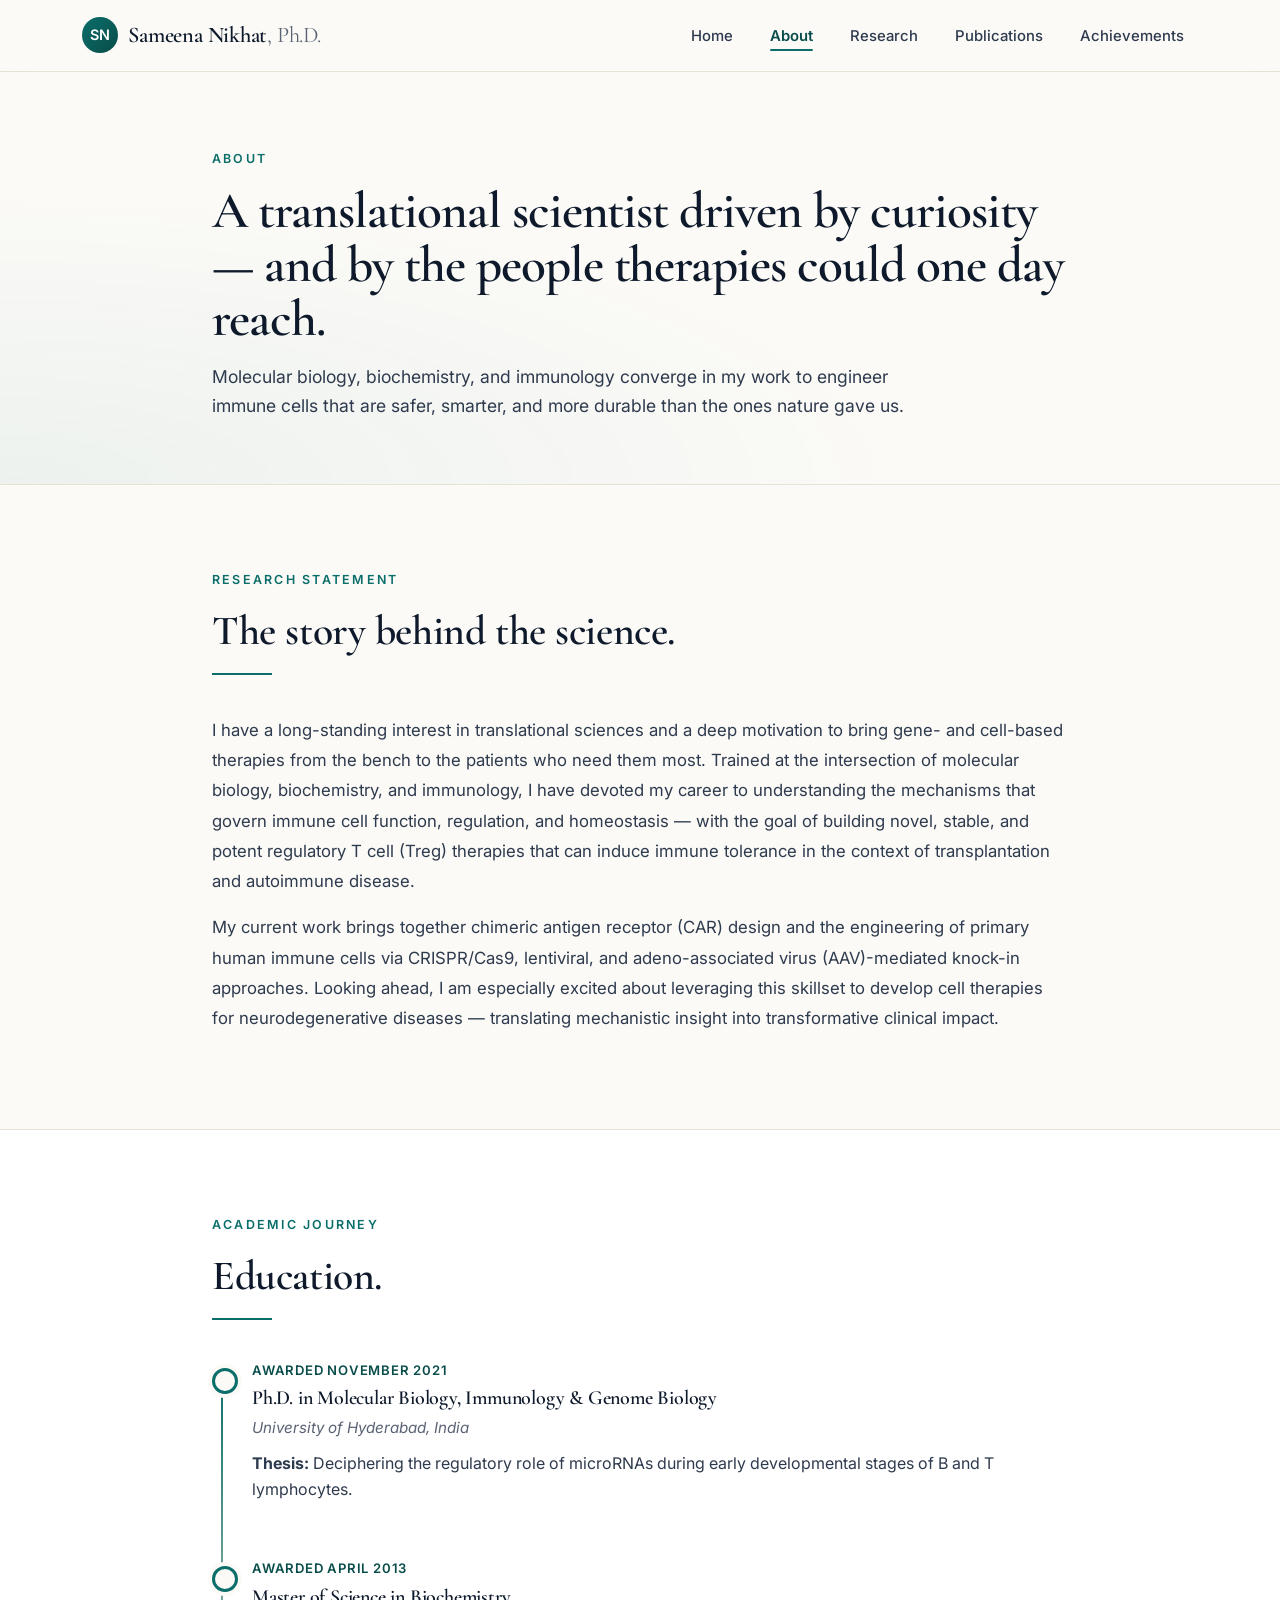
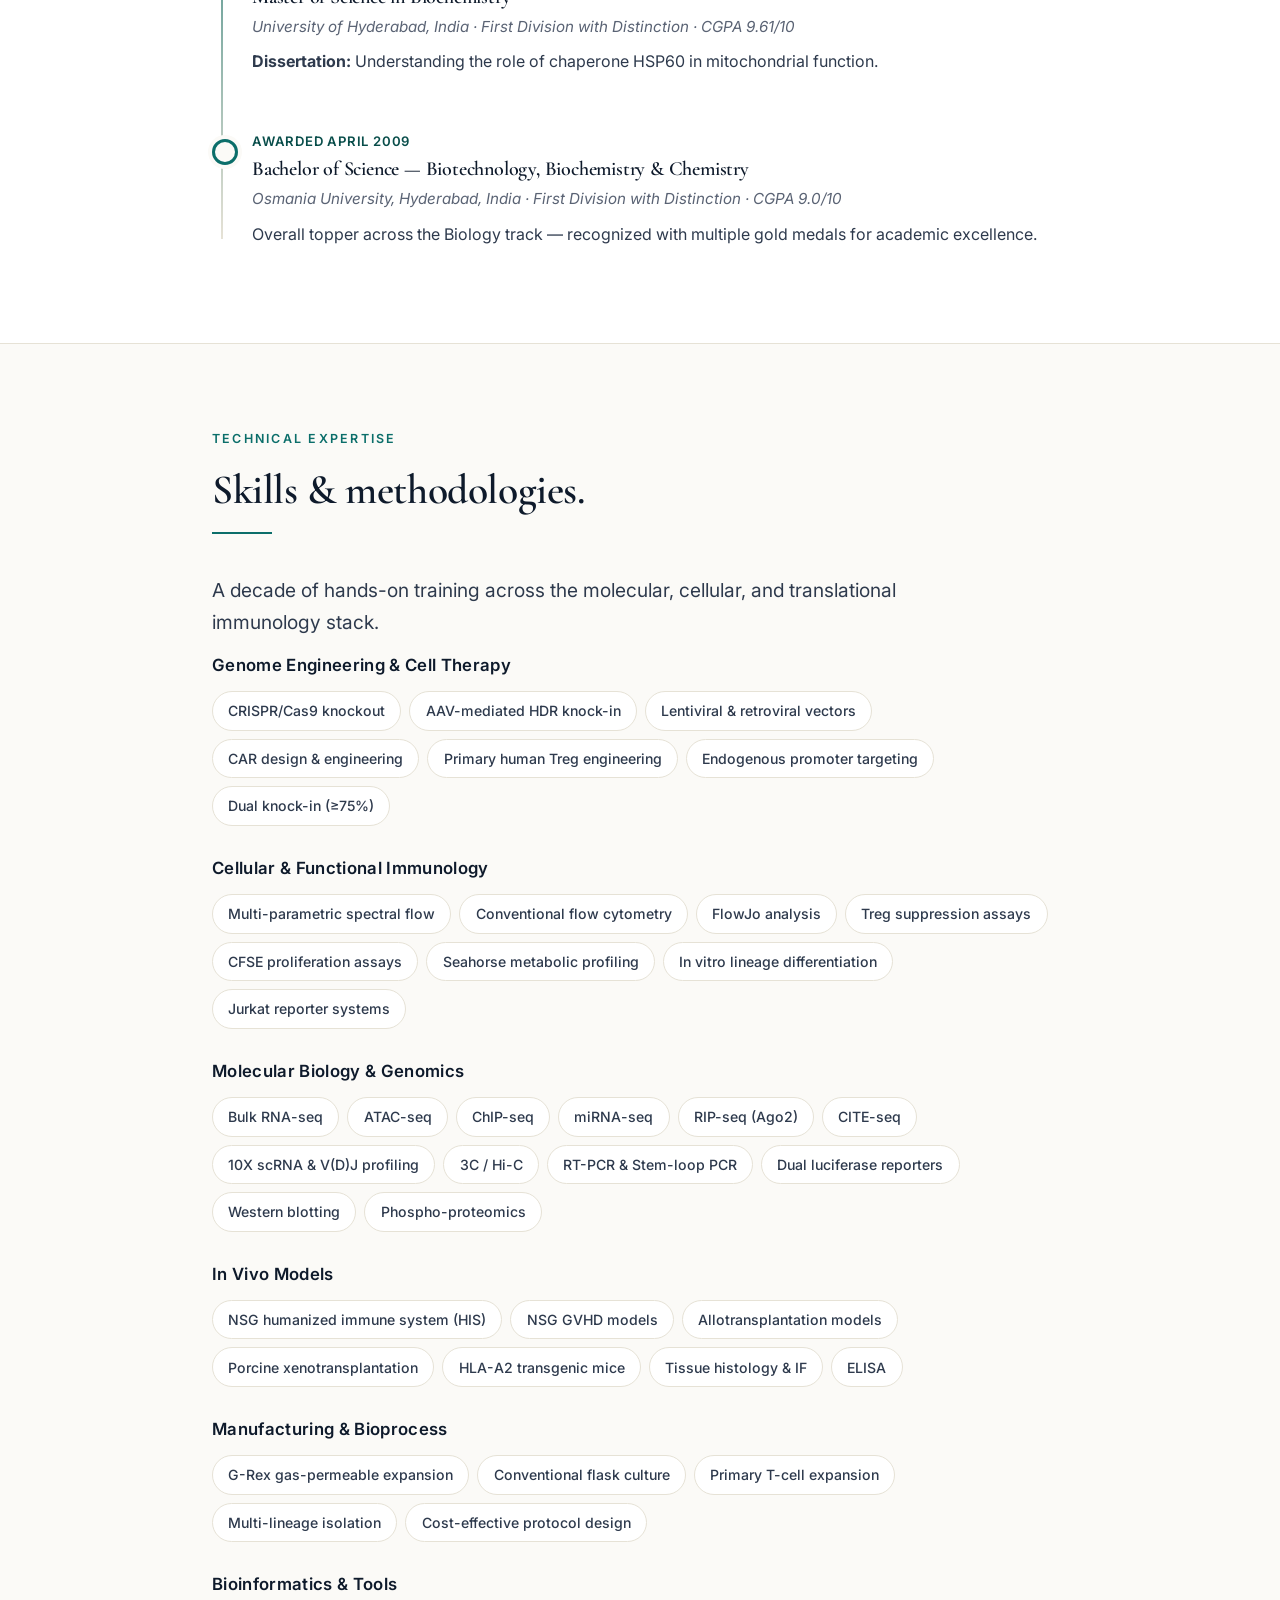
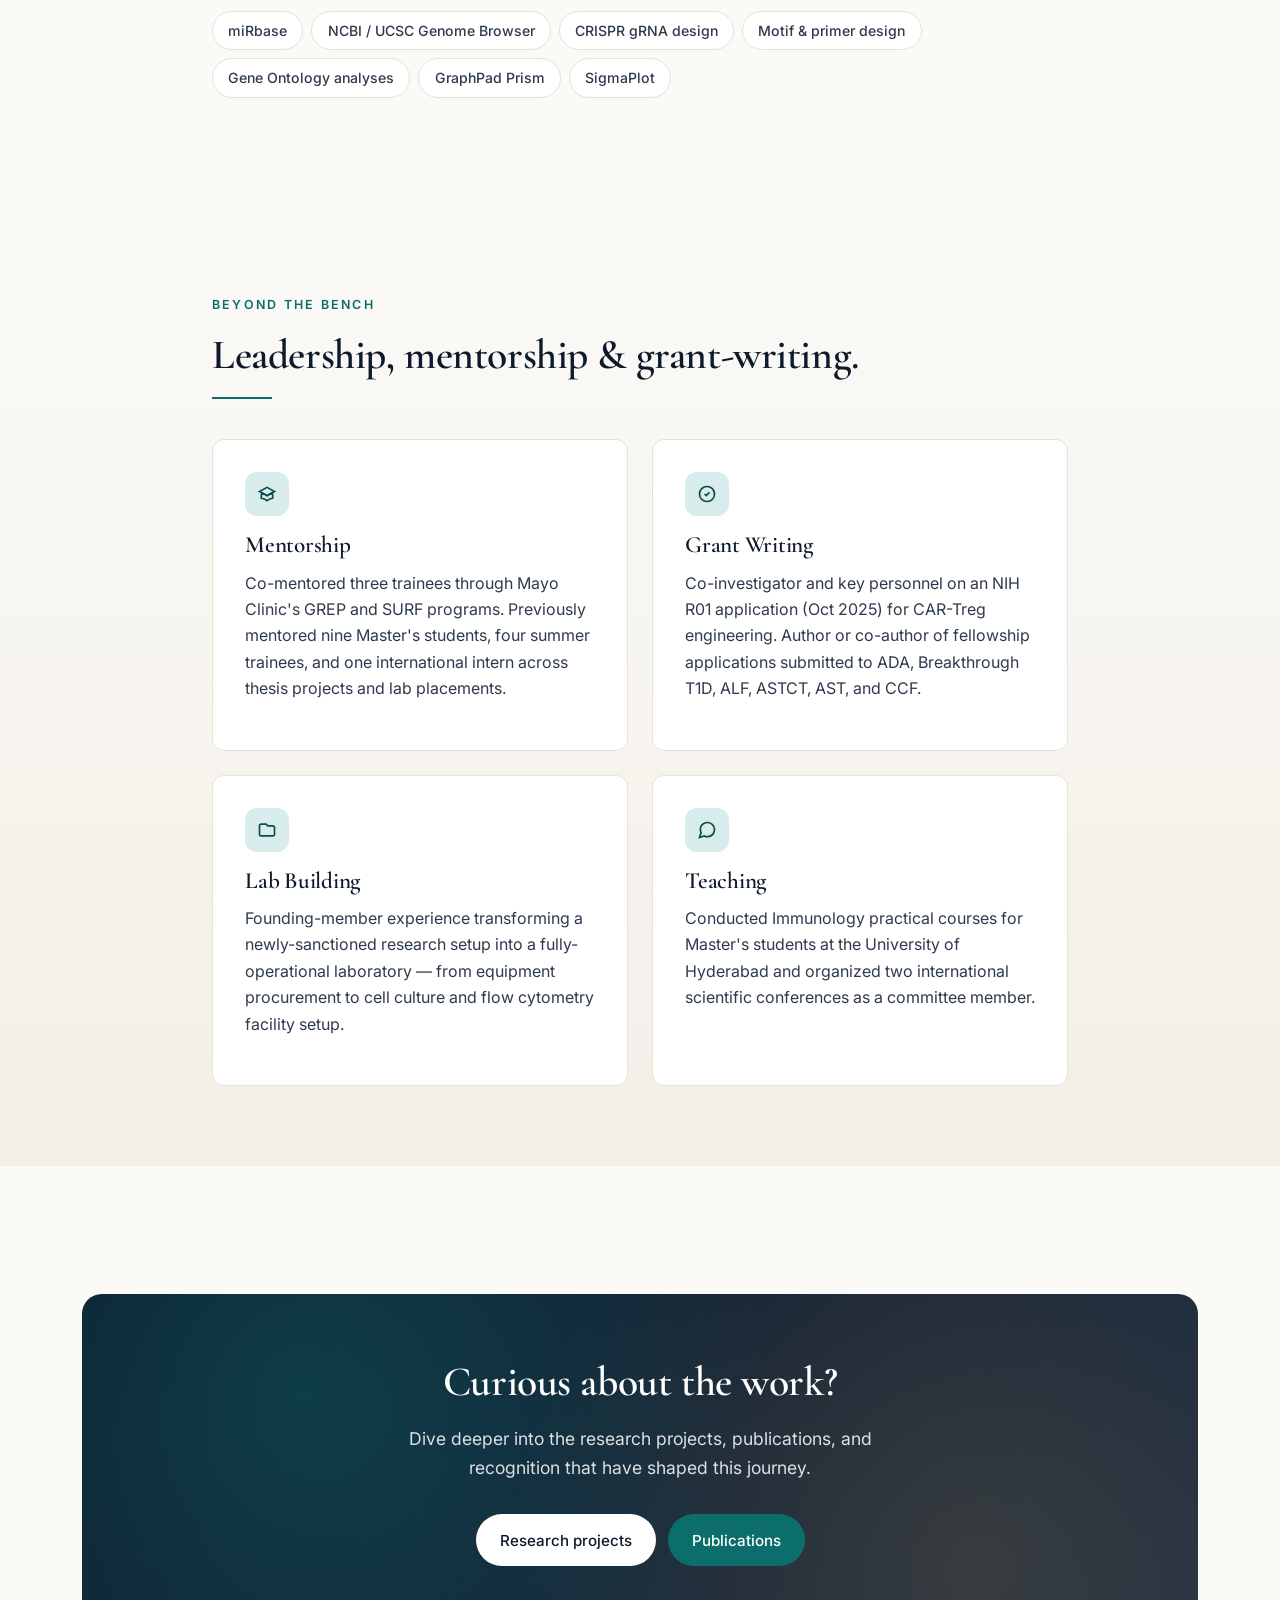
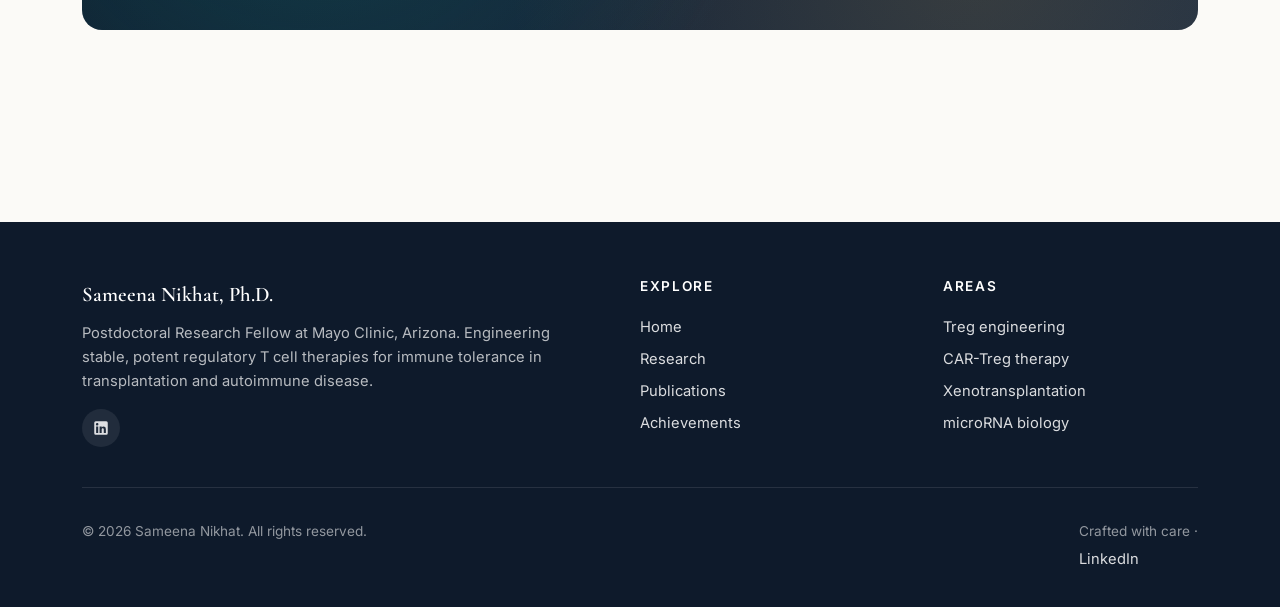
==== about.html @ 71b4f2ca "Initial commit: multi-page professional profile Five-page profile site for Sameena Nikhat, Ph.D. — P" ====
<!DOCTYPE html>
<html lang="en">
<head>
    <meta charset="UTF-8" />
    <meta name="viewport" content="width=device-width, initial-scale=1.0" />
    <title>About — Sameena Nikhat, Ph.D.</title>
    <meta name="description" content="About Sameena Nikhat — molecular immunologist, geneticist, and translational scientist building stable regulatory T cell therapies." />
    <meta name="theme-color" content="#0b6e6a" />

    <link rel="preconnect" href="https://fonts.googleapis.com" />
    <link rel="preconnect" href="https://fonts.gstatic.com" crossorigin />
    <link href="https://fonts.googleapis.com/css2?family=Cormorant+Garamond:wght@500;600;700&family=Inter:wght@400;500;600;700&display=swap" rel="stylesheet" />
    <link rel="stylesheet" href="assets/css/styles.css" />
    <link rel="icon" type="image/svg+xml" href="data:image/svg+xml,%3Csvg xmlns='http://www.w3.org/2000/svg' viewBox='0 0 100 100'%3E%3Crect width='100' height='100' rx='22' fill='%230b6e6a'/%3E%3Ctext x='50' y='66' font-family='Georgia, serif' font-size='52' fill='white' text-anchor='middle' font-weight='600'%3ESN%3C/text%3E%3C/svg%3E" />
</head>
<body>
    <header class="nav" role="banner">
        <div class="nav-inner">
            <a href="index.html" class="brand">
                <span class="brand-mark">SN</span>
                <span>Sameena Nikhat<span style="color: var(--color-muted); font-weight: 400;">, Ph.D.</span></span>
            </a>
            <button class="nav-toggle" aria-label="Toggle navigation menu" aria-expanded="false">
                <svg viewBox="0 0 24 24" fill="none" stroke="currentColor" stroke-width="2" stroke-linecap="round"><line x1="3" y1="6" x2="21" y2="6"/><line x1="3" y1="12" x2="21" y2="12"/><line x1="3" y1="18" x2="21" y2="18"/></svg>
            </button>
            <nav>
                <ul class="nav-links">
                    <li><a href="index.html">Home</a></li>
                    <li><a href="about.html" class="active">About</a></li>
                    <li><a href="research.html">Research</a></li>
                    <li><a href="publications.html">Publications</a></li>
                    <li><a href="achievements.html">Achievements</a></li>
                </ul>
            </nav>
        </div>
    </header>

    <main>
        <section class="page-hero">
            <div class="container-narrow">
                <div class="reveal">
                    <span class="eyebrow">About</span>
                    <h1>A translational scientist driven by curiosity — and by the people therapies could one day reach.</h1>
                    <p>Molecular biology, biochemistry, and immunology converge in my work to engineer immune cells that are safer, smarter, and more durable than the ones nature gave us.</p>
                </div>
            </div>
        </section>

        <section>
            <div class="container-narrow">
                <div class="reveal">
                    <span class="eyebrow">Research Statement</span>
                    <h2 class="section-title">The story behind the science.</h2>
                    <p style="font-size: 1.05rem; line-height: 1.8;">
                        I have a long-standing interest in translational sciences and a deep motivation to bring gene- and cell-based therapies from the bench to the patients who need them most. Trained at the intersection of molecular biology, biochemistry, and immunology, I have devoted my career to understanding the mechanisms that govern immune cell function, regulation, and homeostasis — with the goal of building novel, stable, and potent regulatory T cell (Treg) therapies that can induce immune tolerance in the context of transplantation and autoimmune disease.
                    </p>
                    <p style="font-size: 1.05rem; line-height: 1.8;">
                        My current work brings together chimeric antigen receptor (CAR) design and the engineering of primary human immune cells via CRISPR/Cas9, lentiviral, and adeno-associated virus (AAV)-mediated knock-in approaches. Looking ahead, I am especially excited about leveraging this skillset to develop cell therapies for neurodegenerative diseases — translating mechanistic insight into transformative clinical impact.
                    </p>
                </div>
            </div>
        </section>

        <section class="alt-bg">
            <div class="container-narrow">
                <div class="reveal">
                    <span class="eyebrow">Academic Journey</span>
                    <h2 class="section-title">Education.</h2>
                </div>

                <div class="timeline">
                    <div class="timeline-item reveal">
                        <div class="timeline-period">Awarded November 2021</div>
                        <h3 class="timeline-title">Ph.D. in Molecular Biology, Immunology &amp; Genome Biology</h3>
                        <div class="timeline-place">University of Hyderabad, India</div>
                        <p><strong>Thesis:</strong> Deciphering the regulatory role of microRNAs during early developmental stages of B and T lymphocytes.</p>
                    </div>

                    <div class="timeline-item reveal">
                        <div class="timeline-period">Awarded April 2013</div>
                        <h3 class="timeline-title">Master of Science in Biochemistry</h3>
                        <div class="timeline-place">University of Hyderabad, India · First Division with Distinction · CGPA 9.61/10</div>
                        <p><strong>Dissertation:</strong> Understanding the role of chaperone HSP60 in mitochondrial function.</p>
                    </div>

                    <div class="timeline-item reveal">
                        <div class="timeline-period">Awarded April 2009</div>
                        <h3 class="timeline-title">Bachelor of Science — Biotechnology, Biochemistry &amp; Chemistry</h3>
                        <div class="timeline-place">Osmania University, Hyderabad, India · First Division with Distinction · CGPA 9.0/10</div>
                        <p>Overall topper across the Biology track — recognized with multiple gold medals for academic excellence.</p>
                    </div>
                </div>
            </div>
        </section>

        <section>
            <div class="container-narrow">
                <div class="reveal">
                    <span class="eyebrow">Technical Expertise</span>
                    <h2 class="section-title">Skills &amp; methodologies.</h2>
                    <p class="lead">A decade of hands-on training across the molecular, cellular, and translational immunology stack.</p>
                </div>

                <div class="skill-group reveal">
                    <h4>Genome Engineering &amp; Cell Therapy</h4>
                    <div class="chips">
                        <span class="chip">CRISPR/Cas9 knockout</span>
                        <span class="chip">AAV-mediated HDR knock-in</span>
                        <span class="chip">Lentiviral &amp; retroviral vectors</span>
                        <span class="chip">CAR design &amp; engineering</span>
                        <span class="chip">Primary human Treg engineering</span>
                        <span class="chip">Endogenous promoter targeting</span>
                        <span class="chip">Dual knock-in (≥75%)</span>
                    </div>
                </div>

                <div class="skill-group reveal">
                    <h4>Cellular &amp; Functional Immunology</h4>
                    <div class="chips">
                        <span class="chip">Multi-parametric spectral flow</span>
                        <span class="chip">Conventional flow cytometry</span>
                        <span class="chip">FlowJo analysis</span>
                        <span class="chip">Treg suppression assays</span>
                        <span class="chip">CFSE proliferation assays</span>
                        <span class="chip">Seahorse metabolic profiling</span>
                        <span class="chip">In vitro lineage differentiation</span>
                        <span class="chip">Jurkat reporter systems</span>
                    </div>
                </div>

                <div class="skill-group reveal">
                    <h4>Molecular Biology &amp; Genomics</h4>
                    <div class="chips">
                        <span class="chip">Bulk RNA-seq</span>
                        <span class="chip">ATAC-seq</span>
                        <span class="chip">ChIP-seq</span>
                        <span class="chip">miRNA-seq</span>
                        <span class="chip">RIP-seq (Ago2)</span>
                        <span class="chip">CITE-seq</span>
                        <span class="chip">10X scRNA &amp; V(D)J profiling</span>
                        <span class="chip">3C / Hi-C</span>
                        <span class="chip">RT-PCR &amp; Stem-loop PCR</span>
                        <span class="chip">Dual luciferase reporters</span>
                        <span class="chip">Western blotting</span>
                        <span class="chip">Phospho-proteomics</span>
                    </div>
                </div>

                <div class="skill-group reveal">
                    <h4>In Vivo Models</h4>
                    <div class="chips">
                        <span class="chip">NSG humanized immune system (HIS)</span>
                        <span class="chip">NSG GVHD models</span>
                        <span class="chip">Allotransplantation models</span>
                        <span class="chip">Porcine xenotransplantation</span>
                        <span class="chip">HLA-A2 transgenic mice</span>
                        <span class="chip">Tissue histology &amp; IF</span>
                        <span class="chip">ELISA</span>
                    </div>
                </div>

                <div class="skill-group reveal">
                    <h4>Manufacturing &amp; Bioprocess</h4>
                    <div class="chips">
                        <span class="chip">G-Rex gas-permeable expansion</span>
                        <span class="chip">Conventional flask culture</span>
                        <span class="chip">Primary T-cell expansion</span>
                        <span class="chip">Multi-lineage isolation</span>
                        <span class="chip">Cost-effective protocol design</span>
                    </div>
                </div>

                <div class="skill-group reveal">
                    <h4>Bioinformatics &amp; Tools</h4>
                    <div class="chips">
                        <span class="chip">miRbase</span>
                        <span class="chip">NCBI / UCSC Genome Browser</span>
                        <span class="chip">CRISPR gRNA design</span>
                        <span class="chip">Motif &amp; primer design</span>
                        <span class="chip">Gene Ontology analyses</span>
                        <span class="chip">GraphPad Prism</span>
                        <span class="chip">SigmaPlot</span>
                    </div>
                </div>
            </div>
        </section>

        <section class="tint-bg">
            <div class="container-narrow">
                <div class="reveal">
                    <span class="eyebrow">Beyond the Bench</span>
                    <h2 class="section-title">Leadership, mentorship &amp; grant-writing.</h2>
                </div>

                <div class="card-grid">
                    <div class="card reveal">
                        <div class="card-icon">
                            <svg width="20" height="20" viewBox="0 0 24 24" fill="none" stroke="currentColor" stroke-width="2"><path d="M12 14l9-5-9-5-9 5 9 5z"/><path d="M12 14l6.16-3.422a12.083 12.083 0 0 1 .665 6.479A11.952 11.952 0 0 0 12 20.055a11.952 11.952 0 0 0-6.824-2.998 12.078 12.078 0 0 1 .665-6.479L12 14z"/></svg>
                        </div>
                        <h3>Mentorship</h3>
                        <p>Co-mentored three trainees through Mayo Clinic's GREP and SURF programs. Previously mentored nine Master's students, four summer trainees, and one international intern across thesis projects and lab placements.</p>
                    </div>
                    <div class="card reveal">
                        <div class="card-icon">
                            <svg width="20" height="20" viewBox="0 0 24 24" fill="none" stroke="currentColor" stroke-width="2"><path d="M9 12l2 2 4-4m6 2a9 9 0 1 1-18 0 9 9 0 0 1 18 0z"/></svg>
                        </div>
                        <h3>Grant Writing</h3>
                        <p>Co-investigator and key personnel on an NIH R01 application (Oct 2025) for CAR-Treg engineering. Author or co-author of fellowship applications submitted to ADA, Breakthrough T1D, ALF, ASTCT, AST, and CCF.</p>
                    </div>
                    <div class="card reveal">
                        <div class="card-icon">
                            <svg width="20" height="20" viewBox="0 0 24 24" fill="none" stroke="currentColor" stroke-width="2"><path d="M3 7v10a2 2 0 0 0 2 2h14a2 2 0 0 0 2-2V9a2 2 0 0 0-2-2h-6l-2-2H5a2 2 0 0 0-2 2z"/></svg>
                        </div>
                        <h3>Lab Building</h3>
                        <p>Founding-member experience transforming a newly-sanctioned research setup into a fully-operational laboratory — from equipment procurement to cell culture and flow cytometry facility setup.</p>
                    </div>
                    <div class="card reveal">
                        <div class="card-icon">
                            <svg width="20" height="20" viewBox="0 0 24 24" fill="none" stroke="currentColor" stroke-width="2"><path d="M21 11.5a8.38 8.38 0 0 1-.9 3.8 8.5 8.5 0 0 1-7.6 4.7 8.38 8.38 0 0 1-3.8-.9L3 21l1.9-5.7a8.38 8.38 0 0 1-.9-3.8 8.5 8.5 0 0 1 4.7-7.6 8.38 8.38 0 0 1 3.8-.9h.5a8.48 8.48 0 0 1 8 8v.5z"/></svg>
                        </div>
                        <h3>Teaching</h3>
                        <p>Conducted Immunology practical courses for Master's students at the University of Hyderabad and organized two international scientific conferences as a committee member.</p>
                    </div>
                </div>
            </div>
        </section>

        <section>
            <div class="container">
                <div class="cta reveal">
                    <h2>Curious about the work?</h2>
                    <p>Dive deeper into the research projects, publications, and recognition that have shaped this journey.</p>
                    <div style="display: flex; gap: 0.75rem; justify-content: center; flex-wrap: wrap; position: relative;">
                        <a href="research.html" class="btn btn-primary">Research projects</a>
                        <a href="publications.html" class="btn btn-primary" style="background: var(--color-accent); color: #fff;">Publications</a>
                    </div>
                </div>
            </div>
        </section>
    </main>

    <footer role="contentinfo">
        <div class="container">
            <div class="footer-grid">
                <div>
                    <p class="footer-brand">Sameena Nikhat, Ph.D.</p>
                    <p>Postdoctoral Research Fellow at Mayo Clinic, Arizona. Engineering stable, potent regulatory T cell therapies for immune tolerance in transplantation and autoimmune disease.</p>
                    <div class="social-row">
                        <a href="https://www.linkedin.com/in/sameena-nikhat-0a980424a/" target="_blank" rel="noopener noreferrer" aria-label="LinkedIn">
                            <svg viewBox="0 0 24 24" fill="currentColor"><path d="M19 3a2 2 0 0 1 2 2v14a2 2 0 0 1-2 2H5a2 2 0 0 1-2-2V5a2 2 0 0 1 2-2h14m-.5 15.5v-5.3a3.26 3.26 0 0 0-3.26-3.26c-.85 0-1.84.52-2.32 1.3v-1.11h-2.79v8.37h2.79v-4.93c0-.77.62-1.4 1.39-1.4a1.4 1.4 0 0 1 1.4 1.4v4.93h2.79M6.88 8.56a1.68 1.68 0 0 0 1.68-1.68c0-.93-.75-1.69-1.68-1.69a1.69 1.69 0 0 0-1.69 1.69c0 .93.76 1.68 1.69 1.68m1.39 9.94v-8.37H5.5v8.37h2.77z"/></svg>
                        </a>
                    </div>
                </div>
                <div>
                    <h4>Explore</h4>
                    <a href="index.html">Home</a>
                    <a href="research.html">Research</a>
                    <a href="publications.html">Publications</a>
                    <a href="achievements.html">Achievements</a>
                </div>
                <div>
                    <h4>Areas</h4>
                    <a href="research.html#postdoctoral">Treg engineering</a>
                    <a href="research.html#postdoctoral">CAR-Treg therapy</a>
                    <a href="research.html#postdoctoral">Xenotransplantation</a>
                    <a href="research.html#predoctoral">microRNA biology</a>
                </div>
            </div>
            <div class="footer-bottom">
                <span>&copy; <span data-year>2026</span> Sameena Nikhat. All rights reserved.</span>
                <span>Crafted with care · <a href="https://www.linkedin.com/in/sameena-nikhat-0a980424a/" target="_blank" rel="noopener noreferrer">LinkedIn</a></span>
            </div>
        </div>
    </footer>

    <script src="assets/js/main.js"></script>
</body>
</html>
---- assets/css/styles.css ----
/* =============================================================
   Sameena Nikhat — Professional Profile
   Design system: warm-modern scientific
   ============================================================= */

:root {
    --color-bg: #fbfaf7;
    --color-bg-elevated: #ffffff;
    --color-bg-tint: #f3efe7;
    --color-ink: #0e1a2b;
    --color-ink-soft: #2e3a4d;
    --color-muted: #5a6374;
    --color-rule: #e6e2d6;
    --color-accent: #0b6e6a;
    --color-accent-soft: #d8eceb;
    --color-accent-deep: #084d4a;
    --color-gold: #b08a3e;

    --font-display: "Cormorant Garamond", "Playfair Display", Georgia, serif;
    --font-body: "Inter", -apple-system, BlinkMacSystemFont, "Segoe UI", Roboto, sans-serif;
    --font-mono: "JetBrains Mono", ui-monospace, "SF Mono", monospace;

    --shadow-sm: 0 1px 2px rgba(14, 26, 43, 0.04), 0 1px 3px rgba(14, 26, 43, 0.06);
    --shadow-md: 0 4px 14px rgba(14, 26, 43, 0.06), 0 2px 6px rgba(14, 26, 43, 0.04);
    --shadow-lg: 0 12px 36px rgba(14, 26, 43, 0.08), 0 4px 12px rgba(14, 26, 43, 0.05);

    --radius-sm: 6px;
    --radius-md: 12px;
    --radius-lg: 20px;

    --max-width: 1180px;
    --transition: 220ms cubic-bezier(0.4, 0, 0.2, 1);
}

* {
    box-sizing: border-box;
    margin: 0;
    padding: 0;
}

html {
    scroll-behavior: smooth;
    font-size: 16px;
}

body {
    background-color: var(--color-bg);
    color: var(--color-ink);
    font-family: var(--font-body);
    font-weight: 400;
    line-height: 1.65;
    -webkit-font-smoothing: antialiased;
    -moz-osx-font-smoothing: grayscale;
    text-rendering: optimizeLegibility;
    overflow-x: hidden;
}

a {
    color: var(--color-accent);
    text-decoration: none;
    transition: color var(--transition);
}

a:hover {
    color: var(--color-accent-deep);
}

img {
    max-width: 100%;
    display: block;
}

/* =========== Layout =========== */
.container {
    max-width: var(--max-width);
    margin: 0 auto;
    padding: 0 2rem;
}

.container-narrow {
    max-width: 920px;
    margin: 0 auto;
    padding: 0 2rem;
}

section {
    padding: 5rem 0;
}

/* =========== Typography =========== */
h1, h2, h3, h4 {
    font-family: var(--font-display);
    font-weight: 600;
    color: var(--color-ink);
    letter-spacing: -0.01em;
    line-height: 1.2;
}

h1 {
    font-size: clamp(2.4rem, 5vw, 4rem);
    line-height: 1.05;
    letter-spacing: -0.02em;
}

h2 {
    font-size: clamp(1.85rem, 3.5vw, 2.6rem);
    margin-bottom: 1.25rem;
}

h3 {
    font-size: 1.45rem;
    margin-bottom: 0.6rem;
    font-weight: 600;
}

h4 {
    font-size: 1.15rem;
    font-family: var(--font-body);
    font-weight: 600;
    letter-spacing: 0.02em;
    color: var(--color-ink-soft);
}

p {
    margin-bottom: 1rem;
    color: var(--color-ink-soft);
}

.eyebrow {
    font-family: var(--font-body);
    font-size: 0.78rem;
    font-weight: 600;
    letter-spacing: 0.18em;
    text-transform: uppercase;
    color: var(--color-accent);
    margin-bottom: 1rem;
    display: inline-block;
}

.section-title {
    margin-bottom: 2.5rem;
    position: relative;
}

.section-title::after {
    content: "";
    display: block;
    width: 60px;
    height: 2px;
    background: var(--color-accent);
    margin-top: 1rem;
}

.lead {
    font-size: 1.2rem;
    color: var(--color-ink-soft);
    line-height: 1.7;
    max-width: 65ch;
}

/* =========== Navigation =========== */
.nav {
    position: sticky;
    top: 0;
    z-index: 100;
    background: rgba(251, 250, 247, 0.85);
    backdrop-filter: saturate(180%) blur(14px);
    -webkit-backdrop-filter: saturate(180%) blur(14px);
    border-bottom: 1px solid var(--color-rule);
    transition: box-shadow var(--transition);
}

.nav.scrolled {
    box-shadow: var(--shadow-sm);
}

.nav-inner {
    max-width: var(--max-width);
    margin: 0 auto;
    padding: 1.05rem 2rem;
    display: flex;
    align-items: center;
    justify-content: space-between;
    gap: 1.5rem;
}

.brand {
    font-family: var(--font-display);
    font-size: 1.4rem;
    font-weight: 600;
    color: var(--color-ink);
    display: flex;
    align-items: center;
    gap: 0.65rem;
    letter-spacing: -0.01em;
}

.brand-mark {
    display: inline-flex;
    width: 36px;
    height: 36px;
    border-radius: 50%;
    background: linear-gradient(135deg, var(--color-accent) 0%, var(--color-accent-deep) 100%);
    color: #fff;
    align-items: center;
    justify-content: center;
    font-family: var(--font-body);
    font-weight: 600;
    font-size: 0.9rem;
    letter-spacing: 0.02em;
}

.nav-links {
    display: flex;
    align-items: center;
    gap: 0.5rem;
    list-style: none;
}

.nav-links a {
    color: var(--color-ink-soft);
    font-size: 0.93rem;
    font-weight: 500;
    padding: 0.5rem 0.9rem;
    border-radius: var(--radius-sm);
    position: relative;
    transition: color var(--transition), background var(--transition);
}

.nav-links a:hover {
    color: var(--color-accent-deep);
    background: var(--color-accent-soft);
}

.nav-links a.active {
    color: var(--color-accent-deep);
    font-weight: 600;
}

.nav-links a.active::after {
    content: "";
    position: absolute;
    left: 0.9rem;
    right: 0.9rem;
    bottom: 0.1rem;
    height: 2px;
    background: var(--color-accent);
    border-radius: 2px;
}

.nav-toggle {
    display: none;
    background: transparent;
    border: 0;
    cursor: pointer;
    padding: 0.5rem;
    color: var(--color-ink);
}

.nav-toggle svg {
    width: 24px;
    height: 24px;
}

/* =========== Hero =========== */
.hero {
    padding: 6rem 0 5rem;
    background:
        radial-gradient(ellipse at 20% 0%, rgba(11, 110, 106, 0.08) 0%, transparent 55%),
        radial-gradient(ellipse at 90% 10%, rgba(176, 138, 62, 0.07) 0%, transparent 50%),
        var(--color-bg);
    position: relative;
    overflow: hidden;
}

.hero::before {
    content: "";
    position: absolute;
    inset: 0;
    background-image:
        radial-gradient(circle at 1px 1px, rgba(14, 26, 43, 0.045) 1px, transparent 0);
    background-size: 28px 28px;
    pointer-events: none;
    mask-image: linear-gradient(to bottom, rgba(0, 0, 0, 0.75), transparent 90%);
    -webkit-mask-image: linear-gradient(to bottom, rgba(0, 0, 0, 0.75), transparent 90%);
}

.hero-inner {
    max-width: var(--max-width);
    margin: 0 auto;
    padding: 0 2rem;
    display: grid;
    grid-template-columns: 1.4fr 1fr;
    gap: 4rem;
    align-items: center;
    position: relative;
    z-index: 1;
}

.hero h1 {
    margin-bottom: 1.25rem;
}

.hero h1 .accent {
    color: var(--color-accent);
    font-style: italic;
}

.hero-subtitle {
    font-size: 1.18rem;
    color: var(--color-ink-soft);
    margin-bottom: 1.75rem;
    line-height: 1.6;
    max-width: 50ch;
}

.hero-tagline {
    display: inline-flex;
    align-items: center;
    gap: 0.5rem;
    background: var(--color-accent-soft);
    color: var(--color-accent-deep);
    padding: 0.4rem 0.9rem;
    border-radius: 99px;
    font-size: 0.83rem;
    font-weight: 500;
    margin-bottom: 1.5rem;
}

.hero-tagline .dot {
    width: 6px;
    height: 6px;
    border-radius: 50%;
    background: var(--color-accent);
    animation: pulse 2.4s ease-in-out infinite;
}

@keyframes pulse {
    0%, 100% { opacity: 1; transform: scale(1); }
    50% { opacity: 0.55; transform: scale(1.35); }
}

.hero-actions {
    display: flex;
    gap: 0.85rem;
    flex-wrap: wrap;
    margin-top: 0.5rem;
}

.btn {
    display: inline-flex;
    align-items: center;
    gap: 0.5rem;
    padding: 0.85rem 1.5rem;
    border-radius: 99px;
    font-weight: 500;
    font-size: 0.95rem;
    cursor: pointer;
    border: none;
    transition: transform var(--transition), box-shadow var(--transition), background var(--transition);
}

.btn-primary {
    background: var(--color-ink);
    color: #fff;
}

.btn-primary:hover {
    background: var(--color-accent-deep);
    color: #fff;
    transform: translateY(-2px);
    box-shadow: var(--shadow-md);
}

.btn-ghost {
    background: transparent;
    color: var(--color-ink);
    border: 1.5px solid var(--color-rule);
}

.btn-ghost:hover {
    border-color: var(--color-ink);
    color: var(--color-ink);
    transform: translateY(-2px);
}

.btn svg {
    width: 16px;
    height: 16px;
}

/* Avatar / Portrait card */
.hero-card {
    position: relative;
    aspect-ratio: 4 / 5;
    border-radius: var(--radius-lg);
    background: linear-gradient(160deg, var(--color-accent) 0%, var(--color-accent-deep) 60%, #042624 100%);
    box-shadow: var(--shadow-lg);
    overflow: hidden;
    color: #fff;
    padding: 2.5rem;
    display: flex;
    flex-direction: column;
    justify-content: space-between;
}

.hero-card::before {
    content: "";
    position: absolute;
    inset: 0;
    background:
        radial-gradient(circle at 80% 20%, rgba(255,255,255,0.12), transparent 40%),
        radial-gradient(circle at 10% 90%, rgba(176, 138, 62, 0.18), transparent 50%);
    pointer-events: none;
}

.hero-card-top {
    display: flex;
    justify-content: space-between;
    align-items: flex-start;
    font-size: 0.78rem;
    letter-spacing: 0.18em;
    text-transform: uppercase;
    opacity: 0.85;
}

.hero-card-monogram {
    font-family: var(--font-display);
    font-size: 7.5rem;
    line-height: 0.9;
    font-weight: 500;
    letter-spacing: -0.04em;
    z-index: 1;
}

.hero-card-bottom {
    border-top: 1px solid rgba(255, 255, 255, 0.18);
    padding-top: 1.25rem;
    display: flex;
    justify-content: space-between;
    font-size: 0.82rem;
    letter-spacing: 0.05em;
    z-index: 1;
}

.hero-card-bottom strong {
    display: block;
    font-weight: 500;
    margin-bottom: 0.15rem;
    opacity: 0.7;
    font-size: 0.7rem;
    letter-spacing: 0.18em;
    text-transform: uppercase;
}

/* =========== Stats Strip =========== */
.stats {
    background: var(--color-bg-elevated);
    border-top: 1px solid var(--color-rule);
    border-bottom: 1px solid var(--color-rule);
    padding: 3rem 0;
}

.stats-grid {
    display: grid;
    grid-template-columns: repeat(4, 1fr);
    gap: 2rem;
    text-align: center;
}

.stat-num {
    font-family: var(--font-display);
    font-size: 2.6rem;
    font-weight: 600;
    color: var(--color-ink);
    line-height: 1;
    margin-bottom: 0.4rem;
}

.stat-num .plus {
    color: var(--color-accent);
}

.stat-label {
    font-size: 0.82rem;
    text-transform: uppercase;
    letter-spacing: 0.14em;
    color: var(--color-muted);
    font-weight: 500;
}

/* =========== Cards =========== */
.card {
    background: var(--color-bg-elevated);
    border-radius: var(--radius-md);
    padding: 2rem;
    border: 1px solid var(--color-rule);
    transition: transform var(--transition), box-shadow var(--transition), border-color var(--transition);
}

.card:hover {
    transform: translateY(-4px);
    box-shadow: var(--shadow-lg);
    border-color: transparent;
}

.card-grid {
    display: grid;
    grid-template-columns: repeat(auto-fit, minmax(280px, 1fr));
    gap: 1.5rem;
}

.card-icon {
    display: inline-flex;
    width: 44px;
    height: 44px;
    border-radius: 12px;
    background: var(--color-accent-soft);
    color: var(--color-accent-deep);
    align-items: center;
    justify-content: center;
    margin-bottom: 1rem;
    font-size: 1.2rem;
}

/* =========== Focus areas (home page) =========== */
.focus-list {
    display: grid;
    grid-template-columns: repeat(auto-fit, minmax(260px, 1fr));
    gap: 1.5rem;
    margin-top: 2.5rem;
}

.focus-item {
    padding: 1.75rem;
    background: var(--color-bg-elevated);
    border-radius: var(--radius-md);
    border: 1px solid var(--color-rule);
    border-left: 3px solid var(--color-accent);
    transition: all var(--transition);
}

.focus-item:hover {
    border-left-width: 6px;
    transform: translateX(2px);
    box-shadow: var(--shadow-md);
}

.focus-item h3 {
    font-family: var(--font-body);
    font-weight: 600;
    font-size: 1.05rem;
    margin-bottom: 0.5rem;
    color: var(--color-ink);
}

.focus-item p {
    font-size: 0.93rem;
    margin: 0;
    color: var(--color-ink-soft);
}

/* =========== Timeline =========== */
.timeline {
    position: relative;
    padding-left: 2.5rem;
}

.timeline::before {
    content: "";
    position: absolute;
    left: 9px;
    top: 8px;
    bottom: 8px;
    width: 2px;
    background: linear-gradient(to bottom, var(--color-accent) 0%, var(--color-rule) 100%);
}

.timeline-item {
    position: relative;
    padding-bottom: 2.5rem;
}

.timeline-item:last-child {
    padding-bottom: 0;
}

.timeline-item::before {
    content: "";
    position: absolute;
    left: -2.5rem;
    top: 0.5rem;
    width: 20px;
    height: 20px;
    border-radius: 50%;
    background: var(--color-bg);
    border: 3px solid var(--color-accent);
    box-shadow: 0 0 0 4px var(--color-bg);
}

.timeline-period {
    font-size: 0.82rem;
    color: var(--color-accent-deep);
    font-weight: 600;
    letter-spacing: 0.06em;
    text-transform: uppercase;
    margin-bottom: 0.3rem;
}

.timeline-title {
    font-size: 1.25rem;
    margin-bottom: 0.3rem;
    color: var(--color-ink);
    font-family: var(--font-display);
}

.timeline-place {
    font-size: 0.95rem;
    color: var(--color-muted);
    margin-bottom: 0.6rem;
    font-style: italic;
}

/* =========== Research project styling =========== */
.project {
    background: var(--color-bg-elevated);
    border-radius: var(--radius-md);
    padding: 2.5rem;
    margin-bottom: 2rem;
    border: 1px solid var(--color-rule);
    box-shadow: var(--shadow-sm);
    transition: box-shadow var(--transition);
}

.project:hover {
    box-shadow: var(--shadow-md);
}

.project-header {
    display: flex;
    justify-content: space-between;
    align-items: flex-start;
    gap: 1.5rem;
    margin-bottom: 1.25rem;
    flex-wrap: wrap;
}

.project-meta {
    display: flex;
    flex-direction: column;
    gap: 0.4rem;
}

.project-label {
    font-size: 0.74rem;
    text-transform: uppercase;
    letter-spacing: 0.18em;
    color: var(--color-accent);
    font-weight: 600;
}

.project-title {
    font-family: var(--font-display);
    font-size: 1.55rem;
    font-weight: 600;
    color: var(--color-ink);
    line-height: 1.3;
    max-width: 70ch;
}

.project-tag {
    display: inline-flex;
    padding: 0.3rem 0.85rem;
    background: var(--color-accent-soft);
    color: var(--color-accent-deep);
    border-radius: 99px;
    font-size: 0.78rem;
    font-weight: 600;
    white-space: nowrap;
    height: fit-content;
}

.project-section {
    margin-top: 1.25rem;
}

.project-section h4 {
    font-size: 0.85rem;
    text-transform: uppercase;
    letter-spacing: 0.12em;
    color: var(--color-muted);
    margin-bottom: 0.6rem;
    font-family: var(--font-body);
    font-weight: 600;
}

.project-section p {
    font-size: 0.97rem;
    color: var(--color-ink-soft);
    line-height: 1.7;
    margin: 0;
}

.project-outcomes ul {
    list-style: none;
    padding: 0;
}

.project-outcomes li {
    position: relative;
    padding-left: 1.5rem;
    margin-bottom: 0.6rem;
    font-size: 0.95rem;
    color: var(--color-ink-soft);
    line-height: 1.65;
}

.project-outcomes li::before {
    content: "›";
    position: absolute;
    left: 0;
    top: -2px;
    color: var(--color-accent);
    font-weight: 600;
    font-size: 1.2rem;
}

/* =========== Publications =========== */
.pub-list {
    list-style: none;
    padding: 0;
}

.pub-item {
    padding: 1.5rem 0;
    border-bottom: 1px solid var(--color-rule);
}

.pub-item:last-child {
    border-bottom: none;
}

.pub-authors {
    font-size: 0.95rem;
    color: var(--color-ink-soft);
    margin-bottom: 0.5rem;
    line-height: 1.6;
}

.pub-authors .self {
    color: var(--color-ink);
    font-weight: 600;
    background: linear-gradient(transparent 65%, var(--color-accent-soft) 65%);
}

.pub-title {
    font-family: var(--font-display);
    font-size: 1.18rem;
    font-weight: 600;
    color: var(--color-ink);
    margin-bottom: 0.5rem;
    line-height: 1.35;
}

.pub-meta {
    display: flex;
    flex-wrap: wrap;
    gap: 0.6rem;
    align-items: center;
    font-size: 0.85rem;
    color: var(--color-muted);
}

.pub-journal {
    font-style: italic;
    color: var(--color-accent-deep);
    font-weight: 500;
}

.pub-badge {
    display: inline-flex;
    padding: 0.2rem 0.7rem;
    border-radius: 99px;
    font-size: 0.72rem;
    font-weight: 600;
    text-transform: uppercase;
    letter-spacing: 0.08em;
}

.pub-badge.published {
    background: var(--color-accent-soft);
    color: var(--color-accent-deep);
}

.pub-badge.submitted {
    background: #fff4d9;
    color: #8b6914;
}

.pub-badge.preparation {
    background: #f0f0f0;
    color: var(--color-muted);
}

/* =========== Skill chips =========== */
.skill-group {
    margin-bottom: 2rem;
}

.skill-group h4 {
    margin-bottom: 1rem;
    color: var(--color-ink);
    font-size: 1.05rem;
}

.chips {
    display: flex;
    flex-wrap: wrap;
    gap: 0.5rem;
}

.chip {
    display: inline-flex;
    padding: 0.45rem 0.95rem;
    background: var(--color-bg-elevated);
    border: 1px solid var(--color-rule);
    border-radius: 99px;
    font-size: 0.88rem;
    color: var(--color-ink-soft);
    transition: all var(--transition);
    font-weight: 500;
}

.chip:hover {
    border-color: var(--color-accent);
    color: var(--color-accent-deep);
    background: var(--color-accent-soft);
    transform: translateY(-1px);
}

/* =========== Awards =========== */
.award-grid {
    display: grid;
    grid-template-columns: repeat(auto-fit, minmax(280px, 1fr));
    gap: 1rem;
}

.award {
    display: flex;
    gap: 1rem;
    padding: 1.25rem;
    background: var(--color-bg-elevated);
    border-radius: var(--radius-md);
    border: 1px solid var(--color-rule);
    transition: transform var(--transition), border-color var(--transition);
}

.award:hover {
    transform: translateY(-2px);
    border-color: var(--color-gold);
}

.award-icon {
    flex-shrink: 0;
    width: 36px;
    height: 36px;
    border-radius: 50%;
    background: linear-gradient(135deg, #f3d68b, var(--color-gold));
    color: #fff;
    display: flex;
    align-items: center;
    justify-content: center;
    font-size: 0.95rem;
}

.award-year {
    font-size: 0.78rem;
    color: var(--color-accent-deep);
    font-weight: 600;
    letter-spacing: 0.08em;
    margin-bottom: 0.2rem;
}

.award-title {
    font-size: 0.95rem;
    color: var(--color-ink);
    line-height: 1.45;
    font-weight: 500;
}

.award-issuer {
    font-size: 0.85rem;
    color: var(--color-muted);
    margin-top: 0.25rem;
}

/* =========== Section dividers =========== */
.alt-bg {
    background: var(--color-bg-elevated);
    border-top: 1px solid var(--color-rule);
    border-bottom: 1px solid var(--color-rule);
}

.tint-bg {
    background: linear-gradient(180deg, var(--color-bg) 0%, var(--color-bg-tint) 100%);
}

/* =========== Page hero (subpages) =========== */
.page-hero {
    padding: 4.5rem 0 3rem;
    background:
        radial-gradient(ellipse at 0% 100%, rgba(11, 110, 106, 0.06) 0%, transparent 50%),
        var(--color-bg);
    border-bottom: 1px solid var(--color-rule);
}

.page-hero h1 {
    font-size: clamp(2.2rem, 4.5vw, 3.2rem);
    margin-bottom: 1rem;
}

.page-hero p {
    font-size: 1.1rem;
    max-width: 65ch;
    color: var(--color-ink-soft);
}

/* =========== CTA block =========== */
.cta {
    background: linear-gradient(135deg, var(--color-ink) 0%, #1c2d44 100%);
    color: #fff;
    border-radius: var(--radius-lg);
    padding: 4rem 3rem;
    text-align: center;
    margin: 3rem 0;
    position: relative;
    overflow: hidden;
}

.cta::before {
    content: "";
    position: absolute;
    inset: 0;
    background:
        radial-gradient(circle at 20% 30%, rgba(11, 110, 106, 0.4), transparent 50%),
        radial-gradient(circle at 80% 80%, rgba(176, 138, 62, 0.2), transparent 50%);
    pointer-events: none;
}

.cta h2 {
    color: #fff;
    margin-bottom: 1rem;
    position: relative;
}

.cta p {
    color: rgba(255, 255, 255, 0.85);
    font-size: 1.1rem;
    max-width: 50ch;
    margin: 0 auto 2rem;
    position: relative;
}

.cta .btn-primary {
    background: #fff;
    color: var(--color-ink);
    position: relative;
}

.cta .btn-primary:hover {
    background: var(--color-accent-soft);
    color: var(--color-ink);
}

/* =========== Footer =========== */
footer {
    background: var(--color-ink);
    color: rgba(255, 255, 255, 0.7);
    padding: 3.5rem 0 2rem;
    margin-top: 4rem;
}

.footer-grid {
    display: grid;
    grid-template-columns: 2fr 1fr 1fr;
    gap: 3rem;
    margin-bottom: 2.5rem;
}

footer h4 {
    color: #fff;
    margin-bottom: 1rem;
    font-size: 0.85rem;
    text-transform: uppercase;
    letter-spacing: 0.12em;
    font-family: var(--font-body);
}

footer p {
    color: rgba(255, 255, 255, 0.7);
    font-size: 0.92rem;
}

footer a {
    color: rgba(255, 255, 255, 0.85);
    font-size: 0.92rem;
    display: block;
    padding: 0.25rem 0;
}

footer a:hover {
    color: var(--color-accent-soft);
}

.footer-brand {
    font-family: var(--font-display);
    font-size: 1.3rem;
    color: #fff;
    margin-bottom: 0.5rem;
    font-weight: 600;
}

.footer-bottom {
    padding-top: 2rem;
    border-top: 1px solid rgba(255, 255, 255, 0.1);
    display: flex;
    justify-content: space-between;
    flex-wrap: wrap;
    gap: 1rem;
    font-size: 0.85rem;
    color: rgba(255, 255, 255, 0.55);
}

.social-row {
    display: flex;
    gap: 0.75rem;
    margin-top: 0.5rem;
}

.social-row a {
    display: inline-flex;
    width: 38px;
    height: 38px;
    border-radius: 50%;
    background: rgba(255, 255, 255, 0.08);
    align-items: center;
    justify-content: center;
    color: rgba(255, 255, 255, 0.85);
    padding: 0;
    transition: all var(--transition);
}

.social-row a:hover {
    background: var(--color-accent);
    color: #fff;
    transform: translateY(-2px);
}

.social-row svg {
    width: 18px;
    height: 18px;
}

/* =========== Reveal animation =========== */
.reveal {
    opacity: 0;
    transform: translateY(20px);
    transition: opacity 0.7s ease-out, transform 0.7s ease-out;
}

.reveal.visible {
    opacity: 1;
    transform: translateY(0);
}

/* =========== Responsive =========== */
@media (max-width: 900px) {
    section { padding: 3.5rem 0; }
    .hero { padding: 3.5rem 0; }

    .hero-inner {
        grid-template-columns: 1fr;
        gap: 2.5rem;
    }

    .hero-card {
        max-width: 360px;
        margin: 0 auto;
    }

    .stats-grid {
        grid-template-columns: repeat(2, 1fr);
        gap: 1.5rem;
    }

    .footer-grid {
        grid-template-columns: 1fr;
        gap: 2rem;
    }

    .nav-toggle { display: block; }

    .nav-links {
        position: absolute;
        top: 100%;
        left: 0;
        right: 0;
        background: var(--color-bg-elevated);
        flex-direction: column;
        align-items: stretch;
        padding: 1rem 1.5rem;
        gap: 0;
        border-bottom: 1px solid var(--color-rule);
        box-shadow: var(--shadow-md);
        max-height: 0;
        overflow: hidden;
        transition: max-height 0.35s ease;
    }

    .nav-links.open {
        max-height: 400px;
    }

    .nav-links a {
        padding: 0.8rem 0;
        border-bottom: 1px solid var(--color-rule);
        border-radius: 0;
    }

    .nav-links li:last-child a { border-bottom: 0; }

    .nav-links a:hover { background: transparent; }
    .nav-links a.active::after { display: none; }

    .cta { padding: 3rem 1.5rem; }
}

@media (max-width: 600px) {
    .stats-grid {
        grid-template-columns: 1fr 1fr;
    }

    .hero-card-monogram { font-size: 5.5rem; }

    .project { padding: 1.5rem; }

    .container, .container-narrow {
        padding: 0 1.25rem;
    }

    .nav-inner {
        padding: 0.85rem 1.25rem;
    }
}

/* Print styles - clean for accessibility */
@media print {
    .nav, footer, .cta { display: none; }
    section { padding: 1rem 0; page-break-inside: avoid; }
    body { background: #fff; color: #000; }
}
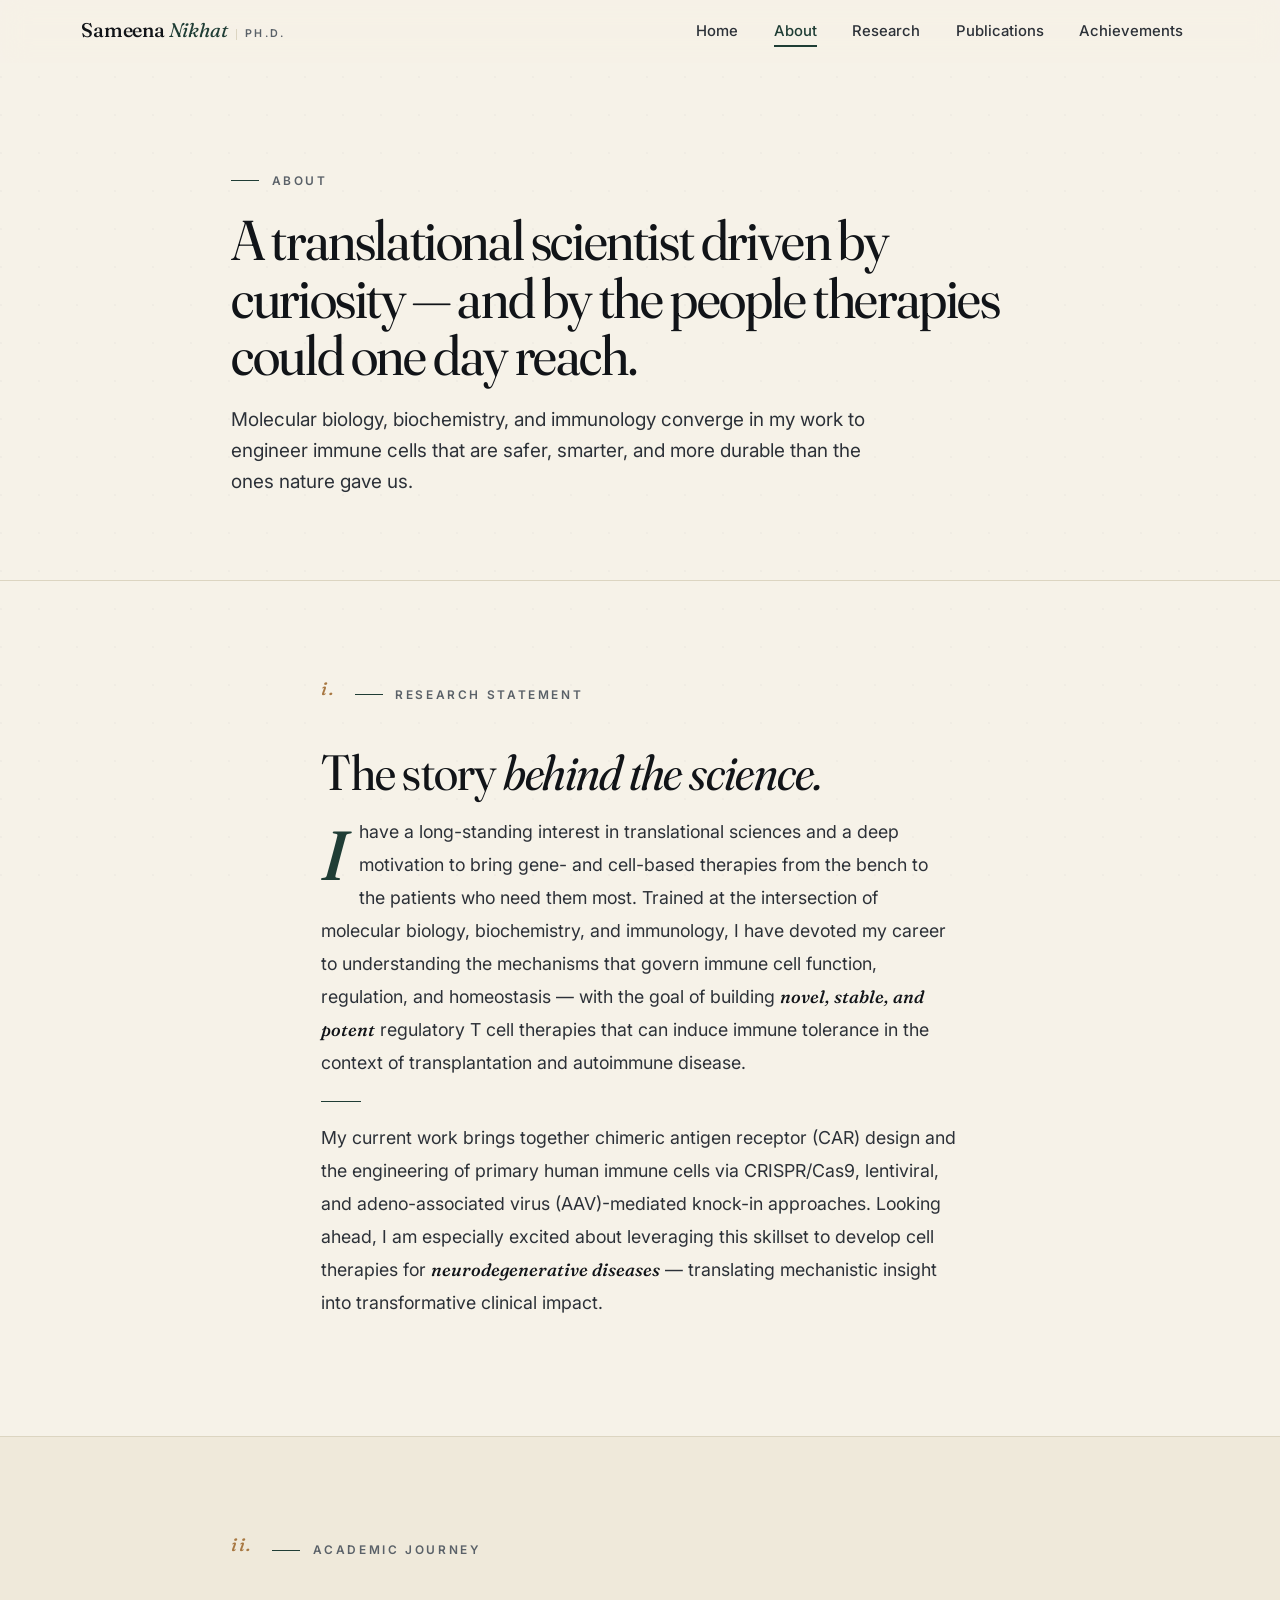
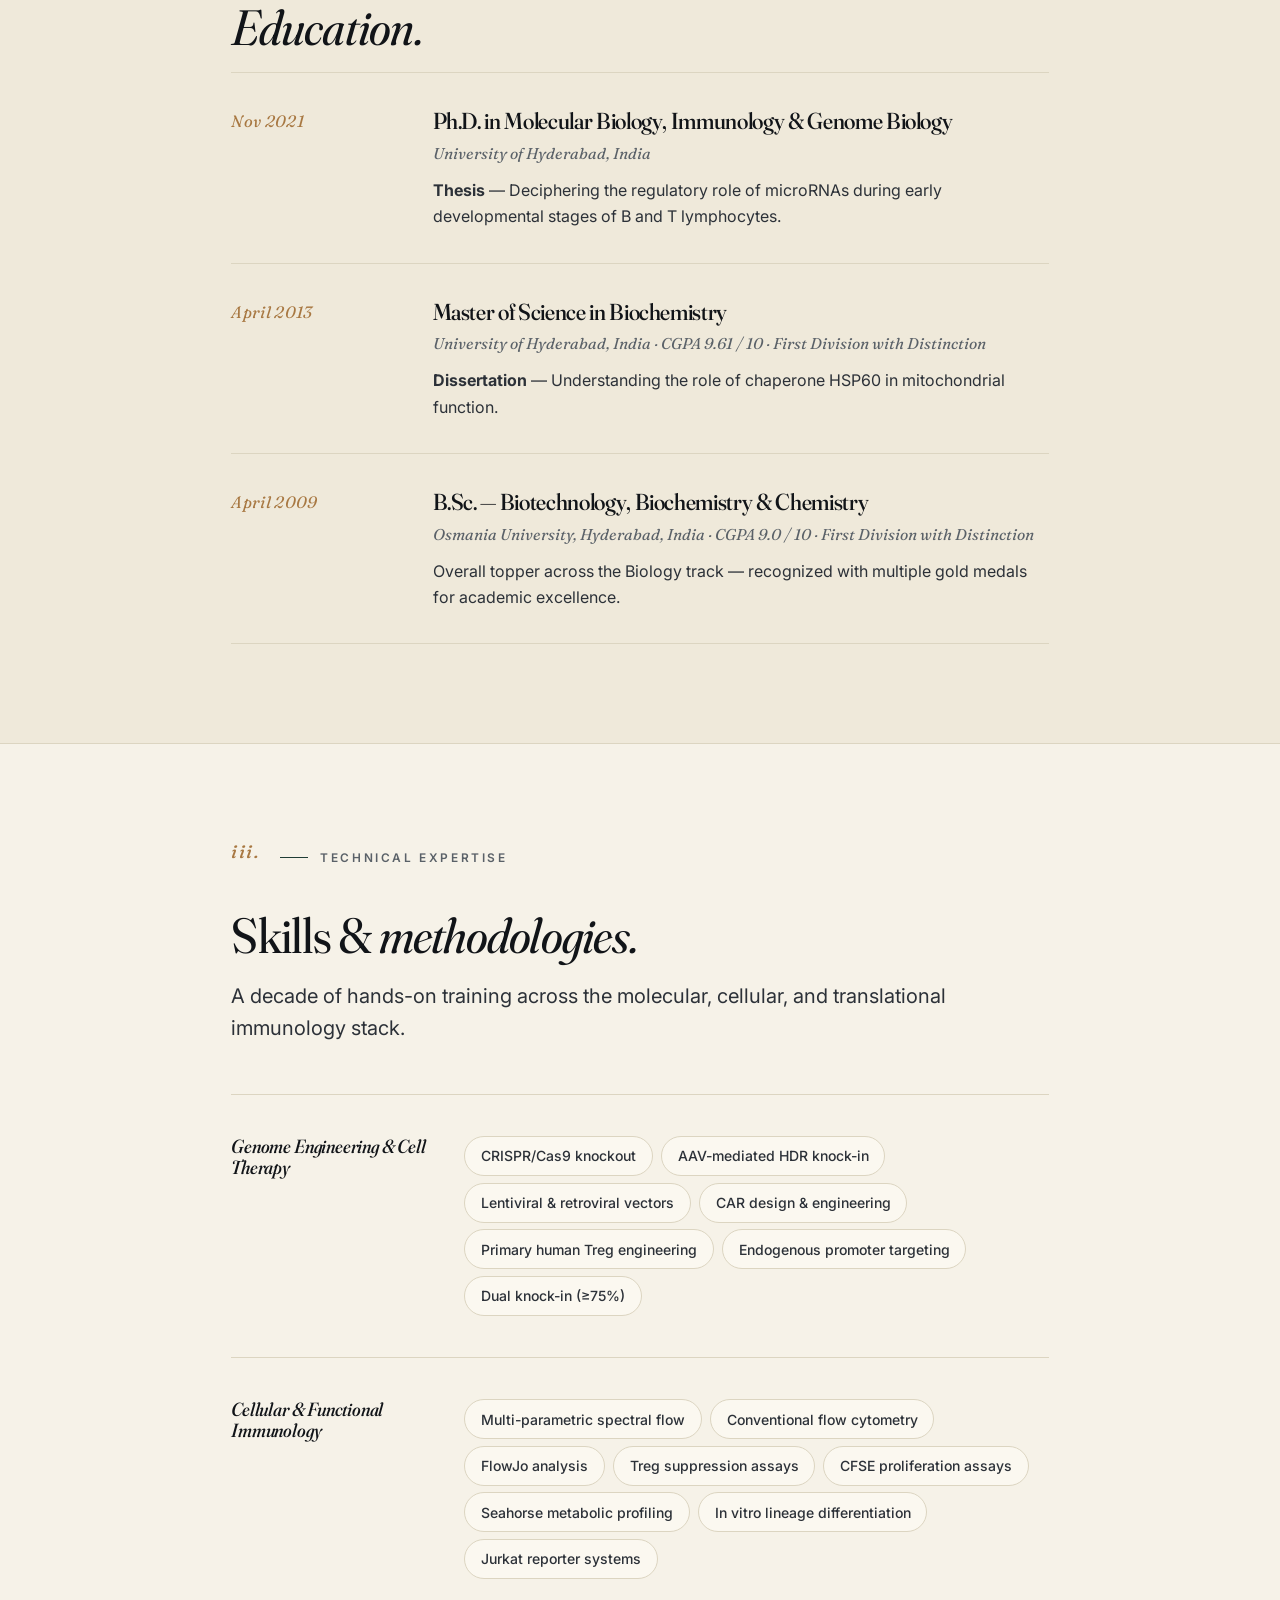
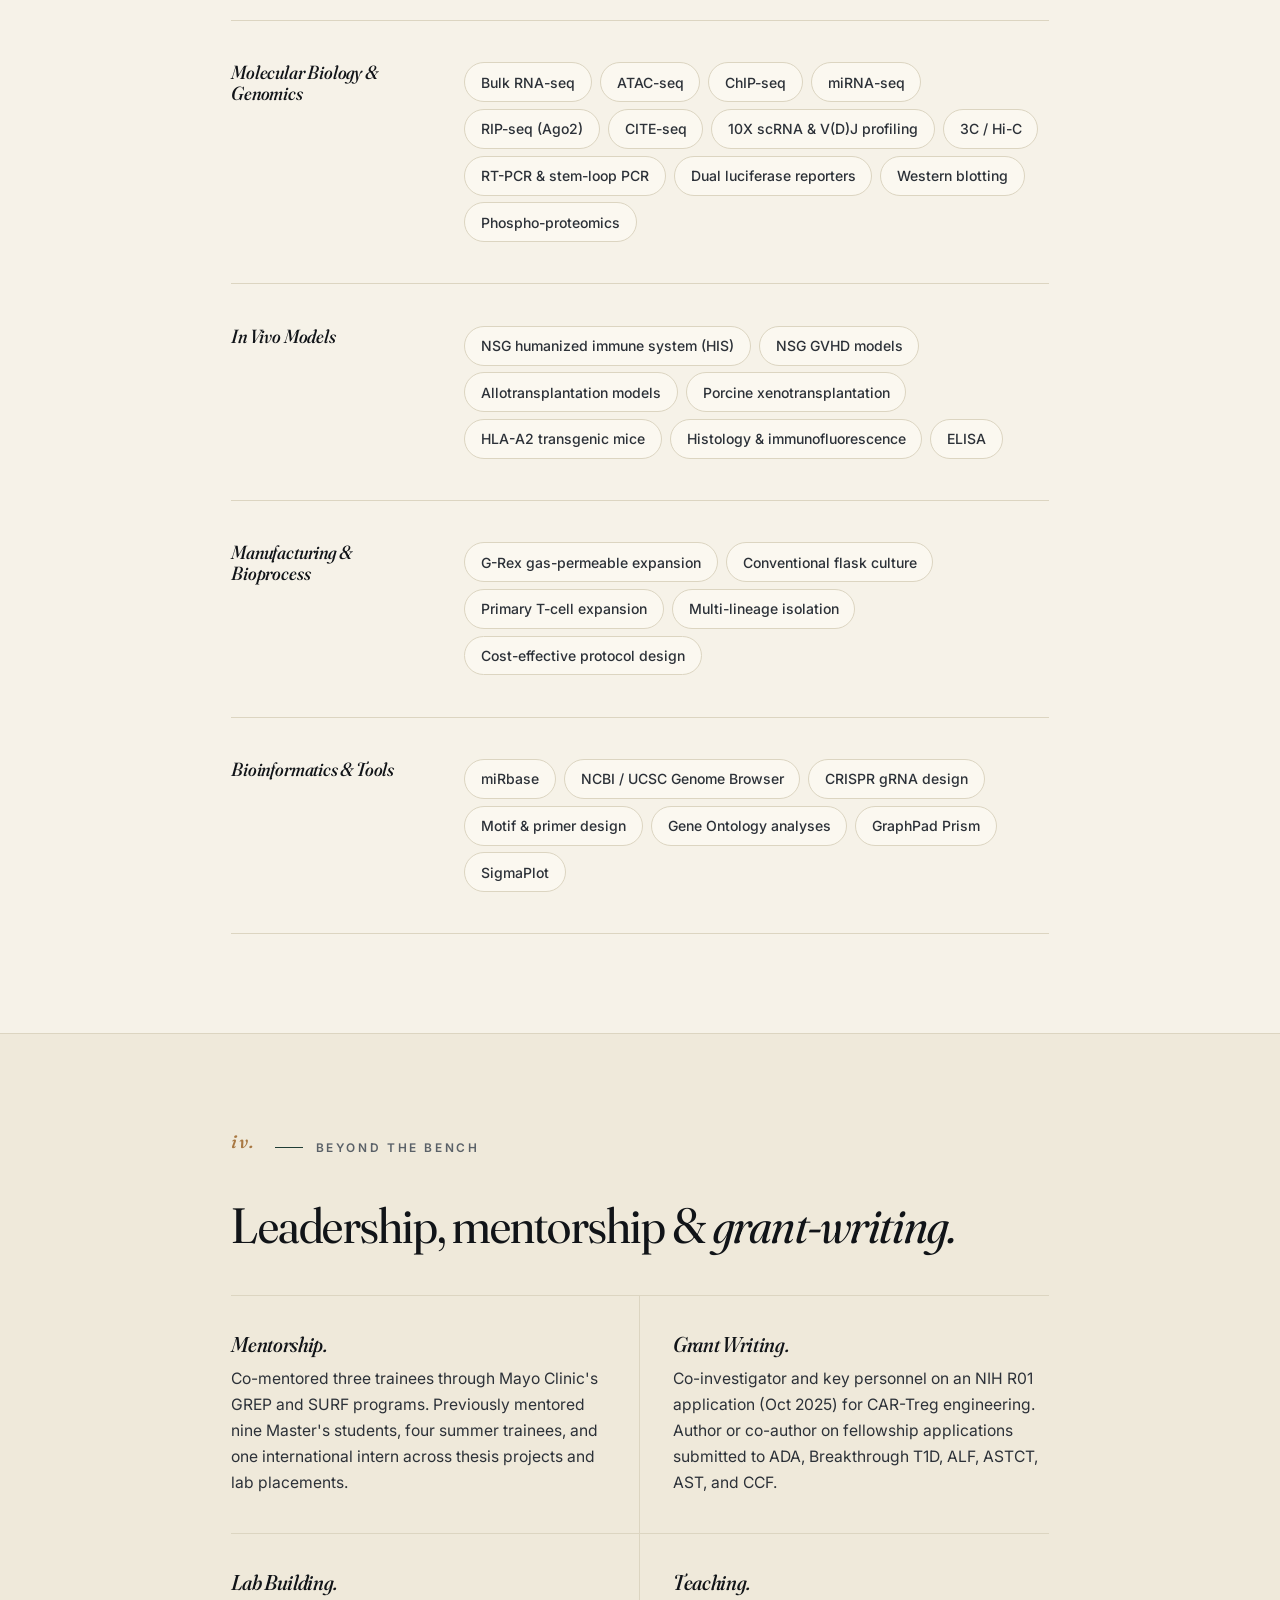
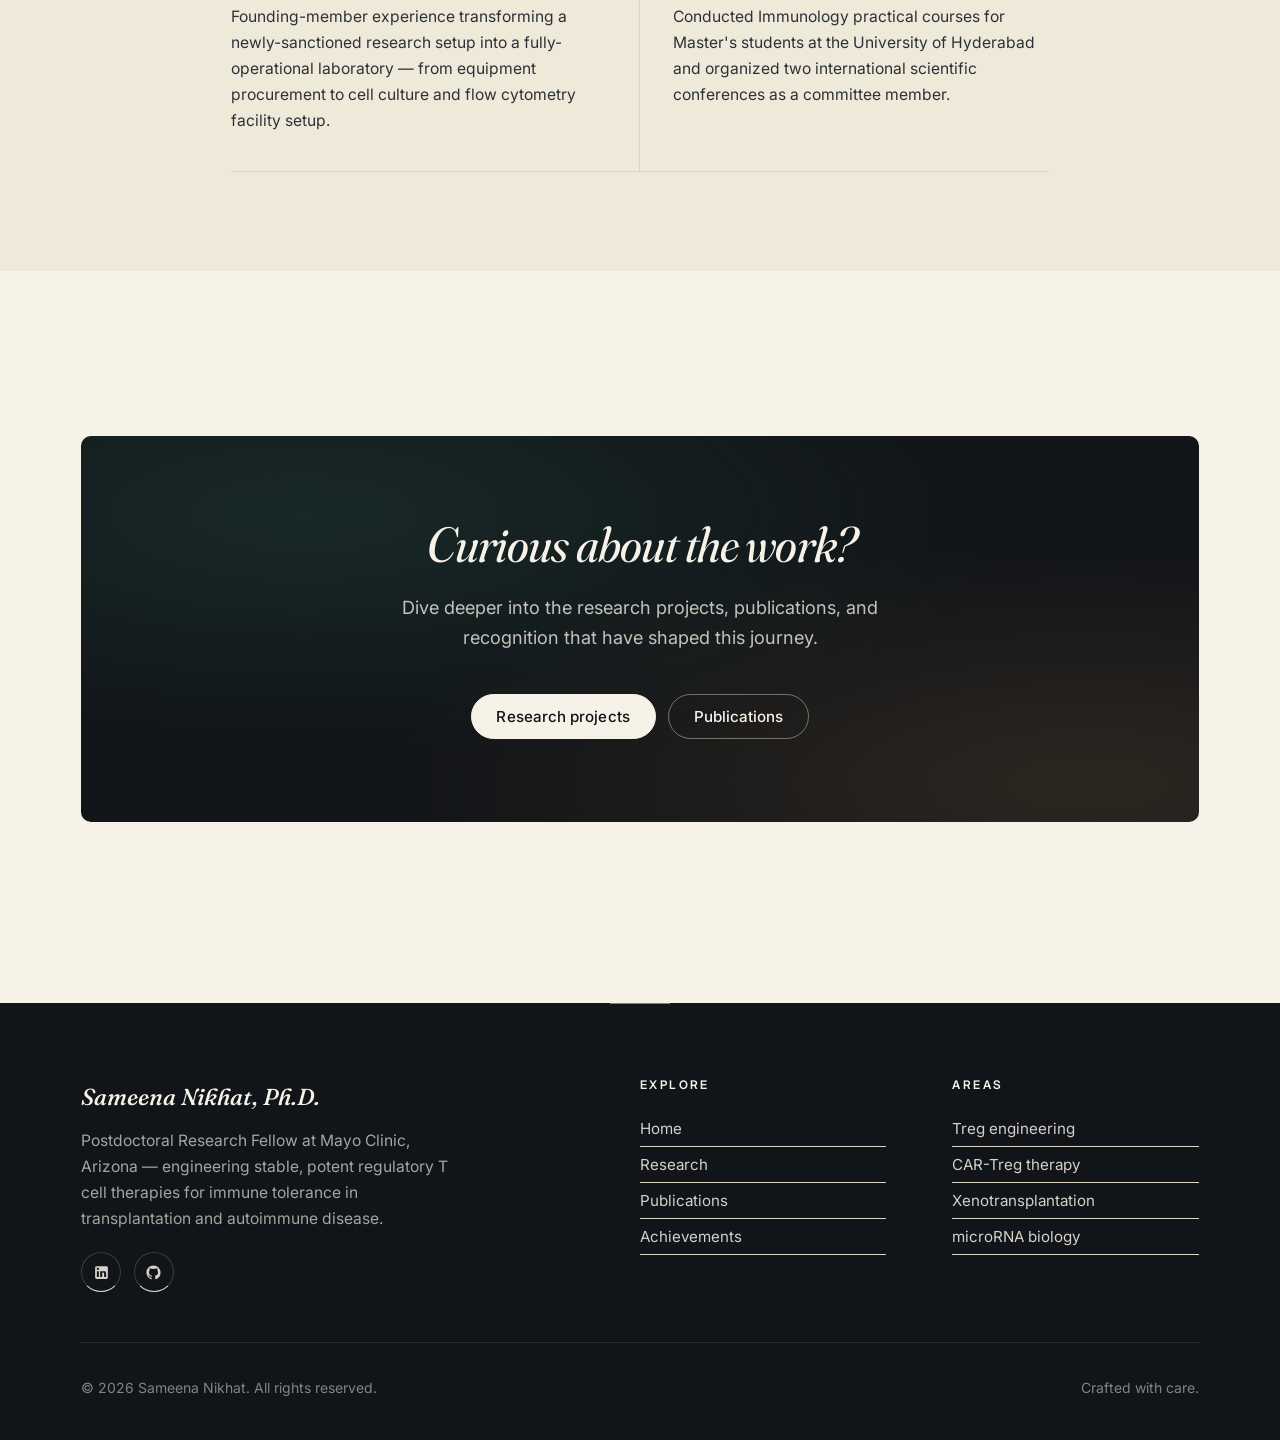
==== commit 2ee362d2: "Redesign: editorial, magazine-style aesthetic Restrained, elegant design system inspired by Stripe P" ====
--- a/about.html
+++ b/about.html
@@ -5,23 +5,23 @@
     <meta name="viewport" content="width=device-width, initial-scale=1.0" />
     <title>About — Sameena Nikhat, Ph.D.</title>
     <meta name="description" content="About Sameena Nikhat — molecular immunologist, geneticist, and translational scientist building stable regulatory T cell therapies." />
-    <meta name="theme-color" content="#0b6e6a" />
+    <meta name="theme-color" content="#1f3d35" />
 
     <link rel="preconnect" href="https://fonts.googleapis.com" />
     <link rel="preconnect" href="https://fonts.gstatic.com" crossorigin />
-    <link href="https://fonts.googleapis.com/css2?family=Cormorant+Garamond:wght@500;600;700&family=Inter:wght@400;500;600;700&display=swap" rel="stylesheet" />
+    <link href="https://fonts.googleapis.com/css2?family=Fraunces:ital,opsz,wght,SOFT@0,9..144,300..600,0..100;1,9..144,300..600,0..100&family=Inter:wght@400;500;600;700&display=swap" rel="stylesheet" />
     <link rel="stylesheet" href="assets/css/styles.css" />
-    <link rel="icon" type="image/svg+xml" href="data:image/svg+xml,%3Csvg xmlns='http://www.w3.org/2000/svg' viewBox='0 0 100 100'%3E%3Crect width='100' height='100' rx='22' fill='%230b6e6a'/%3E%3Ctext x='50' y='66' font-family='Georgia, serif' font-size='52' fill='white' text-anchor='middle' font-weight='600'%3ESN%3C/text%3E%3C/svg%3E" />
+    <link rel="icon" type="image/svg+xml" href="data:image/svg+xml,%3Csvg xmlns='http://www.w3.org/2000/svg' viewBox='0 0 100 100'%3E%3Crect width='100' height='100' rx='22' fill='%231f3d35'/%3E%3Ctext x='50' y='66' font-family='Georgia, serif' font-size='44' font-style='italic' fill='%23f6f2e8' text-anchor='middle' font-weight='500'%3Esn%3C/text%3E%3C/svg%3E" />
 </head>
 <body>
     <header class="nav" role="banner">
         <div class="nav-inner">
             <a href="index.html" class="brand">
-                <span class="brand-mark">SN</span>
-                <span>Sameena Nikhat<span style="color: var(--color-muted); font-weight: 400;">, Ph.D.</span></span>
+                <span>Sameena <em>Nikhat</em></span>
+                <span class="brand-mono">Ph.D.</span>
             </a>
-            <button class="nav-toggle" aria-label="Toggle navigation menu" aria-expanded="false">
-                <svg viewBox="0 0 24 24" fill="none" stroke="currentColor" stroke-width="2" stroke-linecap="round"><line x1="3" y1="6" x2="21" y2="6"/><line x1="3" y1="12" x2="21" y2="12"/><line x1="3" y1="18" x2="21" y2="18"/></svg>
+            <button class="nav-toggle" aria-label="Toggle navigation" aria-expanded="false">
+                <svg viewBox="0 0 24 24" fill="none" stroke="currentColor" stroke-width="1.8" stroke-linecap="round"><line x1="3" y1="7" x2="21" y2="7"/><line x1="3" y1="13" x2="21" y2="13"/><line x1="3" y1="19" x2="21" y2="19"/></svg>
             </button>
             <nav>
                 <ul class="nav-links">
@@ -37,188 +37,202 @@
 
     <main>
         <section class="page-hero">
+            <div class="container-narrow reveal">
+                <span class="eyebrow">About</span>
+                <h1>A translational scientist driven by curiosity — and by the people therapies could one day reach.</h1>
+                <p>Molecular biology, biochemistry, and immunology converge in my work to engineer immune cells that are safer, smarter, and more durable than the ones nature gave us.</p>
+            </div>
+        </section>
+
+        <section>
+            <div class="reading">
+                <div class="section-marker reveal">
+                    <span class="section-numeral">i.</span>
+                    <span class="eyebrow">Research statement</span>
+                </div>
+
+                <div class="reveal">
+                    <h2 class="section-title">The story <em>behind the science.</em></h2>
+
+                    <p class="dropcap" style="font-size: 1.08rem; line-height: 1.85;">
+                        I have a long-standing interest in translational sciences and a deep motivation to bring gene- and cell-based therapies from the bench to the patients who need them most. Trained at the intersection of molecular biology, biochemistry, and immunology, I have devoted my career to understanding the mechanisms that govern immune cell function, regulation, and homeostasis — with the goal of building <span class="italic-accent">novel, stable, and potent</span> regulatory T cell therapies that can induce immune tolerance in the context of transplantation and autoimmune disease.
+                    </p>
+
+                    <hr class="rule-tiny" />
+
+                    <p style="font-size: 1.08rem; line-height: 1.85;">
+                        My current work brings together chimeric antigen receptor (CAR) design and the engineering of primary human immune cells via CRISPR/Cas9, lentiviral, and adeno-associated virus (AAV)-mediated knock-in approaches. Looking ahead, I am especially excited about leveraging this skillset to develop cell therapies for <span class="italic-accent">neurodegenerative diseases</span> — translating mechanistic insight into transformative clinical impact.
+                    </p>
+                </div>
+            </div>
+        </section>
+
+        <section style="background: var(--paper-deep); border-top: 1px solid var(--rule); border-bottom: 1px solid var(--rule);">
             <div class="container-narrow">
-                <div class="reveal">
-                    <span class="eyebrow">About</span>
-                    <h1>A translational scientist driven by curiosity — and by the people therapies could one day reach.</h1>
-                    <p>Molecular biology, biochemistry, and immunology converge in my work to engineer immune cells that are safer, smarter, and more durable than the ones nature gave us.</p>
+                <div class="section-marker reveal">
+                    <span class="section-numeral">ii.</span>
+                    <span class="eyebrow">Academic journey</span>
+                </div>
+
+                <div class="reveal">
+                    <h2 class="section-title"><em>Education.</em></h2>
+                </div>
+
+                <div class="timeline">
+                    <div class="timeline-item reveal">
+                        <div class="timeline-period">Nov 2021</div>
+                        <div>
+                            <h3 class="timeline-title">Ph.D. in Molecular Biology, Immunology &amp; Genome Biology</h3>
+                            <div class="timeline-place">University of Hyderabad, India</div>
+                            <p><strong>Thesis</strong> — Deciphering the regulatory role of microRNAs during early developmental stages of B and T lymphocytes.</p>
+                        </div>
+                    </div>
+
+                    <div class="timeline-item reveal">
+                        <div class="timeline-period">April 2013</div>
+                        <div>
+                            <h3 class="timeline-title">Master of Science in Biochemistry</h3>
+                            <div class="timeline-place">University of Hyderabad, India · CGPA 9.61 / 10 · First Division with Distinction</div>
+                            <p><strong>Dissertation</strong> — Understanding the role of chaperone HSP60 in mitochondrial function.</p>
+                        </div>
+                    </div>
+
+                    <div class="timeline-item reveal">
+                        <div class="timeline-period">April 2009</div>
+                        <div>
+                            <h3 class="timeline-title">B.Sc. — Biotechnology, Biochemistry &amp; Chemistry</h3>
+                            <div class="timeline-place">Osmania University, Hyderabad, India · CGPA 9.0 / 10 · First Division with Distinction</div>
+                            <p>Overall topper across the Biology track — recognized with multiple gold medals for academic excellence.</p>
+                        </div>
+                    </div>
                 </div>
             </div>
         </section>
 
         <section>
             <div class="container-narrow">
-                <div class="reveal">
-                    <span class="eyebrow">Research Statement</span>
-                    <h2 class="section-title">The story behind the science.</h2>
-                    <p style="font-size: 1.05rem; line-height: 1.8;">
-                        I have a long-standing interest in translational sciences and a deep motivation to bring gene- and cell-based therapies from the bench to the patients who need them most. Trained at the intersection of molecular biology, biochemistry, and immunology, I have devoted my career to understanding the mechanisms that govern immune cell function, regulation, and homeostasis — with the goal of building novel, stable, and potent regulatory T cell (Treg) therapies that can induce immune tolerance in the context of transplantation and autoimmune disease.
-                    </p>
-                    <p style="font-size: 1.05rem; line-height: 1.8;">
-                        My current work brings together chimeric antigen receptor (CAR) design and the engineering of primary human immune cells via CRISPR/Cas9, lentiviral, and adeno-associated virus (AAV)-mediated knock-in approaches. Looking ahead, I am especially excited about leveraging this skillset to develop cell therapies for neurodegenerative diseases — translating mechanistic insight into transformative clinical impact.
-                    </p>
-                </div>
-            </div>
-        </section>
-
-        <section class="alt-bg">
+                <div class="section-marker reveal">
+                    <span class="section-numeral">iii.</span>
+                    <span class="eyebrow">Technical expertise</span>
+                </div>
+
+                <div class="reveal">
+                    <h2 class="section-title">Skills &amp; <em>methodologies.</em></h2>
+                    <p class="lead">A decade of hands-on training across the molecular, cellular, and translational immunology stack.</p>
+                </div>
+
+                <div style="margin-top: 3rem;">
+                    <div class="skill-block reveal">
+                        <h4>Genome Engineering &amp; Cell Therapy</h4>
+                        <div class="chips">
+                            <span class="chip">CRISPR/Cas9 knockout</span>
+                            <span class="chip">AAV-mediated HDR knock-in</span>
+                            <span class="chip">Lentiviral &amp; retroviral vectors</span>
+                            <span class="chip">CAR design &amp; engineering</span>
+                            <span class="chip">Primary human Treg engineering</span>
+                            <span class="chip">Endogenous promoter targeting</span>
+                            <span class="chip">Dual knock-in (≥75%)</span>
+                        </div>
+                    </div>
+
+                    <div class="skill-block reveal">
+                        <h4>Cellular &amp; Functional Immunology</h4>
+                        <div class="chips">
+                            <span class="chip">Multi-parametric spectral flow</span>
+                            <span class="chip">Conventional flow cytometry</span>
+                            <span class="chip">FlowJo analysis</span>
+                            <span class="chip">Treg suppression assays</span>
+                            <span class="chip">CFSE proliferation assays</span>
+                            <span class="chip">Seahorse metabolic profiling</span>
+                            <span class="chip">In vitro lineage differentiation</span>
+                            <span class="chip">Jurkat reporter systems</span>
+                        </div>
+                    </div>
+
+                    <div class="skill-block reveal">
+                        <h4>Molecular Biology &amp; Genomics</h4>
+                        <div class="chips">
+                            <span class="chip">Bulk RNA-seq</span>
+                            <span class="chip">ATAC-seq</span>
+                            <span class="chip">ChIP-seq</span>
+                            <span class="chip">miRNA-seq</span>
+                            <span class="chip">RIP-seq (Ago2)</span>
+                            <span class="chip">CITE-seq</span>
+                            <span class="chip">10X scRNA &amp; V(D)J profiling</span>
+                            <span class="chip">3C / Hi-C</span>
+                            <span class="chip">RT-PCR &amp; stem-loop PCR</span>
+                            <span class="chip">Dual luciferase reporters</span>
+                            <span class="chip">Western blotting</span>
+                            <span class="chip">Phospho-proteomics</span>
+                        </div>
+                    </div>
+
+                    <div class="skill-block reveal">
+                        <h4>In Vivo Models</h4>
+                        <div class="chips">
+                            <span class="chip">NSG humanized immune system (HIS)</span>
+                            <span class="chip">NSG GVHD models</span>
+                            <span class="chip">Allotransplantation models</span>
+                            <span class="chip">Porcine xenotransplantation</span>
+                            <span class="chip">HLA-A2 transgenic mice</span>
+                            <span class="chip">Histology &amp; immunofluorescence</span>
+                            <span class="chip">ELISA</span>
+                        </div>
+                    </div>
+
+                    <div class="skill-block reveal">
+                        <h4>Manufacturing &amp; Bioprocess</h4>
+                        <div class="chips">
+                            <span class="chip">G-Rex gas-permeable expansion</span>
+                            <span class="chip">Conventional flask culture</span>
+                            <span class="chip">Primary T-cell expansion</span>
+                            <span class="chip">Multi-lineage isolation</span>
+                            <span class="chip">Cost-effective protocol design</span>
+                        </div>
+                    </div>
+
+                    <div class="skill-block reveal">
+                        <h4>Bioinformatics &amp; Tools</h4>
+                        <div class="chips">
+                            <span class="chip">miRbase</span>
+                            <span class="chip">NCBI / UCSC Genome Browser</span>
+                            <span class="chip">CRISPR gRNA design</span>
+                            <span class="chip">Motif &amp; primer design</span>
+                            <span class="chip">Gene Ontology analyses</span>
+                            <span class="chip">GraphPad Prism</span>
+                            <span class="chip">SigmaPlot</span>
+                        </div>
+                    </div>
+                </div>
+            </div>
+        </section>
+
+        <section style="background: var(--paper-deep); border-top: 1px solid var(--rule);">
             <div class="container-narrow">
-                <div class="reveal">
-                    <span class="eyebrow">Academic Journey</span>
-                    <h2 class="section-title">Education.</h2>
-                </div>
-
-                <div class="timeline">
-                    <div class="timeline-item reveal">
-                        <div class="timeline-period">Awarded November 2021</div>
-                        <h3 class="timeline-title">Ph.D. in Molecular Biology, Immunology &amp; Genome Biology</h3>
-                        <div class="timeline-place">University of Hyderabad, India</div>
-                        <p><strong>Thesis:</strong> Deciphering the regulatory role of microRNAs during early developmental stages of B and T lymphocytes.</p>
-                    </div>
-
-                    <div class="timeline-item reveal">
-                        <div class="timeline-period">Awarded April 2013</div>
-                        <h3 class="timeline-title">Master of Science in Biochemistry</h3>
-                        <div class="timeline-place">University of Hyderabad, India · First Division with Distinction · CGPA 9.61/10</div>
-                        <p><strong>Dissertation:</strong> Understanding the role of chaperone HSP60 in mitochondrial function.</p>
-                    </div>
-
-                    <div class="timeline-item reveal">
-                        <div class="timeline-period">Awarded April 2009</div>
-                        <h3 class="timeline-title">Bachelor of Science — Biotechnology, Biochemistry &amp; Chemistry</h3>
-                        <div class="timeline-place">Osmania University, Hyderabad, India · First Division with Distinction · CGPA 9.0/10</div>
-                        <p>Overall topper across the Biology track — recognized with multiple gold medals for academic excellence.</p>
-                    </div>
-                </div>
-            </div>
-        </section>
-
-        <section>
-            <div class="container-narrow">
-                <div class="reveal">
-                    <span class="eyebrow">Technical Expertise</span>
-                    <h2 class="section-title">Skills &amp; methodologies.</h2>
-                    <p class="lead">A decade of hands-on training across the molecular, cellular, and translational immunology stack.</p>
-                </div>
-
-                <div class="skill-group reveal">
-                    <h4>Genome Engineering &amp; Cell Therapy</h4>
-                    <div class="chips">
-                        <span class="chip">CRISPR/Cas9 knockout</span>
-                        <span class="chip">AAV-mediated HDR knock-in</span>
-                        <span class="chip">Lentiviral &amp; retroviral vectors</span>
-                        <span class="chip">CAR design &amp; engineering</span>
-                        <span class="chip">Primary human Treg engineering</span>
-                        <span class="chip">Endogenous promoter targeting</span>
-                        <span class="chip">Dual knock-in (≥75%)</span>
-                    </div>
-                </div>
-
-                <div class="skill-group reveal">
-                    <h4>Cellular &amp; Functional Immunology</h4>
-                    <div class="chips">
-                        <span class="chip">Multi-parametric spectral flow</span>
-                        <span class="chip">Conventional flow cytometry</span>
-                        <span class="chip">FlowJo analysis</span>
-                        <span class="chip">Treg suppression assays</span>
-                        <span class="chip">CFSE proliferation assays</span>
-                        <span class="chip">Seahorse metabolic profiling</span>
-                        <span class="chip">In vitro lineage differentiation</span>
-                        <span class="chip">Jurkat reporter systems</span>
-                    </div>
-                </div>
-
-                <div class="skill-group reveal">
-                    <h4>Molecular Biology &amp; Genomics</h4>
-                    <div class="chips">
-                        <span class="chip">Bulk RNA-seq</span>
-                        <span class="chip">ATAC-seq</span>
-                        <span class="chip">ChIP-seq</span>
-                        <span class="chip">miRNA-seq</span>
-                        <span class="chip">RIP-seq (Ago2)</span>
-                        <span class="chip">CITE-seq</span>
-                        <span class="chip">10X scRNA &amp; V(D)J profiling</span>
-                        <span class="chip">3C / Hi-C</span>
-                        <span class="chip">RT-PCR &amp; Stem-loop PCR</span>
-                        <span class="chip">Dual luciferase reporters</span>
-                        <span class="chip">Western blotting</span>
-                        <span class="chip">Phospho-proteomics</span>
-                    </div>
-                </div>
-
-                <div class="skill-group reveal">
-                    <h4>In Vivo Models</h4>
-                    <div class="chips">
-                        <span class="chip">NSG humanized immune system (HIS)</span>
-                        <span class="chip">NSG GVHD models</span>
-                        <span class="chip">Allotransplantation models</span>
-                        <span class="chip">Porcine xenotransplantation</span>
-                        <span class="chip">HLA-A2 transgenic mice</span>
-                        <span class="chip">Tissue histology &amp; IF</span>
-                        <span class="chip">ELISA</span>
-                    </div>
-                </div>
-
-                <div class="skill-group reveal">
-                    <h4>Manufacturing &amp; Bioprocess</h4>
-                    <div class="chips">
-                        <span class="chip">G-Rex gas-permeable expansion</span>
-                        <span class="chip">Conventional flask culture</span>
-                        <span class="chip">Primary T-cell expansion</span>
-                        <span class="chip">Multi-lineage isolation</span>
-                        <span class="chip">Cost-effective protocol design</span>
-                    </div>
-                </div>
-
-                <div class="skill-group reveal">
-                    <h4>Bioinformatics &amp; Tools</h4>
-                    <div class="chips">
-                        <span class="chip">miRbase</span>
-                        <span class="chip">NCBI / UCSC Genome Browser</span>
-                        <span class="chip">CRISPR gRNA design</span>
-                        <span class="chip">Motif &amp; primer design</span>
-                        <span class="chip">Gene Ontology analyses</span>
-                        <span class="chip">GraphPad Prism</span>
-                        <span class="chip">SigmaPlot</span>
-                    </div>
-                </div>
-            </div>
-        </section>
-
-        <section class="tint-bg">
-            <div class="container-narrow">
-                <div class="reveal">
-                    <span class="eyebrow">Beyond the Bench</span>
-                    <h2 class="section-title">Leadership, mentorship &amp; grant-writing.</h2>
-                </div>
-
-                <div class="card-grid">
-                    <div class="card reveal">
-                        <div class="card-icon">
-                            <svg width="20" height="20" viewBox="0 0 24 24" fill="none" stroke="currentColor" stroke-width="2"><path d="M12 14l9-5-9-5-9 5 9 5z"/><path d="M12 14l6.16-3.422a12.083 12.083 0 0 1 .665 6.479A11.952 11.952 0 0 0 12 20.055a11.952 11.952 0 0 0-6.824-2.998 12.078 12.078 0 0 1 .665-6.479L12 14z"/></svg>
-                        </div>
-                        <h3>Mentorship</h3>
+                <div class="section-marker reveal">
+                    <span class="section-numeral">iv.</span>
+                    <span class="eyebrow">Beyond the bench</span>
+                </div>
+
+                <div class="reveal">
+                    <h2 class="section-title">Leadership, mentorship &amp; <em>grant-writing.</em></h2>
+                </div>
+
+                <div class="service-grid">
+                    <div class="service reveal">
+                        <h3>Mentorship.</h3>
                         <p>Co-mentored three trainees through Mayo Clinic's GREP and SURF programs. Previously mentored nine Master's students, four summer trainees, and one international intern across thesis projects and lab placements.</p>
                     </div>
-                    <div class="card reveal">
-                        <div class="card-icon">
-                            <svg width="20" height="20" viewBox="0 0 24 24" fill="none" stroke="currentColor" stroke-width="2"><path d="M9 12l2 2 4-4m6 2a9 9 0 1 1-18 0 9 9 0 0 1 18 0z"/></svg>
-                        </div>
-                        <h3>Grant Writing</h3>
-                        <p>Co-investigator and key personnel on an NIH R01 application (Oct 2025) for CAR-Treg engineering. Author or co-author of fellowship applications submitted to ADA, Breakthrough T1D, ALF, ASTCT, AST, and CCF.</p>
-                    </div>
-                    <div class="card reveal">
-                        <div class="card-icon">
-                            <svg width="20" height="20" viewBox="0 0 24 24" fill="none" stroke="currentColor" stroke-width="2"><path d="M3 7v10a2 2 0 0 0 2 2h14a2 2 0 0 0 2-2V9a2 2 0 0 0-2-2h-6l-2-2H5a2 2 0 0 0-2 2z"/></svg>
-                        </div>
-                        <h3>Lab Building</h3>
+                    <div class="service reveal">
+                        <h3>Grant Writing.</h3>
+                        <p>Co-investigator and key personnel on an NIH R01 application (Oct 2025) for CAR-Treg engineering. Author or co-author on fellowship applications submitted to ADA, Breakthrough T1D, ALF, ASTCT, AST, and CCF.</p>
+                    </div>
+                    <div class="service reveal">
+                        <h3>Lab Building.</h3>
                         <p>Founding-member experience transforming a newly-sanctioned research setup into a fully-operational laboratory — from equipment procurement to cell culture and flow cytometry facility setup.</p>
                     </div>
-                    <div class="card reveal">
-                        <div class="card-icon">
-                            <svg width="20" height="20" viewBox="0 0 24 24" fill="none" stroke="currentColor" stroke-width="2"><path d="M21 11.5a8.38 8.38 0 0 1-.9 3.8 8.5 8.5 0 0 1-7.6 4.7 8.38 8.38 0 0 1-3.8-.9L3 21l1.9-5.7a8.38 8.38 0 0 1-.9-3.8 8.5 8.5 0 0 1 4.7-7.6 8.38 8.38 0 0 1 3.8-.9h.5a8.48 8.48 0 0 1 8 8v.5z"/></svg>
-                        </div>
-                        <h3>Teaching</h3>
+                    <div class="service reveal">
+                        <h3>Teaching.</h3>
                         <p>Conducted Immunology practical courses for Master's students at the University of Hyderabad and organized two international scientific conferences as a committee member.</p>
                     </div>
                 </div>
@@ -228,11 +242,11 @@
         <section>
             <div class="container">
                 <div class="cta reveal">
-                    <h2>Curious about the work?</h2>
+                    <h2>Curious about <em>the work?</em></h2>
                     <p>Dive deeper into the research projects, publications, and recognition that have shaped this journey.</p>
                     <div style="display: flex; gap: 0.75rem; justify-content: center; flex-wrap: wrap; position: relative;">
                         <a href="research.html" class="btn btn-primary">Research projects</a>
-                        <a href="publications.html" class="btn btn-primary" style="background: var(--color-accent); color: #fff;">Publications</a>
+                        <a href="publications.html" class="btn btn-ghost" style="border-color: rgba(246,242,232,0.4); color: var(--paper);">Publications</a>
                     </div>
                 </div>
             </div>
@@ -244,10 +258,13 @@
             <div class="footer-grid">
                 <div>
                     <p class="footer-brand">Sameena Nikhat, Ph.D.</p>
-                    <p>Postdoctoral Research Fellow at Mayo Clinic, Arizona. Engineering stable, potent regulatory T cell therapies for immune tolerance in transplantation and autoimmune disease.</p>
+                    <p>Postdoctoral Research Fellow at Mayo Clinic, Arizona — engineering stable, potent regulatory T cell therapies for immune tolerance in transplantation and autoimmune disease.</p>
                     <div class="social-row">
                         <a href="https://www.linkedin.com/in/sameena-nikhat-0a980424a/" target="_blank" rel="noopener noreferrer" aria-label="LinkedIn">
                             <svg viewBox="0 0 24 24" fill="currentColor"><path d="M19 3a2 2 0 0 1 2 2v14a2 2 0 0 1-2 2H5a2 2 0 0 1-2-2V5a2 2 0 0 1 2-2h14m-.5 15.5v-5.3a3.26 3.26 0 0 0-3.26-3.26c-.85 0-1.84.52-2.32 1.3v-1.11h-2.79v8.37h2.79v-4.93c0-.77.62-1.4 1.39-1.4a1.4 1.4 0 0 1 1.4 1.4v4.93h2.79M6.88 8.56a1.68 1.68 0 0 0 1.68-1.68c0-.93-.75-1.69-1.68-1.69a1.69 1.69 0 0 0-1.69 1.69c0 .93.76 1.68 1.69 1.68m1.39 9.94v-8.37H5.5v8.37h2.77z"/></svg>
+                        </a>
+                        <a href="https://github.com/sameena-nikhat" target="_blank" rel="noopener noreferrer" aria-label="GitHub">
+                            <svg viewBox="0 0 24 24" fill="currentColor"><path d="M12 2C6.477 2 2 6.484 2 12.017c0 4.425 2.865 8.18 6.839 9.504.5.092.682-.217.682-.483 0-.237-.008-.868-.013-1.703-2.782.605-3.369-1.343-3.369-1.343-.454-1.158-1.11-1.466-1.11-1.466-.908-.62.069-.608.069-.608 1.003.07 1.531 1.032 1.531 1.032.892 1.53 2.341 1.088 2.91.832.092-.647.35-1.088.636-1.338-2.22-.253-4.555-1.113-4.555-4.951 0-1.093.39-1.988 1.029-2.688-.103-.253-.446-1.272.098-2.65 0 0 .84-.27 2.75 1.026A9.564 9.564 0 0 1 12 6.844a9.59 9.59 0 0 1 2.504.337c1.909-1.296 2.747-1.027 2.747-1.027.546 1.379.203 2.398.1 2.651.64.7 1.028 1.595 1.028 2.688 0 3.848-2.339 4.695-4.566 4.943.359.309.678.92.678 1.855 0 1.338-.012 2.419-.012 2.747 0 .268.18.58.688.482A10.019 10.019 0 0 0 22 12.017C22 6.484 17.522 2 12 2z"/></svg>
                         </a>
                     </div>
                 </div>
@@ -268,7 +285,7 @@
             </div>
             <div class="footer-bottom">
                 <span>&copy; <span data-year>2026</span> Sameena Nikhat. All rights reserved.</span>
-                <span>Crafted with care · <a href="https://www.linkedin.com/in/sameena-nikhat-0a980424a/" target="_blank" rel="noopener noreferrer">LinkedIn</a></span>
+                <span>Crafted with care.</span>
             </div>
         </div>
     </footer>
--- a/assets/css/styles.css
+++ b/assets/css/styles.css
@@ -1,51 +1,51 @@
 /* =============================================================
-   Sameena Nikhat — Professional Profile
-   Design system: warm-modern scientific
+   Sameena Nikhat — Profile · v2 editorial
+   A restrained, elegant, magazine-style design system.
    ============================================================= */
 
 :root {
-    --color-bg: #fbfaf7;
-    --color-bg-elevated: #ffffff;
-    --color-bg-tint: #f3efe7;
-    --color-ink: #0e1a2b;
-    --color-ink-soft: #2e3a4d;
-    --color-muted: #5a6374;
-    --color-rule: #e6e2d6;
-    --color-accent: #0b6e6a;
-    --color-accent-soft: #d8eceb;
-    --color-accent-deep: #084d4a;
-    --color-gold: #b08a3e;
-
-    --font-display: "Cormorant Garamond", "Playfair Display", Georgia, serif;
+    /* Palette — warm parchment with deep ink and a single accent */
+    --paper: #f6f2e8;
+    --paper-deep: #efe9da;
+    --paper-elev: #fbf8f0;
+    --ink: #111418;
+    --ink-soft: #2c3138;
+    --ink-mute: #5a6168;
+    --ink-faint: #8a8f96;
+    --rule: #dcd5c1;
+    --rule-soft: #e8e2d0;
+
+    --accent: #1f3d35;          /* deep forest */
+    --accent-soft: #d9e3df;
+    --accent-deep: #122421;
+    --gilt: #a87842;            /* copper-gold for accents */
+    --gilt-soft: #ead9bf;
+
+    --font-display: "Fraunces", "Cormorant Garamond", Georgia, serif;
     --font-body: "Inter", -apple-system, BlinkMacSystemFont, "Segoe UI", Roboto, sans-serif;
-    --font-mono: "JetBrains Mono", ui-monospace, "SF Mono", monospace;
-
-    --shadow-sm: 0 1px 2px rgba(14, 26, 43, 0.04), 0 1px 3px rgba(14, 26, 43, 0.06);
-    --shadow-md: 0 4px 14px rgba(14, 26, 43, 0.06), 0 2px 6px rgba(14, 26, 43, 0.04);
-    --shadow-lg: 0 12px 36px rgba(14, 26, 43, 0.08), 0 4px 12px rgba(14, 26, 43, 0.05);
-
-    --radius-sm: 6px;
-    --radius-md: 12px;
-    --radius-lg: 20px;
-
-    --max-width: 1180px;
-    --transition: 220ms cubic-bezier(0.4, 0, 0.2, 1);
-}
-
-* {
-    box-sizing: border-box;
-    margin: 0;
-    padding: 0;
-}
+
+    --shadow-1: 0 1px 2px rgba(17, 20, 24, 0.04);
+    --shadow-2: 0 10px 30px rgba(17, 20, 24, 0.06), 0 2px 6px rgba(17, 20, 24, 0.04);
+    --shadow-3: 0 30px 60px rgba(17, 20, 24, 0.08), 0 8px 20px rgba(17, 20, 24, 0.04);
+
+    --radius: 10px;
+
+    --max-width: 1200px;
+    --reading-width: 720px;
+
+    --t: 280ms cubic-bezier(0.22, 0.61, 0.36, 1);
+}
+
+* { box-sizing: border-box; margin: 0; padding: 0; }
 
 html {
     scroll-behavior: smooth;
-    font-size: 16px;
+    font-size: 16.5px;
 }
 
 body {
-    background-color: var(--color-bg);
-    color: var(--color-ink);
+    background-color: var(--paper);
+    color: var(--ink);
     font-family: var(--font-body);
     font-weight: 400;
     line-height: 1.65;
@@ -53,131 +53,223 @@
     -moz-osx-font-smoothing: grayscale;
     text-rendering: optimizeLegibility;
     overflow-x: hidden;
+    background-image:
+        radial-gradient(circle at 1px 1px, rgba(17, 20, 24, 0.025) 1px, transparent 0);
+    background-size: 38px 38px;
+    background-attachment: fixed;
+}
+
+::selection {
+    background: var(--accent);
+    color: var(--paper);
 }
 
 a {
-    color: var(--color-accent);
+    color: inherit;
     text-decoration: none;
-    transition: color var(--transition);
-}
-
-a:hover {
-    color: var(--color-accent-deep);
-}
-
-img {
-    max-width: 100%;
-    display: block;
-}
-
-/* =========== Layout =========== */
+    transition: color var(--t), border-color var(--t);
+}
+
+p a, .pub-meta a, footer a:not(.brand) {
+    border-bottom: 1px solid var(--rule);
+}
+
+p a:hover, footer a:not(.brand):hover {
+    border-bottom-color: var(--accent);
+    color: var(--accent);
+}
+
+img { max-width: 100%; display: block; }
+
+ul, ol { list-style: none; }
+
+/* =========== Layout primitives =========== */
 .container {
     max-width: var(--max-width);
     margin: 0 auto;
-    padding: 0 2rem;
+    padding: 0 2.5rem;
 }
 
 .container-narrow {
-    max-width: 920px;
+    max-width: 900px;
     margin: 0 auto;
-    padding: 0 2rem;
+    padding: 0 2.5rem;
+}
+
+.reading {
+    max-width: var(--reading-width);
+    margin: 0 auto;
+    padding: 0 2.5rem;
 }
 
 section {
-    padding: 5rem 0;
+    padding: 6rem 0;
 }
 
 /* =========== Typography =========== */
-h1, h2, h3, h4 {
-    font-family: var(--font-display);
-    font-weight: 600;
-    color: var(--color-ink);
-    letter-spacing: -0.01em;
-    line-height: 1.2;
+h1, h2, h3, h4, h5 {
+    font-family: var(--font-display);
+    font-weight: 500;
+    color: var(--ink);
+    letter-spacing: -0.015em;
+    line-height: 1.1;
+    font-variation-settings: "opsz" 144, "SOFT" 30, "WONK" 0;
 }
 
 h1 {
-    font-size: clamp(2.4rem, 5vw, 4rem);
-    line-height: 1.05;
-    letter-spacing: -0.02em;
+    font-size: clamp(2.6rem, 6.5vw, 5rem);
+    line-height: 1.02;
+    letter-spacing: -0.025em;
+    font-weight: 400;
 }
 
 h2 {
-    font-size: clamp(1.85rem, 3.5vw, 2.6rem);
-    margin-bottom: 1.25rem;
+    font-size: clamp(2rem, 4vw, 3rem);
+    margin-bottom: 1rem;
+    font-weight: 400;
 }
 
 h3 {
-    font-size: 1.45rem;
-    margin-bottom: 0.6rem;
-    font-weight: 600;
+    font-size: 1.5rem;
+    margin-bottom: 0.5rem;
+    font-weight: 500;
 }
 
 h4 {
-    font-size: 1.15rem;
+    font-size: 1.05rem;
     font-family: var(--font-body);
     font-weight: 600;
     letter-spacing: 0.02em;
-    color: var(--color-ink-soft);
+    color: var(--ink-soft);
 }
 
 p {
     margin-bottom: 1rem;
-    color: var(--color-ink-soft);
-}
-
+    color: var(--ink-soft);
+    font-size: 1.02rem;
+}
+
+em, .italic {
+    font-style: italic;
+    font-family: var(--font-display);
+    font-weight: 400;
+}
+
+/* Eyebrow — small caps style label */
 .eyebrow {
     font-family: var(--font-body);
-    font-size: 0.78rem;
+    font-size: 0.72rem;
     font-weight: 600;
-    letter-spacing: 0.18em;
+    letter-spacing: 0.22em;
     text-transform: uppercase;
-    color: var(--color-accent);
+    color: var(--ink-mute);
+    display: inline-flex;
+    align-items: center;
+    gap: 0.75rem;
+}
+
+.eyebrow::before {
+    content: "";
+    width: 28px;
+    height: 1px;
+    background: var(--accent);
+}
+
+/* Section numbering — large faint serif numeral */
+.section-marker {
+    display: flex;
+    align-items: baseline;
+    gap: 1.25rem;
+    margin-bottom: 2.5rem;
+}
+
+.section-numeral {
+    font-family: var(--font-display);
+    font-size: 1.1rem;
+    color: var(--gilt);
+    font-style: italic;
+    font-weight: 500;
+    letter-spacing: 0.08em;
+    line-height: 1;
+}
+
+.section-title {
     margin-bottom: 1rem;
-    display: inline-block;
-}
-
-.section-title {
-    margin-bottom: 2.5rem;
-    position: relative;
-}
-
-.section-title::after {
-    content: "";
-    display: block;
-    width: 60px;
-    height: 2px;
-    background: var(--color-accent);
-    margin-top: 1rem;
 }
 
 .lead {
-    font-size: 1.2rem;
-    color: var(--color-ink-soft);
-    line-height: 1.7;
-    max-width: 65ch;
+    font-size: 1.22rem;
+    line-height: 1.6;
+    color: var(--ink-soft);
+    max-width: 60ch;
+    font-weight: 400;
+}
+
+.lead-large {
+    font-family: var(--font-display);
+    font-size: clamp(1.35rem, 2.2vw, 1.7rem);
+    line-height: 1.45;
+    color: var(--ink);
+    font-style: italic;
+    font-weight: 400;
+    max-width: 32ch;
+    letter-spacing: -0.005em;
+}
+
+/* Drop cap for lead paragraphs */
+.dropcap::first-letter {
+    font-family: var(--font-display);
+    font-size: 4.2rem;
+    line-height: 0.9;
+    float: left;
+    padding: 0.45rem 0.7rem 0 0;
+    color: var(--accent);
+    font-weight: 500;
+    font-style: italic;
+}
+
+/* Italic accent within body */
+.italic-accent {
+    font-family: var(--font-display);
+    font-style: italic;
+    color: var(--ink);
+    font-weight: 500;
+}
+
+/* Decorative rule */
+.rule {
+    border: 0;
+    border-top: 1px solid var(--rule);
+    margin: 4rem 0;
+}
+
+.rule-tiny {
+    width: 40px;
+    border: 0;
+    border-top: 1.5px solid var(--accent);
+    margin: 1.25rem 0;
 }
 
 /* =========== Navigation =========== */
 .nav {
     position: sticky;
     top: 0;
-    z-index: 100;
-    background: rgba(251, 250, 247, 0.85);
+    z-index: 50;
+    background: rgba(246, 242, 232, 0.86);
     backdrop-filter: saturate(180%) blur(14px);
     -webkit-backdrop-filter: saturate(180%) blur(14px);
-    border-bottom: 1px solid var(--color-rule);
-    transition: box-shadow var(--transition);
+    border-bottom: 1px solid transparent;
+    transition: border-color var(--t), background var(--t);
 }
 
 .nav.scrolled {
-    box-shadow: var(--shadow-sm);
+    border-bottom-color: var(--rule);
 }
 
 .nav-inner {
     max-width: var(--max-width);
     margin: 0 auto;
-    padding: 1.05rem 2rem;
+    padding: 1.15rem 2.5rem;
     display: flex;
     align-items: center;
     justify-content: space-between;
@@ -186,66 +278,62 @@
 
 .brand {
     font-family: var(--font-display);
-    font-size: 1.4rem;
+    font-size: 1.2rem;
+    font-weight: 500;
+    color: var(--ink);
+    letter-spacing: -0.01em;
+    display: flex;
+    align-items: baseline;
+    gap: 0.5rem;
+    line-height: 1;
+}
+
+.brand .brand-mono {
+    font-family: var(--font-body);
+    font-size: 0.65rem;
     font-weight: 600;
-    color: var(--color-ink);
-    display: flex;
-    align-items: center;
-    gap: 0.65rem;
-    letter-spacing: -0.01em;
-}
-
-.brand-mark {
-    display: inline-flex;
-    width: 36px;
-    height: 36px;
-    border-radius: 50%;
-    background: linear-gradient(135deg, var(--color-accent) 0%, var(--color-accent-deep) 100%);
-    color: #fff;
-    align-items: center;
-    justify-content: center;
-    font-family: var(--font-body);
-    font-weight: 600;
-    font-size: 0.9rem;
-    letter-spacing: 0.02em;
+    letter-spacing: 0.22em;
+    text-transform: uppercase;
+    color: var(--ink-mute);
+    padding-left: 0.5rem;
+    border-left: 1px solid var(--rule);
+}
+
+.brand em {
+    color: var(--accent);
+    font-style: italic;
 }
 
 .nav-links {
     display: flex;
     align-items: center;
-    gap: 0.5rem;
-    list-style: none;
+    gap: 0.25rem;
+    font-size: 0.9rem;
 }
 
 .nav-links a {
-    color: var(--color-ink-soft);
-    font-size: 0.93rem;
-    font-weight: 500;
-    padding: 0.5rem 0.9rem;
-    border-radius: var(--radius-sm);
+    color: var(--ink-soft);
+    font-weight: 500;
+    padding: 0.55rem 0.95rem;
+    border-radius: 6px;
     position: relative;
-    transition: color var(--transition), background var(--transition);
-}
-
-.nav-links a:hover {
-    color: var(--color-accent-deep);
-    background: var(--color-accent-soft);
-}
+    transition: color var(--t), background var(--t);
+}
+
+.nav-links a:hover { color: var(--accent); }
 
 .nav-links a.active {
-    color: var(--color-accent-deep);
-    font-weight: 600;
+    color: var(--accent);
 }
 
 .nav-links a.active::after {
     content: "";
     position: absolute;
-    left: 0.9rem;
-    right: 0.9rem;
-    bottom: 0.1rem;
-    height: 2px;
-    background: var(--color-accent);
-    border-radius: 2px;
+    left: 0.95rem;
+    right: 0.95rem;
+    bottom: 0.15rem;
+    height: 1.5px;
+    background: var(--accent);
 }
 
 .nav-toggle {
@@ -254,687 +342,730 @@
     border: 0;
     cursor: pointer;
     padding: 0.5rem;
-    color: var(--color-ink);
-}
-
-.nav-toggle svg {
-    width: 24px;
-    height: 24px;
-}
+    color: var(--ink);
+}
+
+.nav-toggle svg { width: 22px; height: 22px; }
 
 /* =========== Hero =========== */
 .hero {
-    padding: 6rem 0 5rem;
-    background:
-        radial-gradient(ellipse at 20% 0%, rgba(11, 110, 106, 0.08) 0%, transparent 55%),
-        radial-gradient(ellipse at 90% 10%, rgba(176, 138, 62, 0.07) 0%, transparent 50%),
-        var(--color-bg);
+    padding: 7rem 0 5rem;
     position: relative;
-    overflow: hidden;
-}
-
-.hero::before {
-    content: "";
-    position: absolute;
-    inset: 0;
-    background-image:
-        radial-gradient(circle at 1px 1px, rgba(14, 26, 43, 0.045) 1px, transparent 0);
-    background-size: 28px 28px;
-    pointer-events: none;
-    mask-image: linear-gradient(to bottom, rgba(0, 0, 0, 0.75), transparent 90%);
-    -webkit-mask-image: linear-gradient(to bottom, rgba(0, 0, 0, 0.75), transparent 90%);
 }
 
 .hero-inner {
     max-width: var(--max-width);
     margin: 0 auto;
-    padding: 0 2rem;
+    padding: 0 2.5rem;
     display: grid;
-    grid-template-columns: 1.4fr 1fr;
-    gap: 4rem;
-    align-items: center;
-    position: relative;
-    z-index: 1;
+    grid-template-columns: 1.45fr 1fr;
+    gap: 5rem;
+    align-items: end;
+}
+
+.hero-eyebrow {
+    margin-bottom: 2.5rem;
 }
 
 .hero h1 {
-    margin-bottom: 1.25rem;
+    margin-bottom: 1.5rem;
 }
 
 .hero h1 .accent {
-    color: var(--color-accent);
-    font-style: italic;
+    font-style: italic;
+    color: var(--accent);
+    font-weight: 400;
 }
 
 .hero-subtitle {
-    font-size: 1.18rem;
-    color: var(--color-ink-soft);
-    margin-bottom: 1.75rem;
-    line-height: 1.6;
-    max-width: 50ch;
-}
-
-.hero-tagline {
-    display: inline-flex;
-    align-items: center;
-    gap: 0.5rem;
-    background: var(--color-accent-soft);
-    color: var(--color-accent-deep);
-    padding: 0.4rem 0.9rem;
-    border-radius: 99px;
-    font-size: 0.83rem;
-    font-weight: 500;
-    margin-bottom: 1.5rem;
-}
-
-.hero-tagline .dot {
-    width: 6px;
-    height: 6px;
-    border-radius: 50%;
-    background: var(--color-accent);
-    animation: pulse 2.4s ease-in-out infinite;
-}
-
-@keyframes pulse {
-    0%, 100% { opacity: 1; transform: scale(1); }
-    50% { opacity: 0.55; transform: scale(1.35); }
+    font-family: var(--font-display);
+    font-size: clamp(1.15rem, 1.8vw, 1.5rem);
+    line-height: 1.55;
+    color: var(--ink-soft);
+    font-weight: 400;
+    max-width: 38ch;
+    margin-bottom: 2rem;
+    font-style: italic;
+    letter-spacing: -0.005em;
+}
+
+.hero-meta {
+    display: flex;
+    flex-wrap: wrap;
+    gap: 0 2.5rem;
+    margin-bottom: 2.5rem;
+    padding-top: 1.5rem;
+    border-top: 1px solid var(--rule);
+}
+
+.hero-meta dt {
+    font-family: var(--font-body);
+    font-size: 0.7rem;
+    font-weight: 600;
+    letter-spacing: 0.18em;
+    text-transform: uppercase;
+    color: var(--ink-mute);
+    margin-bottom: 0.25rem;
+}
+
+.hero-meta dd {
+    font-size: 0.95rem;
+    color: var(--ink);
+    margin-bottom: 1rem;
+    font-weight: 500;
 }
 
 .hero-actions {
     display: flex;
-    gap: 0.85rem;
+    gap: 0.5rem;
     flex-wrap: wrap;
-    margin-top: 0.5rem;
-}
-
+}
+
+/* Hero illustration */
+.hero-art {
+    position: relative;
+    aspect-ratio: 3 / 4;
+    width: 100%;
+    max-width: 380px;
+    margin-left: auto;
+}
+
+.hero-art svg {
+    width: 100%;
+    height: 100%;
+    display: block;
+}
+
+.hero-art-caption {
+    position: absolute;
+    bottom: -2rem;
+    right: 0;
+    font-family: var(--font-display);
+    font-style: italic;
+    font-size: 0.85rem;
+    color: var(--ink-mute);
+    letter-spacing: 0.02em;
+}
+
+/* =========== Buttons =========== */
 .btn {
     display: inline-flex;
     align-items: center;
-    gap: 0.5rem;
+    gap: 0.55rem;
     padding: 0.85rem 1.5rem;
-    border-radius: 99px;
-    font-weight: 500;
-    font-size: 0.95rem;
+    font-family: var(--font-body);
+    font-weight: 500;
+    font-size: 0.92rem;
     cursor: pointer;
-    border: none;
-    transition: transform var(--transition), box-shadow var(--transition), background var(--transition);
+    border: 1.5px solid transparent;
+    transition: all var(--t);
+    letter-spacing: 0.005em;
+    border-radius: 999px;
+    line-height: 1;
 }
 
 .btn-primary {
-    background: var(--color-ink);
-    color: #fff;
+    background: var(--ink);
+    color: var(--paper);
+    border-color: var(--ink);
 }
 
 .btn-primary:hover {
-    background: var(--color-accent-deep);
-    color: #fff;
-    transform: translateY(-2px);
-    box-shadow: var(--shadow-md);
+    background: var(--accent);
+    border-color: var(--accent);
+    transform: translateY(-1px);
 }
 
 .btn-ghost {
     background: transparent;
-    color: var(--color-ink);
-    border: 1.5px solid var(--color-rule);
+    color: var(--ink);
+    border-color: var(--rule);
 }
 
 .btn-ghost:hover {
-    border-color: var(--color-ink);
-    color: var(--color-ink);
-    transform: translateY(-2px);
-}
-
-.btn svg {
-    width: 16px;
-    height: 16px;
-}
-
-/* Avatar / Portrait card */
-.hero-card {
-    position: relative;
-    aspect-ratio: 4 / 5;
-    border-radius: var(--radius-lg);
-    background: linear-gradient(160deg, var(--color-accent) 0%, var(--color-accent-deep) 60%, #042624 100%);
-    box-shadow: var(--shadow-lg);
-    overflow: hidden;
-    color: #fff;
-    padding: 2.5rem;
-    display: flex;
-    flex-direction: column;
-    justify-content: space-between;
-}
-
-.hero-card::before {
-    content: "";
-    position: absolute;
-    inset: 0;
-    background:
-        radial-gradient(circle at 80% 20%, rgba(255,255,255,0.12), transparent 40%),
-        radial-gradient(circle at 10% 90%, rgba(176, 138, 62, 0.18), transparent 50%);
-    pointer-events: none;
-}
-
-.hero-card-top {
-    display: flex;
-    justify-content: space-between;
-    align-items: flex-start;
-    font-size: 0.78rem;
-    letter-spacing: 0.18em;
-    text-transform: uppercase;
-    opacity: 0.85;
-}
-
-.hero-card-monogram {
-    font-family: var(--font-display);
-    font-size: 7.5rem;
-    line-height: 0.9;
-    font-weight: 500;
-    letter-spacing: -0.04em;
-    z-index: 1;
-}
-
-.hero-card-bottom {
-    border-top: 1px solid rgba(255, 255, 255, 0.18);
-    padding-top: 1.25rem;
-    display: flex;
-    justify-content: space-between;
-    font-size: 0.82rem;
-    letter-spacing: 0.05em;
-    z-index: 1;
-}
-
-.hero-card-bottom strong {
-    display: block;
-    font-weight: 500;
-    margin-bottom: 0.15rem;
-    opacity: 0.7;
-    font-size: 0.7rem;
-    letter-spacing: 0.18em;
-    text-transform: uppercase;
-}
-
-/* =========== Stats Strip =========== */
+    border-color: var(--ink);
+    transform: translateY(-1px);
+}
+
+.btn-link {
+    background: transparent;
+    color: var(--ink);
+    padding: 0.85rem 0;
+    border-bottom: 1.5px solid var(--ink);
+    border-radius: 0;
+}
+
+.btn-link:hover {
+    color: var(--accent);
+    border-color: var(--accent);
+}
+
+.btn svg { width: 14px; height: 14px; }
+
+/* =========== Stats =========== */
 .stats {
-    background: var(--color-bg-elevated);
-    border-top: 1px solid var(--color-rule);
-    border-bottom: 1px solid var(--color-rule);
-    padding: 3rem 0;
-}
-
-.stats-grid {
+    padding: 5rem 0;
+    border-top: 1px solid var(--rule);
+    border-bottom: 1px solid var(--rule);
+    background: var(--paper-deep);
+}
+
+.stats-inner {
+    max-width: var(--max-width);
+    margin: 0 auto;
+    padding: 0 2.5rem;
     display: grid;
     grid-template-columns: repeat(4, 1fr);
-    gap: 2rem;
-    text-align: center;
-}
+    gap: 3rem;
+    align-items: baseline;
+}
+
+.stat {
+    border-left: 1px solid var(--rule);
+    padding-left: 1.5rem;
+}
+
+.stat:first-child { border-left: 0; padding-left: 0; }
 
 .stat-num {
     font-family: var(--font-display);
-    font-size: 2.6rem;
+    font-size: clamp(3rem, 6vw, 4.6rem);
+    font-weight: 400;
+    color: var(--ink);
+    line-height: 1;
+    margin-bottom: 0.75rem;
+    letter-spacing: -0.04em;
+    font-variation-settings: "opsz" 144;
+}
+
+.stat-num .plus { color: var(--gilt); font-style: italic; }
+
+.stat-label {
+    font-size: 0.78rem;
+    text-transform: uppercase;
+    letter-spacing: 0.18em;
+    color: var(--ink-mute);
     font-weight: 600;
-    color: var(--color-ink);
-    line-height: 1;
-    margin-bottom: 0.4rem;
-}
-
-.stat-num .plus {
-    color: var(--color-accent);
-}
-
-.stat-label {
-    font-size: 0.82rem;
-    text-transform: uppercase;
-    letter-spacing: 0.14em;
-    color: var(--color-muted);
-    font-weight: 500;
-}
-
-/* =========== Cards =========== */
-.card {
-    background: var(--color-bg-elevated);
-    border-radius: var(--radius-md);
-    padding: 2rem;
-    border: 1px solid var(--color-rule);
-    transition: transform var(--transition), box-shadow var(--transition), border-color var(--transition);
-}
-
-.card:hover {
-    transform: translateY(-4px);
-    box-shadow: var(--shadow-lg);
-    border-color: transparent;
-}
-
-.card-grid {
+    line-height: 1.5;
+}
+
+/* =========== Page hero (sub-pages) =========== */
+.page-hero {
+    padding: 6rem 0 4rem;
+    border-bottom: 1px solid var(--rule);
+}
+
+.page-hero h1 {
+    font-size: clamp(2.2rem, 4.5vw, 3.4rem);
+    margin: 1.25rem 0 1.25rem;
+}
+
+.page-hero p {
+    font-size: 1.15rem;
+    color: var(--ink-soft);
+    max-width: 56ch;
+}
+
+/* =========== Pull quote =========== */
+.pullquote {
+    font-family: var(--font-display);
+    font-size: clamp(1.5rem, 3vw, 2.1rem);
+    line-height: 1.35;
+    color: var(--ink);
+    font-style: italic;
+    font-weight: 400;
+    padding: 2rem 0 2rem 2rem;
+    border-left: 1px solid var(--accent);
+    max-width: 38ch;
+    margin: 2.5rem auto;
+}
+
+.pullquote::before {
+    content: "“";
+    font-size: 2.5em;
+    line-height: 0;
+    vertical-align: -0.4em;
+    color: var(--accent);
+    margin-right: 0.1em;
+}
+
+/* =========== Focus list (home page) =========== */
+.focus-grid {
     display: grid;
-    grid-template-columns: repeat(auto-fit, minmax(280px, 1fr));
-    gap: 1.5rem;
-}
-
-.card-icon {
-    display: inline-flex;
-    width: 44px;
-    height: 44px;
-    border-radius: 12px;
-    background: var(--color-accent-soft);
-    color: var(--color-accent-deep);
-    align-items: center;
-    justify-content: center;
-    margin-bottom: 1rem;
-    font-size: 1.2rem;
-}
-
-/* =========== Focus areas (home page) =========== */
-.focus-list {
-    display: grid;
-    grid-template-columns: repeat(auto-fit, minmax(260px, 1fr));
-    gap: 1.5rem;
-    margin-top: 2.5rem;
+    grid-template-columns: repeat(2, 1fr);
+    gap: 0;
+    margin-top: 3rem;
+    border-top: 1px solid var(--rule);
 }
 
 .focus-item {
-    padding: 1.75rem;
-    background: var(--color-bg-elevated);
-    border-radius: var(--radius-md);
-    border: 1px solid var(--color-rule);
-    border-left: 3px solid var(--color-accent);
-    transition: all var(--transition);
+    padding: 2rem 2rem 2rem 0;
+    border-bottom: 1px solid var(--rule);
+    border-right: 1px solid var(--rule);
+    position: relative;
+    transition: background var(--t);
+}
+
+.focus-item:nth-child(2n) {
+    padding-left: 2rem;
+    padding-right: 0;
+    border-right: 0;
+}
+
+.focus-item:nth-child(2n+1) {
+    padding-left: 0;
 }
 
 .focus-item:hover {
-    border-left-width: 6px;
-    transform: translateX(2px);
-    box-shadow: var(--shadow-md);
+    background: var(--paper-elev);
+}
+
+.focus-number {
+    font-family: var(--font-display);
+    font-style: italic;
+    font-size: 0.85rem;
+    color: var(--gilt);
+    letter-spacing: 0.05em;
+    margin-bottom: 0.6rem;
+    display: block;
 }
 
 .focus-item h3 {
-    font-family: var(--font-body);
-    font-weight: 600;
-    font-size: 1.05rem;
-    margin-bottom: 0.5rem;
-    color: var(--color-ink);
+    font-family: var(--font-display);
+    font-size: 1.35rem;
+    font-weight: 500;
+    margin-bottom: 0.6rem;
+    color: var(--ink);
+    line-height: 1.25;
 }
 
 .focus-item p {
-    font-size: 0.93rem;
+    font-size: 0.97rem;
     margin: 0;
-    color: var(--color-ink-soft);
+    color: var(--ink-soft);
+    line-height: 1.65;
 }
 
 /* =========== Timeline =========== */
 .timeline {
     position: relative;
-    padding-left: 2.5rem;
-}
-
-.timeline::before {
-    content: "";
-    position: absolute;
-    left: 9px;
-    top: 8px;
-    bottom: 8px;
-    width: 2px;
-    background: linear-gradient(to bottom, var(--color-accent) 0%, var(--color-rule) 100%);
+    padding-left: 0;
 }
 
 .timeline-item {
-    position: relative;
-    padding-bottom: 2.5rem;
-}
-
-.timeline-item:last-child {
-    padding-bottom: 0;
-}
-
-.timeline-item::before {
-    content: "";
-    position: absolute;
-    left: -2.5rem;
-    top: 0.5rem;
-    width: 20px;
-    height: 20px;
-    border-radius: 50%;
-    background: var(--color-bg);
-    border: 3px solid var(--color-accent);
-    box-shadow: 0 0 0 4px var(--color-bg);
-}
+    display: grid;
+    grid-template-columns: 160px 1fr;
+    gap: 2.5rem;
+    padding: 2rem 0;
+    border-top: 1px solid var(--rule);
+    align-items: start;
+}
+
+.timeline-item:last-child { border-bottom: 1px solid var(--rule); }
 
 .timeline-period {
-    font-size: 0.82rem;
-    color: var(--color-accent-deep);
-    font-weight: 600;
-    letter-spacing: 0.06em;
-    text-transform: uppercase;
+    font-family: var(--font-display);
+    font-style: italic;
+    font-size: 1rem;
+    color: var(--gilt);
+    letter-spacing: 0.02em;
+    line-height: 1.4;
+    padding-top: 0.25rem;
+}
+
+.timeline-title {
+    font-family: var(--font-display);
+    font-size: 1.4rem;
     margin-bottom: 0.3rem;
-}
-
-.timeline-title {
-    font-size: 1.25rem;
-    margin-bottom: 0.3rem;
-    color: var(--color-ink);
-    font-family: var(--font-display);
+    color: var(--ink);
+    line-height: 1.3;
+    font-weight: 500;
 }
 
 .timeline-place {
     font-size: 0.95rem;
-    color: var(--color-muted);
+    color: var(--ink-mute);
     margin-bottom: 0.6rem;
     font-style: italic;
-}
+    font-family: var(--font-display);
+}
+
+.timeline-item p { margin: 0; font-size: 0.97rem; }
 
 /* =========== Research project styling =========== */
 .project {
-    background: var(--color-bg-elevated);
-    border-radius: var(--radius-md);
-    padding: 2.5rem;
-    margin-bottom: 2rem;
-    border: 1px solid var(--color-rule);
-    box-shadow: var(--shadow-sm);
-    transition: box-shadow var(--transition);
-}
-
-.project:hover {
-    box-shadow: var(--shadow-md);
-}
-
-.project-header {
-    display: flex;
-    justify-content: space-between;
-    align-items: flex-start;
-    gap: 1.5rem;
+    padding: 3.5rem 0;
+    border-top: 1px solid var(--rule);
+    display: grid;
+    grid-template-columns: 100px 1fr;
+    gap: 2.5rem;
+}
+
+.project:last-child {
+    border-bottom: 1px solid var(--rule);
+}
+
+.project-num {
+    font-family: var(--font-display);
+    font-size: 3.2rem;
+    color: var(--gilt);
+    line-height: 0.9;
+    font-style: italic;
+    font-weight: 400;
+    letter-spacing: -0.04em;
+}
+
+.project-label {
+    font-family: var(--font-body);
+    font-size: 0.72rem;
+    font-weight: 600;
+    letter-spacing: 0.18em;
+    text-transform: uppercase;
+    color: var(--ink-mute);
+    margin-bottom: 0.75rem;
+}
+
+.project-title {
+    font-family: var(--font-display);
+    font-size: clamp(1.5rem, 2.4vw, 1.95rem);
+    font-weight: 500;
+    color: var(--ink);
+    line-height: 1.2;
     margin-bottom: 1.25rem;
-    flex-wrap: wrap;
-}
-
-.project-meta {
-    display: flex;
-    flex-direction: column;
-    gap: 0.4rem;
-}
-
-.project-label {
-    font-size: 0.74rem;
-    text-transform: uppercase;
-    letter-spacing: 0.18em;
-    color: var(--color-accent);
-    font-weight: 600;
-}
-
-.project-title {
-    font-family: var(--font-display);
-    font-size: 1.55rem;
-    font-weight: 600;
-    color: var(--color-ink);
-    line-height: 1.3;
-    max-width: 70ch;
+    max-width: 32ch;
+    letter-spacing: -0.01em;
 }
 
 .project-tag {
     display: inline-flex;
     padding: 0.3rem 0.85rem;
-    background: var(--color-accent-soft);
-    color: var(--color-accent-deep);
-    border-radius: 99px;
-    font-size: 0.78rem;
+    background: var(--accent-soft);
+    color: var(--accent-deep);
+    border-radius: 999px;
+    font-size: 0.74rem;
     font-weight: 600;
-    white-space: nowrap;
-    height: fit-content;
-}
-
-.project-section {
-    margin-top: 1.25rem;
-}
+    letter-spacing: 0.04em;
+    margin-bottom: 1rem;
+    font-family: var(--font-body);
+}
+
+.project-section { margin-top: 1.5rem; }
 
 .project-section h4 {
-    font-size: 0.85rem;
+    font-size: 0.7rem;
     text-transform: uppercase;
-    letter-spacing: 0.12em;
-    color: var(--color-muted);
-    margin-bottom: 0.6rem;
+    letter-spacing: 0.18em;
+    color: var(--ink-mute);
+    margin-bottom: 0.85rem;
     font-family: var(--font-body);
     font-weight: 600;
 }
 
 .project-section p {
-    font-size: 0.97rem;
-    color: var(--color-ink-soft);
-    line-height: 1.7;
+    font-size: 1rem;
+    color: var(--ink-soft);
+    line-height: 1.75;
     margin: 0;
-}
-
-.project-outcomes ul {
-    list-style: none;
-    padding: 0;
-}
+    max-width: 68ch;
+}
+
+.project-outcomes ul { padding: 0; }
 
 .project-outcomes li {
     position: relative;
     padding-left: 1.5rem;
-    margin-bottom: 0.6rem;
-    font-size: 0.95rem;
-    color: var(--color-ink-soft);
-    line-height: 1.65;
+    margin-bottom: 0.85rem;
+    font-size: 0.97rem;
+    color: var(--ink-soft);
+    line-height: 1.7;
+    max-width: 68ch;
 }
 
 .project-outcomes li::before {
-    content: "›";
+    content: "—";
     position: absolute;
     left: 0;
-    top: -2px;
-    color: var(--color-accent);
+    color: var(--gilt);
+    font-weight: 400;
+}
+
+.project-outcomes strong {
     font-weight: 600;
-    font-size: 1.2rem;
-}
-
-/* =========== Publications =========== */
+    color: var(--ink);
+    background: linear-gradient(transparent 64%, rgba(168, 120, 66, 0.18) 64%);
+}
+
+/* =========== Publications — bibliography style =========== */
 .pub-list {
-    list-style: none;
     padding: 0;
+    margin: 0;
 }
 
 .pub-item {
-    padding: 1.5rem 0;
-    border-bottom: 1px solid var(--color-rule);
+    display: grid;
+    grid-template-columns: 90px 1fr;
+    gap: 2rem;
+    padding: 2.5rem 0;
+    border-top: 1px solid var(--rule);
+    align-items: start;
 }
 
 .pub-item:last-child {
-    border-bottom: none;
+    border-bottom: 1px solid var(--rule);
+}
+
+.pub-year {
+    font-family: var(--font-display);
+    font-style: italic;
+    font-size: 1.5rem;
+    color: var(--gilt);
+    line-height: 1;
+    font-weight: 400;
 }
 
 .pub-authors {
     font-size: 0.95rem;
-    color: var(--color-ink-soft);
+    color: var(--ink-soft);
     margin-bottom: 0.5rem;
     line-height: 1.6;
 }
 
 .pub-authors .self {
-    color: var(--color-ink);
+    color: var(--ink);
     font-weight: 600;
-    background: linear-gradient(transparent 65%, var(--color-accent-soft) 65%);
+    background: linear-gradient(transparent 64%, rgba(168, 120, 66, 0.22) 64%);
+    padding: 0 2px;
 }
 
 .pub-title {
     font-family: var(--font-display);
-    font-size: 1.18rem;
-    font-weight: 600;
-    color: var(--color-ink);
-    margin-bottom: 0.5rem;
-    line-height: 1.35;
+    font-size: 1.35rem;
+    font-weight: 500;
+    color: var(--ink);
+    margin-bottom: 0.65rem;
+    line-height: 1.3;
+    letter-spacing: -0.005em;
+    max-width: 50ch;
 }
 
 .pub-meta {
     display: flex;
     flex-wrap: wrap;
-    gap: 0.6rem;
+    gap: 0.5rem 1rem;
     align-items: center;
-    font-size: 0.85rem;
-    color: var(--color-muted);
-}
+    font-size: 0.88rem;
+    color: var(--ink-mute);
+}
+
+.pub-meta > span:not(:last-child)::after {
+    content: "·";
+    margin-left: 1rem;
+    color: var(--ink-faint);
+}
+
+.pub-meta > span:last-child::after { content: ""; }
 
 .pub-journal {
     font-style: italic;
-    color: var(--color-accent-deep);
-    font-weight: 500;
+    color: var(--accent);
+    font-weight: 500;
+    font-family: var(--font-display);
+    font-size: 0.98rem;
 }
 
 .pub-badge {
     display: inline-flex;
-    padding: 0.2rem 0.7rem;
-    border-radius: 99px;
-    font-size: 0.72rem;
+    padding: 0.18rem 0.6rem;
+    border-radius: 999px;
+    font-size: 0.68rem;
     font-weight: 600;
     text-transform: uppercase;
-    letter-spacing: 0.08em;
+    letter-spacing: 0.12em;
+    font-family: var(--font-body);
 }
 
 .pub-badge.published {
-    background: var(--color-accent-soft);
-    color: var(--color-accent-deep);
+    background: var(--accent-soft);
+    color: var(--accent-deep);
 }
 
 .pub-badge.submitted {
-    background: #fff4d9;
-    color: #8b6914;
+    background: var(--gilt-soft);
+    color: #6e4d2a;
 }
 
 .pub-badge.preparation {
-    background: #f0f0f0;
-    color: var(--color-muted);
+    background: var(--rule-soft);
+    color: var(--ink-mute);
 }
 
 /* =========== Skill chips =========== */
-.skill-group {
-    margin-bottom: 2rem;
-}
-
-.skill-group h4 {
-    margin-bottom: 1rem;
-    color: var(--color-ink);
-    font-size: 1.05rem;
+.skill-block {
+    padding: 2.5rem 0;
+    border-top: 1px solid var(--rule);
+    display: grid;
+    grid-template-columns: 200px 1fr;
+    gap: 2rem;
+    align-items: start;
+}
+
+.skill-block:last-child { border-bottom: 1px solid var(--rule); }
+
+.skill-block h4 {
+    font-family: var(--font-display);
+    font-size: 1.15rem;
+    font-weight: 500;
+    color: var(--ink);
+    font-style: italic;
+    letter-spacing: -0.01em;
 }
 
 .chips {
     display: flex;
     flex-wrap: wrap;
-    gap: 0.5rem;
+    gap: 0.4rem 0.5rem;
 }
 
 .chip {
     display: inline-flex;
     padding: 0.45rem 0.95rem;
-    background: var(--color-bg-elevated);
-    border: 1px solid var(--color-rule);
-    border-radius: 99px;
-    font-size: 0.88rem;
-    color: var(--color-ink-soft);
-    transition: all var(--transition);
+    background: var(--paper-elev);
+    border: 1px solid var(--rule);
+    border-radius: 999px;
+    font-size: 0.85rem;
+    color: var(--ink-soft);
+    transition: all var(--t);
     font-weight: 500;
 }
 
 .chip:hover {
-    border-color: var(--color-accent);
-    color: var(--color-accent-deep);
-    background: var(--color-accent-soft);
-    transform: translateY(-1px);
+    border-color: var(--accent);
+    color: var(--accent);
+    background: var(--accent-soft);
 }
 
 /* =========== Awards =========== */
 .award-grid {
     display: grid;
-    grid-template-columns: repeat(auto-fit, minmax(280px, 1fr));
-    gap: 1rem;
+    grid-template-columns: repeat(2, 1fr);
+    gap: 0;
+    border-top: 1px solid var(--rule);
 }
 
 .award {
-    display: flex;
-    gap: 1rem;
-    padding: 1.25rem;
-    background: var(--color-bg-elevated);
-    border-radius: var(--radius-md);
-    border: 1px solid var(--color-rule);
-    transition: transform var(--transition), border-color var(--transition);
-}
-
-.award:hover {
-    transform: translateY(-2px);
-    border-color: var(--color-gold);
-}
-
-.award-icon {
-    flex-shrink: 0;
+    display: grid;
+    grid-template-columns: 50px 1fr;
+    gap: 1.25rem;
+    padding: 2rem 2rem 2rem 0;
+    border-bottom: 1px solid var(--rule);
+    border-right: 1px solid var(--rule);
+    align-items: start;
+}
+
+.award:nth-child(2n) {
+    padding-left: 2rem;
+    padding-right: 0;
+    border-right: 0;
+}
+
+.award:nth-child(2n+1) {
+    padding-left: 0;
+}
+
+.award-marker {
+    display: inline-flex;
     width: 36px;
     height: 36px;
     border-radius: 50%;
-    background: linear-gradient(135deg, #f3d68b, var(--color-gold));
-    color: #fff;
-    display: flex;
+    border: 1px solid var(--gilt);
+    color: var(--gilt);
     align-items: center;
     justify-content: center;
+    font-family: var(--font-display);
+    font-style: italic;
+    font-weight: 500;
     font-size: 0.95rem;
+    margin-top: 0.15rem;
 }
 
 .award-year {
-    font-size: 0.78rem;
-    color: var(--color-accent-deep);
-    font-weight: 600;
-    letter-spacing: 0.08em;
-    margin-bottom: 0.2rem;
+    font-family: var(--font-display);
+    font-style: italic;
+    font-size: 0.95rem;
+    color: var(--gilt);
+    margin-bottom: 0.25rem;
 }
 
 .award-title {
+    font-family: var(--font-display);
+    font-size: 1.2rem;
+    color: var(--ink);
+    line-height: 1.3;
+    font-weight: 500;
+    margin-bottom: 0.4rem;
+    letter-spacing: -0.005em;
+}
+
+.award-issuer {
+    font-size: 0.88rem;
+    color: var(--ink-mute);
+    line-height: 1.5;
+}
+
+/* =========== Service cards =========== */
+.service-grid {
+    display: grid;
+    grid-template-columns: repeat(2, 1fr);
+    gap: 0;
+    margin-top: 2.5rem;
+    border-top: 1px solid var(--rule);
+}
+
+.service {
+    padding: 2.25rem 2rem 2.25rem 0;
+    border-bottom: 1px solid var(--rule);
+    border-right: 1px solid var(--rule);
+    transition: background var(--t);
+}
+
+.service:nth-child(2n) {
+    padding-left: 2rem;
+    padding-right: 0;
+    border-right: 0;
+}
+
+.service:nth-child(2n+1) {
+    padding-left: 0;
+}
+
+.service:hover { background: var(--paper-elev); }
+
+.service h3 {
+    font-family: var(--font-display);
+    font-size: 1.3rem;
+    font-weight: 500;
+    color: var(--ink);
+    margin-bottom: 0.6rem;
+    font-style: italic;
+}
+
+.service p {
+    margin: 0;
     font-size: 0.95rem;
-    color: var(--color-ink);
-    line-height: 1.45;
-    font-weight: 500;
-}
-
-.award-issuer {
-    font-size: 0.85rem;
-    color: var(--color-muted);
-    margin-top: 0.25rem;
-}
-
-/* =========== Section dividers =========== */
-.alt-bg {
-    background: var(--color-bg-elevated);
-    border-top: 1px solid var(--color-rule);
-    border-bottom: 1px solid var(--color-rule);
-}
-
-.tint-bg {
-    background: linear-gradient(180deg, var(--color-bg) 0%, var(--color-bg-tint) 100%);
-}
-
-/* =========== Page hero (subpages) =========== */
-.page-hero {
-    padding: 4.5rem 0 3rem;
-    background:
-        radial-gradient(ellipse at 0% 100%, rgba(11, 110, 106, 0.06) 0%, transparent 50%),
-        var(--color-bg);
-    border-bottom: 1px solid var(--color-rule);
-}
-
-.page-hero h1 {
-    font-size: clamp(2.2rem, 4.5vw, 3.2rem);
-    margin-bottom: 1rem;
-}
-
-.page-hero p {
-    font-size: 1.1rem;
-    max-width: 65ch;
-    color: var(--color-ink-soft);
-}
-
-/* =========== CTA block =========== */
+    color: var(--ink-soft);
+    max-width: 42ch;
+}
+
+/* =========== CTA =========== */
 .cta {
-    background: linear-gradient(135deg, var(--color-ink) 0%, #1c2d44 100%);
-    color: #fff;
-    border-radius: var(--radius-lg);
-    padding: 4rem 3rem;
+    background: var(--ink);
+    color: var(--paper);
+    padding: 5rem 3rem;
     text-align: center;
-    margin: 3rem 0;
+    margin: 4rem 0 0;
     position: relative;
     overflow: hidden;
+    border-radius: var(--radius);
 }
 
 .cta::before {
@@ -942,160 +1073,220 @@
     position: absolute;
     inset: 0;
     background:
-        radial-gradient(circle at 20% 30%, rgba(11, 110, 106, 0.4), transparent 50%),
-        radial-gradient(circle at 80% 80%, rgba(176, 138, 62, 0.2), transparent 50%);
+        radial-gradient(ellipse at 20% 20%, rgba(31, 61, 53, 0.5), transparent 55%),
+        radial-gradient(ellipse at 90% 90%, rgba(168, 120, 66, 0.18), transparent 50%);
     pointer-events: none;
 }
 
 .cta h2 {
-    color: #fff;
-    margin-bottom: 1rem;
+    color: var(--paper);
+    margin-bottom: 1.25rem;
     position: relative;
+    font-style: italic;
+    max-width: 16ch;
+    margin-left: auto;
+    margin-right: auto;
 }
 
 .cta p {
-    color: rgba(255, 255, 255, 0.85);
+    color: rgba(246, 242, 232, 0.78);
     font-size: 1.1rem;
-    max-width: 50ch;
-    margin: 0 auto 2rem;
+    max-width: 48ch;
+    margin: 0 auto 2.5rem;
     position: relative;
 }
 
 .cta .btn-primary {
-    background: #fff;
-    color: var(--color-ink);
+    background: var(--paper);
+    color: var(--ink);
+    border-color: var(--paper);
     position: relative;
 }
 
 .cta .btn-primary:hover {
-    background: var(--color-accent-soft);
-    color: var(--color-ink);
+    background: var(--gilt);
+    color: var(--paper);
+    border-color: var(--gilt);
 }
 
 /* =========== Footer =========== */
 footer {
-    background: var(--color-ink);
-    color: rgba(255, 255, 255, 0.7);
-    padding: 3.5rem 0 2rem;
-    margin-top: 4rem;
+    background: var(--ink);
+    color: rgba(246, 242, 232, 0.7);
+    padding: 4.5rem 0 2.5rem;
+    margin-top: 5rem;
+    position: relative;
+}
+
+footer::before {
+    content: "";
+    position: absolute;
+    top: 0;
+    left: 50%;
+    transform: translateX(-50%);
+    width: 60px;
+    height: 1px;
+    background: var(--gilt);
 }
 
 .footer-grid {
     display: grid;
     grid-template-columns: 2fr 1fr 1fr;
-    gap: 3rem;
-    margin-bottom: 2.5rem;
+    gap: 4rem;
+    margin-bottom: 3rem;
 }
 
 footer h4 {
-    color: #fff;
-    margin-bottom: 1rem;
-    font-size: 0.85rem;
+    color: var(--paper);
+    margin-bottom: 1.25rem;
+    font-size: 0.72rem;
     text-transform: uppercase;
-    letter-spacing: 0.12em;
+    letter-spacing: 0.2em;
     font-family: var(--font-body);
+    font-weight: 600;
 }
 
 footer p {
-    color: rgba(255, 255, 255, 0.7);
-    font-size: 0.92rem;
+    color: rgba(246, 242, 232, 0.65);
+    font-size: 0.95rem;
+    max-width: 38ch;
 }
 
 footer a {
-    color: rgba(255, 255, 255, 0.85);
+    color: rgba(246, 242, 232, 0.85);
     font-size: 0.92rem;
     display: block;
-    padding: 0.25rem 0;
-}
-
-footer a:hover {
-    color: var(--color-accent-soft);
-}
+    padding: 0.3rem 0;
+    transition: color var(--t);
+}
+
+footer a:hover { color: var(--gilt); }
 
 .footer-brand {
     font-family: var(--font-display);
-    font-size: 1.3rem;
-    color: #fff;
-    margin-bottom: 0.5rem;
-    font-weight: 600;
+    font-size: 1.4rem;
+    color: var(--paper);
+    margin-bottom: 0.75rem;
+    font-style: italic;
+    font-weight: 500;
 }
 
 .footer-bottom {
     padding-top: 2rem;
-    border-top: 1px solid rgba(255, 255, 255, 0.1);
+    border-top: 1px solid rgba(246, 242, 232, 0.1);
     display: flex;
     justify-content: space-between;
     flex-wrap: wrap;
     gap: 1rem;
     font-size: 0.85rem;
-    color: rgba(255, 255, 255, 0.55);
+    color: rgba(246, 242, 232, 0.5);
 }
 
 .social-row {
     display: flex;
     gap: 0.75rem;
-    margin-top: 0.5rem;
+    margin-top: 1.25rem;
 }
 
 .social-row a {
     display: inline-flex;
-    width: 38px;
-    height: 38px;
+    width: 40px;
+    height: 40px;
     border-radius: 50%;
-    background: rgba(255, 255, 255, 0.08);
+    background: transparent;
+    border: 1px solid rgba(246, 242, 232, 0.18);
     align-items: center;
     justify-content: center;
-    color: rgba(255, 255, 255, 0.85);
+    color: rgba(246, 242, 232, 0.85);
     padding: 0;
-    transition: all var(--transition);
+    transition: all var(--t);
 }
 
 .social-row a:hover {
-    background: var(--color-accent);
-    color: #fff;
+    background: var(--gilt);
+    border-color: var(--gilt);
+    color: var(--ink);
     transform: translateY(-2px);
 }
 
-.social-row svg {
-    width: 18px;
-    height: 18px;
-}
-
-/* =========== Reveal animation =========== */
+.social-row svg { width: 17px; height: 17px; }
+
+/* =========== Reveal =========== */
 .reveal {
     opacity: 0;
-    transform: translateY(20px);
-    transition: opacity 0.7s ease-out, transform 0.7s ease-out;
-}
-
-.reveal.visible {
-    opacity: 1;
-    transform: translateY(0);
-}
+    transform: translateY(24px);
+    transition: opacity 0.85s cubic-bezier(0.22, 0.61, 0.36, 1), transform 0.85s cubic-bezier(0.22, 0.61, 0.36, 1);
+}
+
+.reveal.visible { opacity: 1; transform: translateY(0); }
 
 /* =========== Responsive =========== */
-@media (max-width: 900px) {
-    section { padding: 3.5rem 0; }
-    .hero { padding: 3.5rem 0; }
+@media (max-width: 960px) {
+    section { padding: 4rem 0; }
+
+    .hero { padding: 4rem 0 3rem; }
 
     .hero-inner {
         grid-template-columns: 1fr;
+        gap: 3rem;
+    }
+
+    .hero-art {
+        max-width: 280px;
+        margin: 0 auto;
+    }
+
+    .hero-art-caption { position: static; text-align: center; margin-top: 1rem; }
+
+    .stats-inner {
+        grid-template-columns: repeat(2, 1fr);
         gap: 2.5rem;
     }
 
-    .hero-card {
-        max-width: 360px;
-        margin: 0 auto;
-    }
-
-    .stats-grid {
-        grid-template-columns: repeat(2, 1fr);
-        gap: 1.5rem;
+    .stat:nth-child(3) { border-left: 0; padding-left: 0; }
+
+    .project {
+        grid-template-columns: 1fr;
+        gap: 1rem;
+        padding: 2.5rem 0;
+    }
+
+    .project-num { font-size: 2.2rem; }
+
+    .timeline-item {
+        grid-template-columns: 1fr;
+        gap: 0.6rem;
+    }
+
+    .skill-block {
+        grid-template-columns: 1fr;
+        gap: 1rem;
+    }
+
+    .focus-grid,
+    .award-grid,
+    .service-grid {
+        grid-template-columns: 1fr;
+    }
+
+    .focus-item, .focus-item:nth-child(2n) {
+        padding: 1.5rem 0;
+        border-right: 0;
+    }
+
+    .award, .award:nth-child(2n) {
+        padding: 1.5rem 0;
+        border-right: 0;
+    }
+
+    .service, .service:nth-child(2n) {
+        padding: 1.5rem 0;
+        border-right: 0;
     }
 
     .footer-grid {
         grid-template-columns: 1fr;
-        gap: 2rem;
+        gap: 2.5rem;
     }
 
     .nav-toggle { display: block; }
@@ -1105,57 +1296,64 @@
         top: 100%;
         left: 0;
         right: 0;
-        background: var(--color-bg-elevated);
+        background: var(--paper-elev);
         flex-direction: column;
         align-items: stretch;
-        padding: 1rem 1.5rem;
+        padding: 1rem 2rem;
         gap: 0;
-        border-bottom: 1px solid var(--color-rule);
-        box-shadow: var(--shadow-md);
+        border-bottom: 1px solid var(--rule);
+        box-shadow: var(--shadow-2);
         max-height: 0;
         overflow: hidden;
         transition: max-height 0.35s ease;
     }
 
-    .nav-links.open {
-        max-height: 400px;
-    }
+    .nav-links.open { max-height: 460px; }
 
     .nav-links a {
-        padding: 0.8rem 0;
-        border-bottom: 1px solid var(--color-rule);
+        padding: 0.9rem 0;
+        border-bottom: 1px solid var(--rule);
         border-radius: 0;
     }
 
     .nav-links li:last-child a { border-bottom: 0; }
 
-    .nav-links a:hover { background: transparent; }
     .nav-links a.active::after { display: none; }
 
-    .cta { padding: 3rem 1.5rem; }
+    .pub-item, .timeline-item {
+        grid-template-columns: 1fr;
+        gap: 0.75rem;
+    }
+
+    .pullquote {
+        padding-left: 1rem;
+        margin: 1.5rem auto;
+    }
+
+    .cta {
+        padding: 3.5rem 1.5rem;
+        margin: 2rem 0 0;
+    }
 }
 
 @media (max-width: 600px) {
-    .stats-grid {
-        grid-template-columns: 1fr 1fr;
-    }
-
-    .hero-card-monogram { font-size: 5.5rem; }
-
-    .project { padding: 1.5rem; }
-
-    .container, .container-narrow {
-        padding: 0 1.25rem;
-    }
-
-    .nav-inner {
-        padding: 0.85rem 1.25rem;
-    }
-}
-
-/* Print styles - clean for accessibility */
+    html { font-size: 15.5px; }
+    .container, .container-narrow, .reading { padding: 0 1.5rem; }
+    .nav-inner { padding: 0.9rem 1.5rem; }
+    .stats-inner { grid-template-columns: 1fr 1fr; padding: 0 1.5rem; }
+    .brand .brand-mono { display: none; }
+}
+
+@media (prefers-reduced-motion: reduce) {
+    *, *::before, *::after {
+        animation-duration: 0.01ms !important;
+        transition-duration: 0.01ms !important;
+    }
+    .reveal { opacity: 1; transform: none; }
+}
+
 @media print {
-    .nav, footer, .cta { display: none; }
+    .nav, footer, .cta, .hero-art { display: none; }
     section { padding: 1rem 0; page-break-inside: avoid; }
-    body { background: #fff; color: #000; }
-}
+    body { background: #fff; color: #000; background-image: none; }
+}
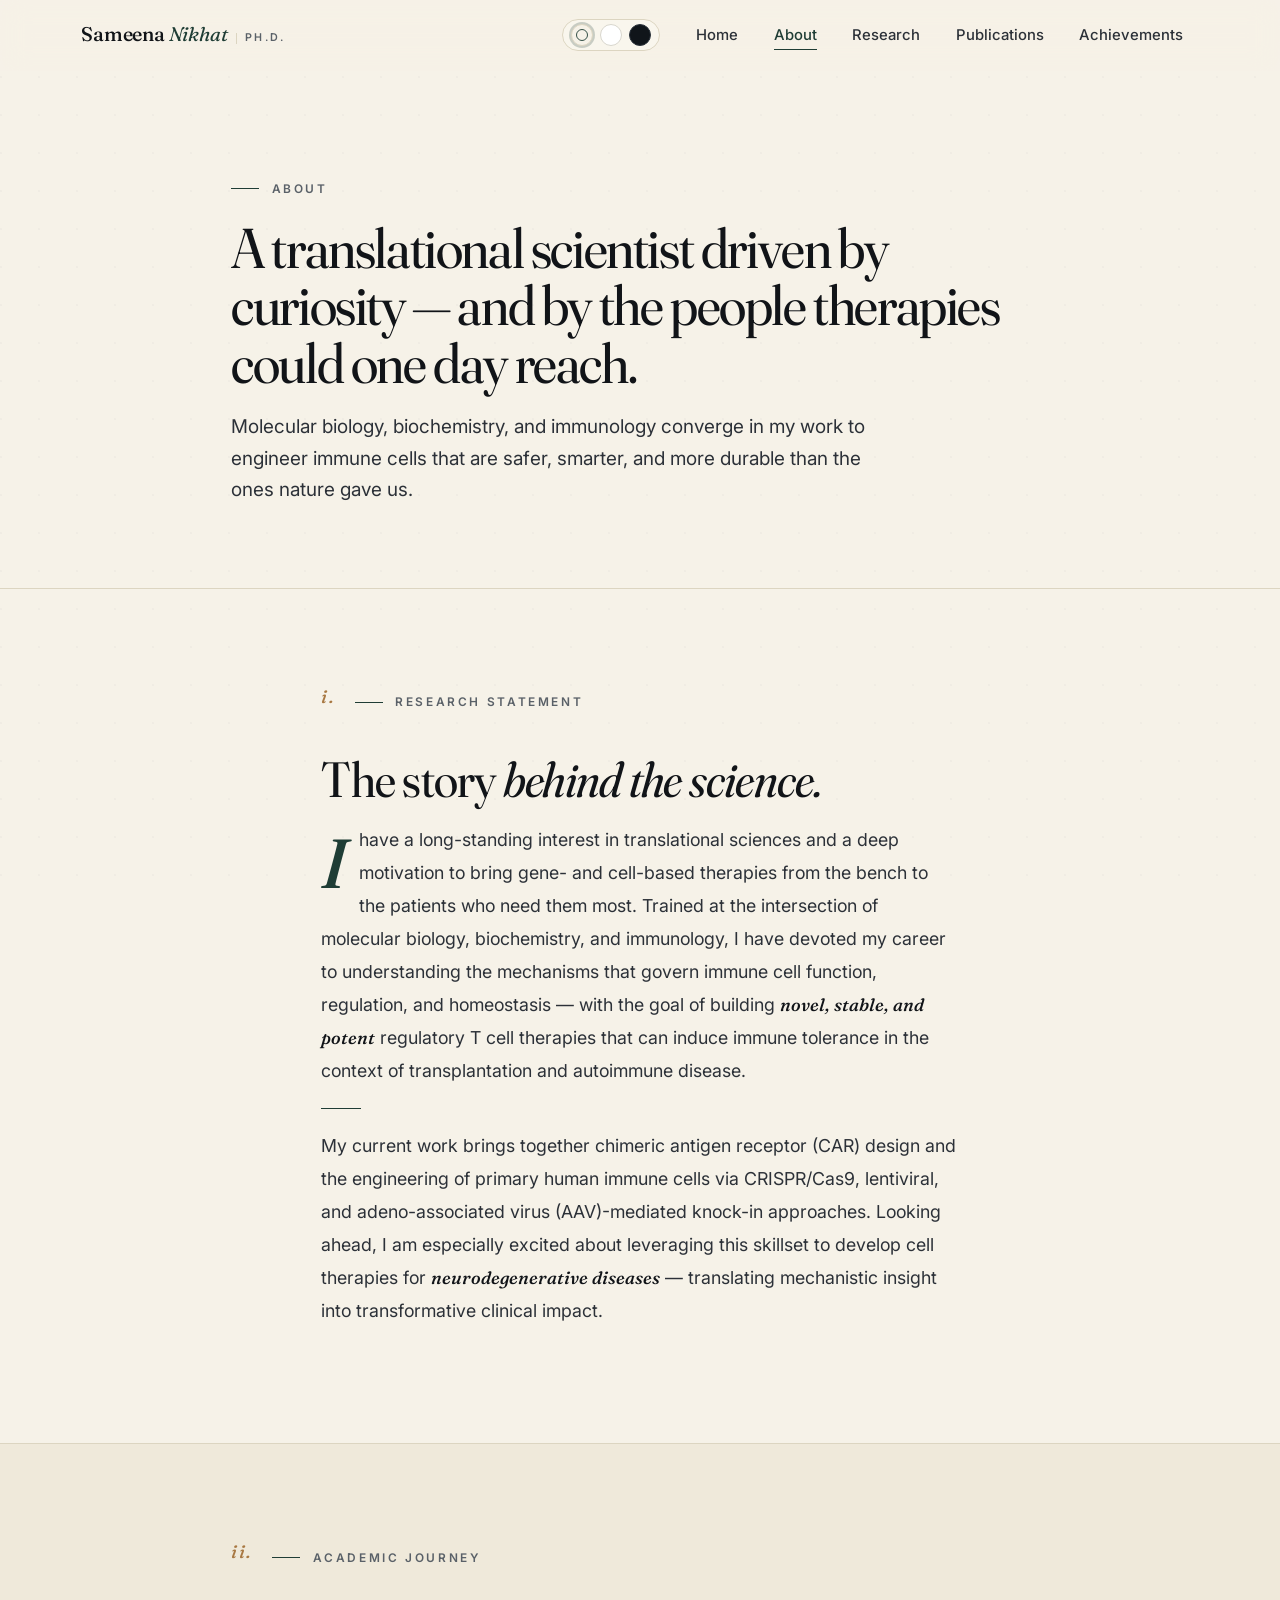
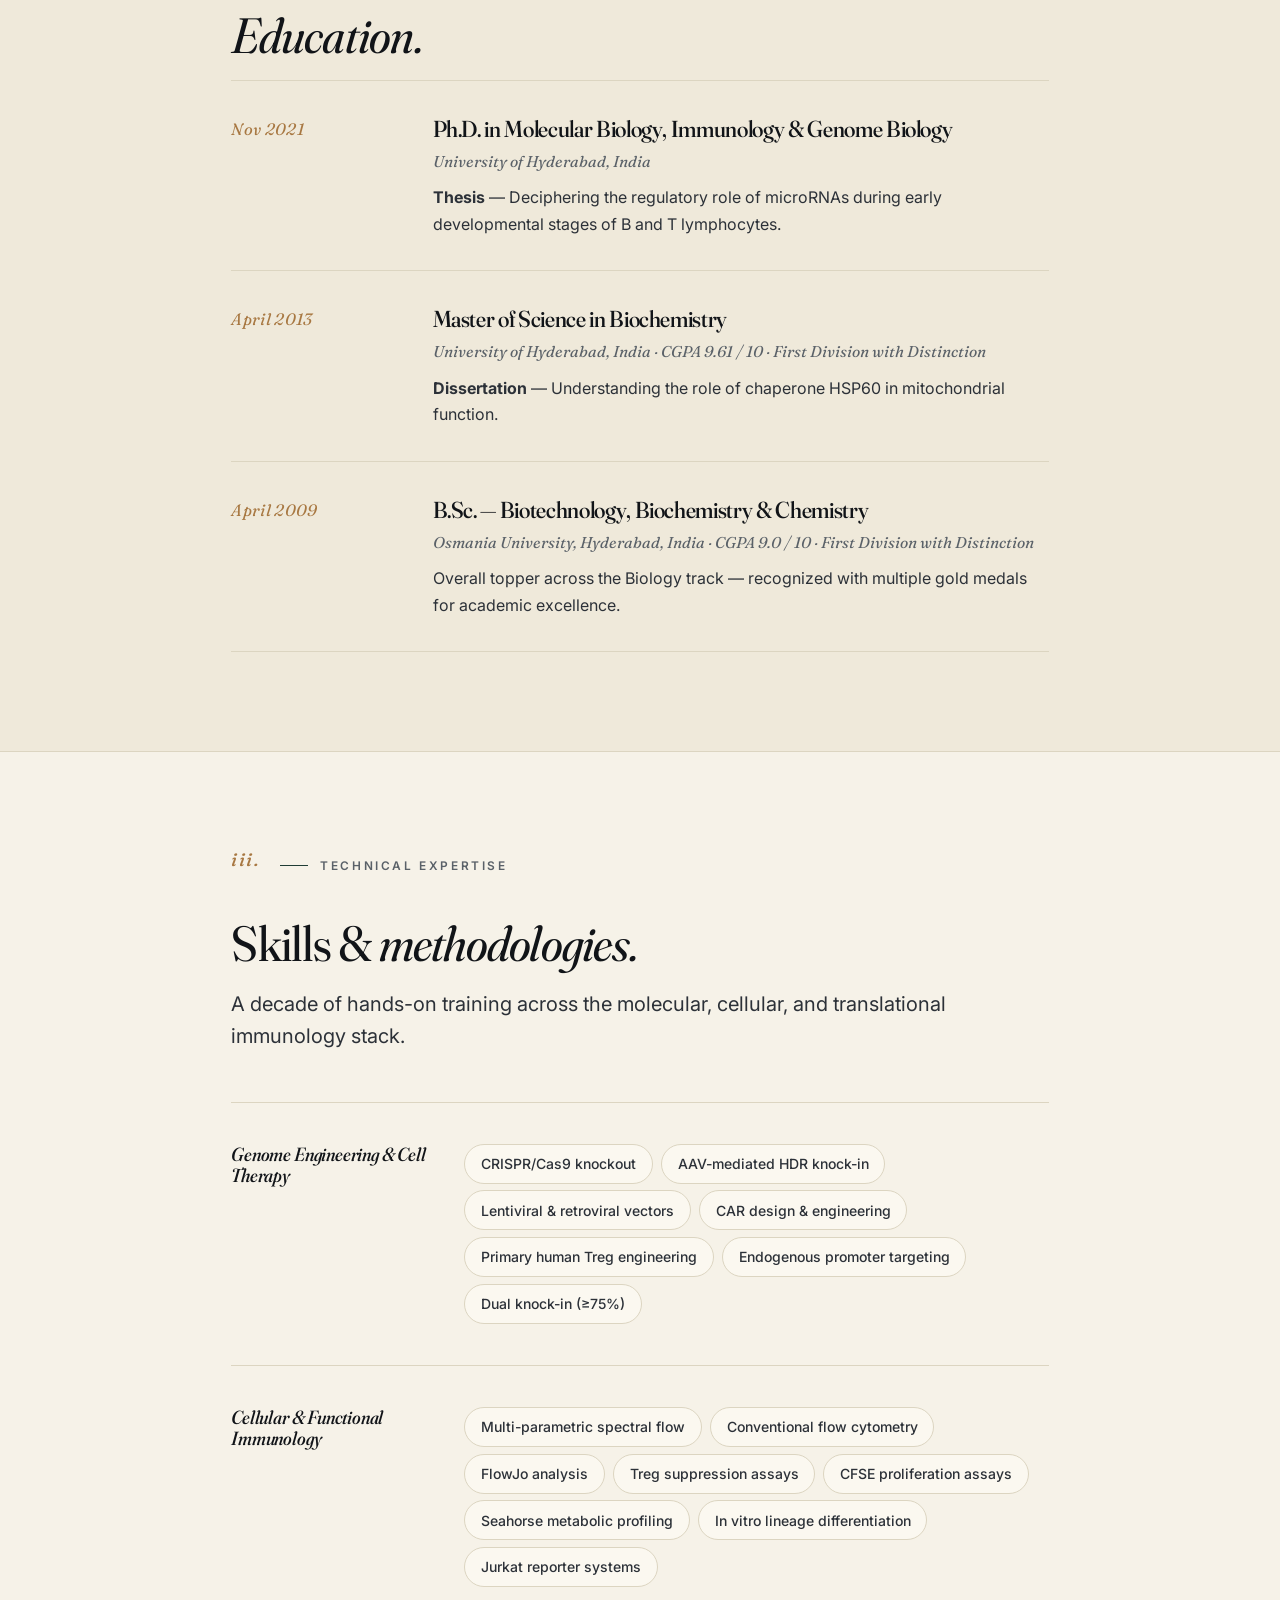
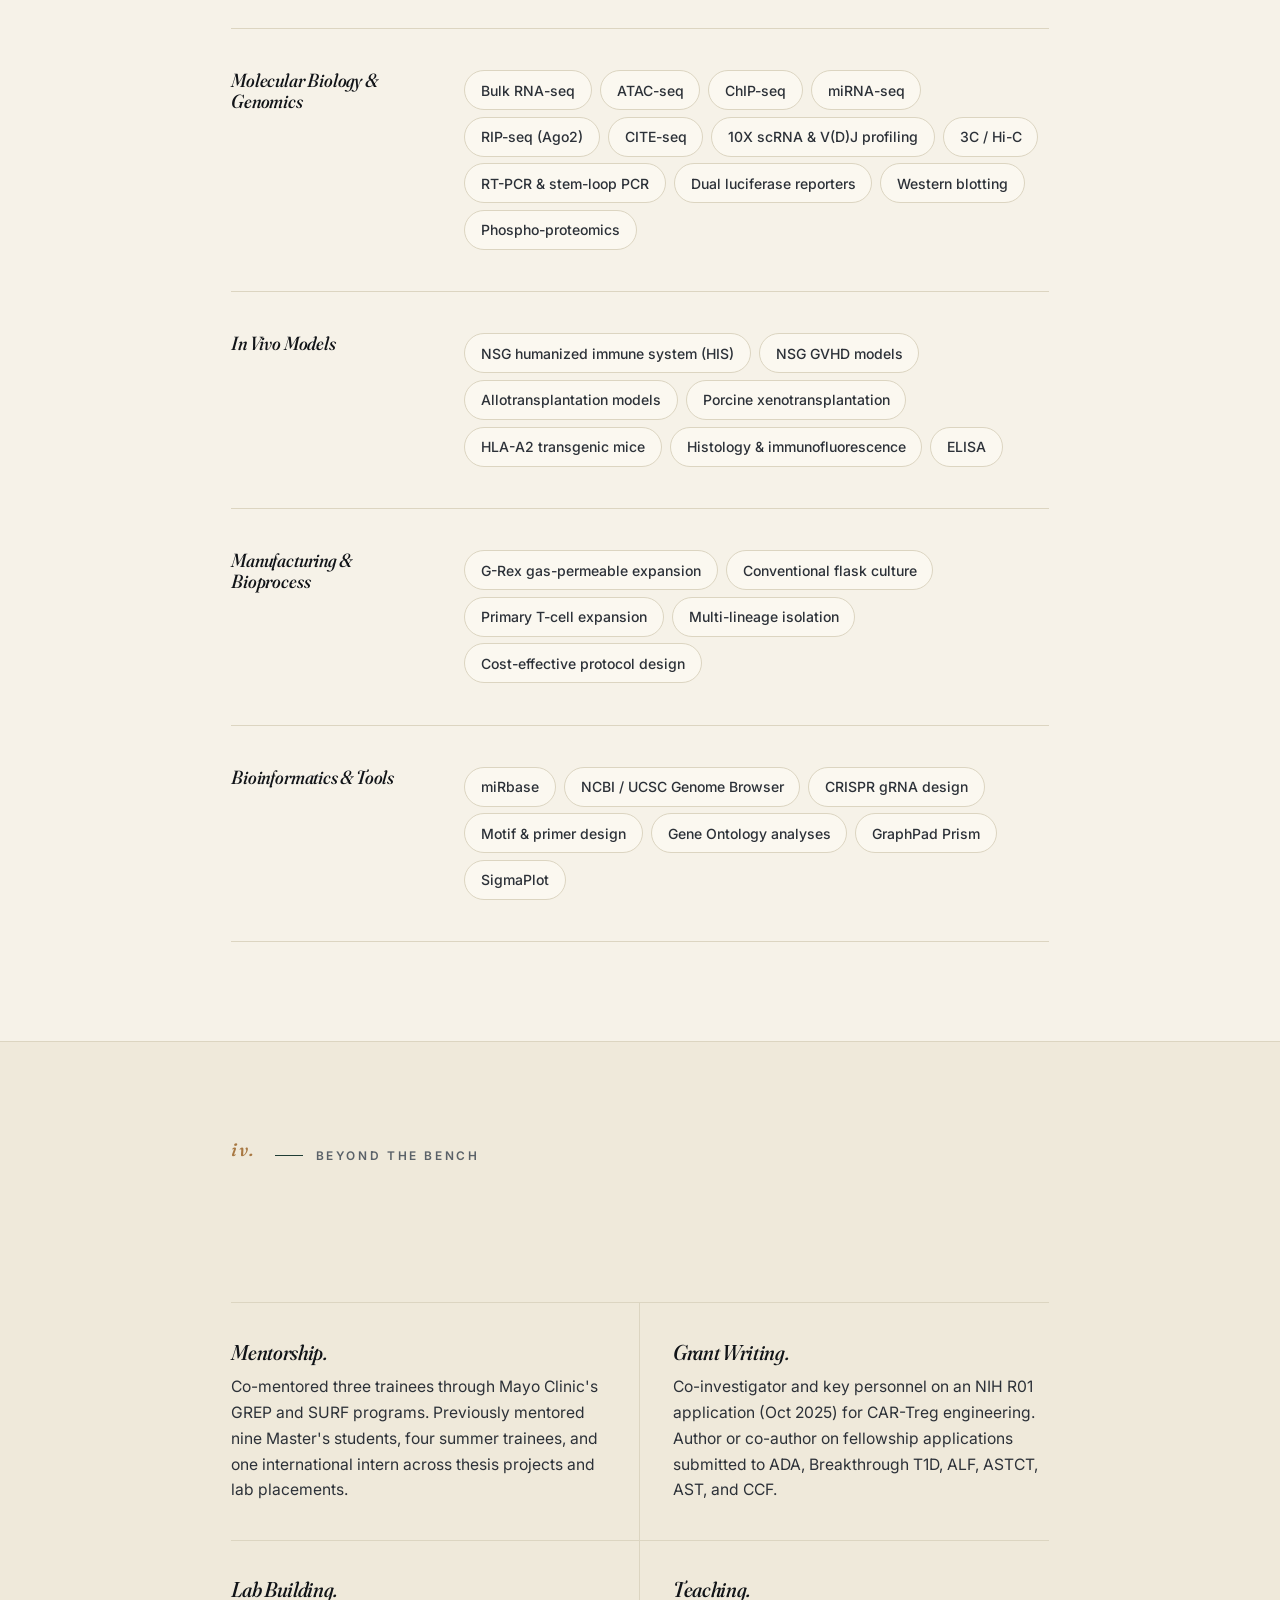
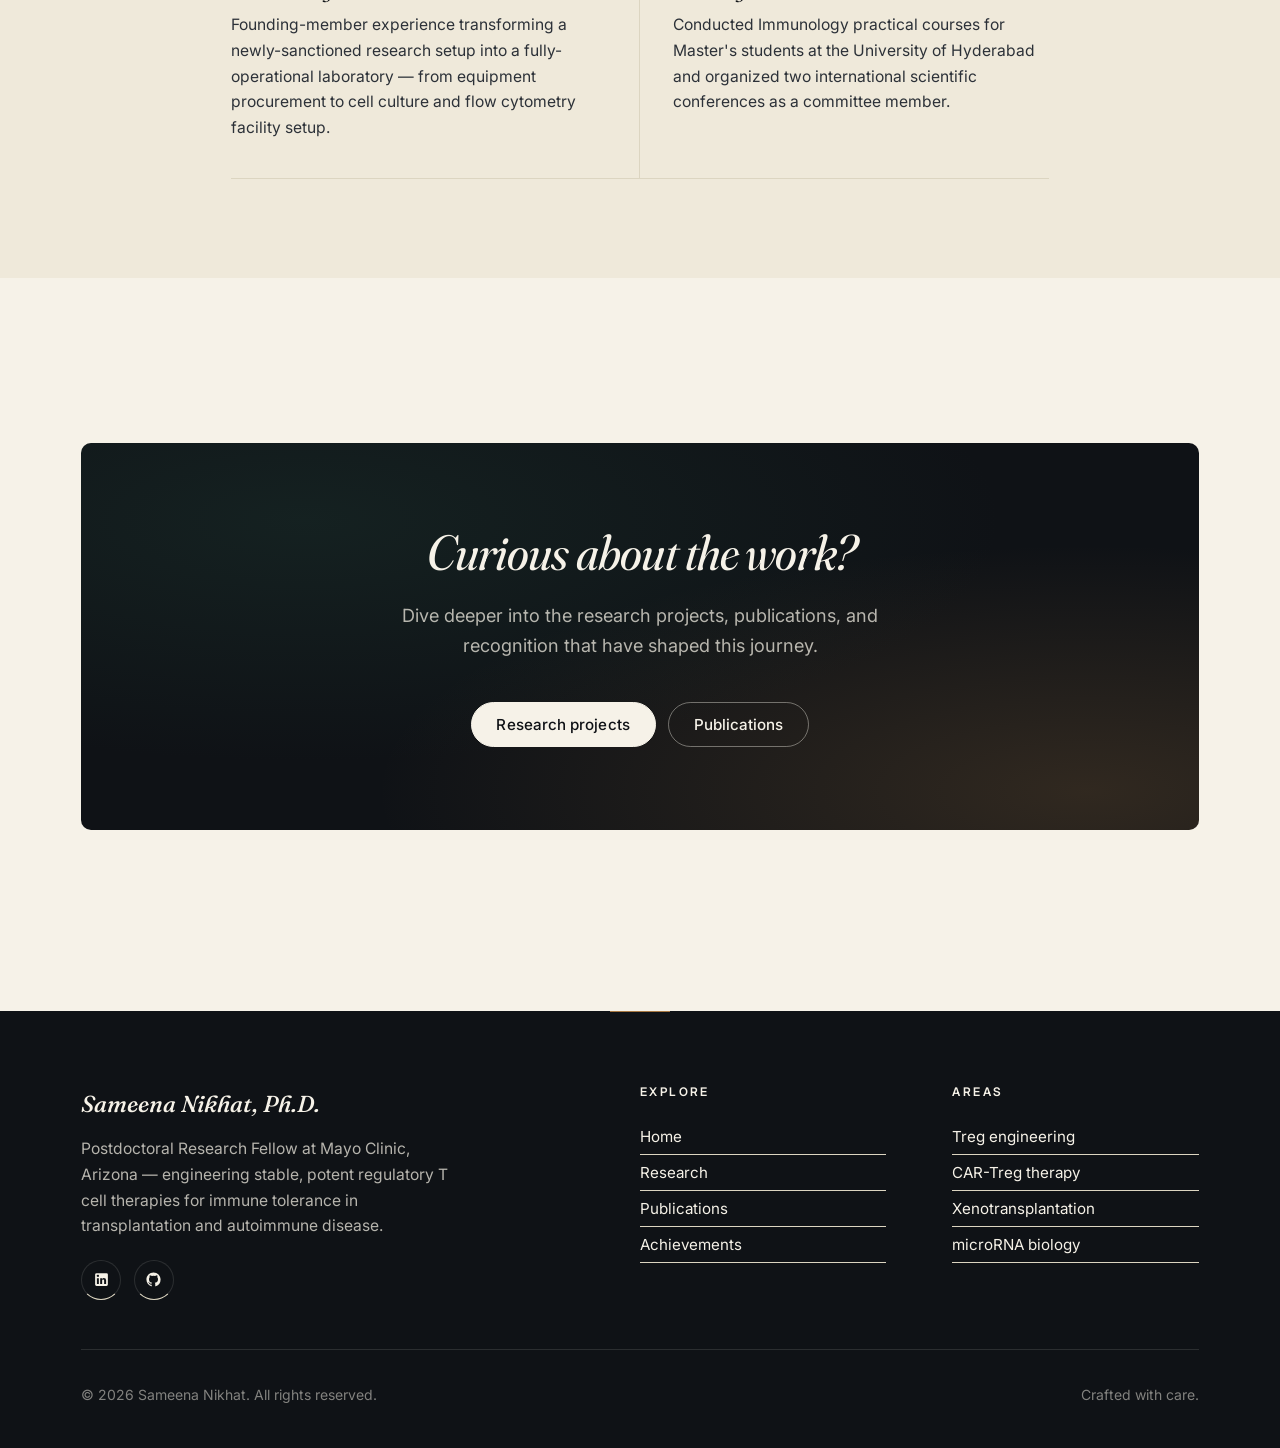
==== commit 118f89e8: "Add three-theme system: cream, snow, dark A discreet 3-swatch switcher in the nav lets visitors choo" ====
--- a/about.html
+++ b/about.html
@@ -10,6 +10,7 @@
     <link rel="preconnect" href="https://fonts.googleapis.com" />
     <link rel="preconnect" href="https://fonts.gstatic.com" crossorigin />
     <link href="https://fonts.googleapis.com/css2?family=Fraunces:ital,opsz,wght,SOFT@0,9..144,300..600,0..100;1,9..144,300..600,0..100&family=Inter:wght@400;500;600;700&display=swap" rel="stylesheet" />
+    <script>(function(){try{var t=localStorage.getItem('profile-theme');var ok=['cream','snow','dark'];if(t&&ok.indexOf(t)>=0){document.documentElement.dataset.theme=t;return;}document.documentElement.dataset.theme=window.matchMedia('(prefers-color-scheme: dark)').matches?'dark':'cream';}catch(e){document.documentElement.dataset.theme='cream';}})();</script>
     <link rel="stylesheet" href="assets/css/styles.css" />
     <link rel="icon" type="image/svg+xml" href="data:image/svg+xml,%3Csvg xmlns='http://www.w3.org/2000/svg' viewBox='0 0 100 100'%3E%3Crect width='100' height='100' rx='22' fill='%231f3d35'/%3E%3Ctext x='50' y='66' font-family='Georgia, serif' font-size='44' font-style='italic' fill='%23f6f2e8' text-anchor='middle' font-weight='500'%3Esn%3C/text%3E%3C/svg%3E" />
 </head>
@@ -20,6 +21,11 @@
                 <span>Sameena <em>Nikhat</em></span>
                 <span class="brand-mono">Ph.D.</span>
             </a>
+            <div class="theme-switch" role="group" aria-label="Color theme">
+                <button type="button" data-theme-set="cream" aria-label="Cream theme" title="Cream"></button>
+                <button type="button" data-theme-set="snow" aria-label="Snow theme" title="Snow (white)"></button>
+                <button type="button" data-theme-set="dark" aria-label="Dark theme" title="Dark"></button>
+            </div>
             <button class="nav-toggle" aria-label="Toggle navigation" aria-expanded="false">
                 <svg viewBox="0 0 24 24" fill="none" stroke="currentColor" stroke-width="1.8" stroke-linecap="round"><line x1="3" y1="7" x2="21" y2="7"/><line x1="3" y1="13" x2="21" y2="13"/><line x1="3" y1="19" x2="21" y2="19"/></svg>
             </button>
--- a/assets/css/styles.css
+++ b/assets/css/styles.css
@@ -4,7 +4,9 @@
    ============================================================= */
 
 :root {
-    /* Palette — warm parchment with deep ink and a single accent */
+    color-scheme: light;
+
+    /* Cream — warm parchment (default) */
     --paper: #f6f2e8;
     --paper-deep: #efe9da;
     --paper-elev: #fbf8f0;
@@ -21,6 +23,11 @@
     --gilt: #a87842;            /* copper-gold for accents */
     --gilt-soft: #ead9bf;
 
+    --pattern: rgba(17, 20, 24, 0.025);
+    --pattern-strength: 1;
+    --selection-bg: var(--accent);
+    --selection-fg: var(--paper);
+
     --font-display: "Fraunces", "Cormorant Garamond", Georgia, serif;
     --font-body: "Inter", -apple-system, BlinkMacSystemFont, "Segoe UI", Roboto, sans-serif;
 
@@ -34,6 +41,81 @@
     --reading-width: 720px;
 
     --t: 280ms cubic-bezier(0.22, 0.61, 0.36, 1);
+}
+
+/* Snow — clean white */
+:root[data-theme="snow"] {
+    color-scheme: light;
+    --paper: #ffffff;
+    --paper-deep: #f6f5f1;
+    --paper-elev: #fafaf8;
+    --ink: #0d1014;
+    --ink-soft: #2d323a;
+    --ink-mute: #5a616a;
+    --ink-faint: #8e949c;
+    --rule: #e7e4dc;
+    --rule-soft: #efece5;
+
+    --accent: #1f3d35;
+    --accent-soft: #d8e3df;
+    --accent-deep: #112320;
+    --gilt: #a87842;
+    --gilt-soft: #ecd9bd;
+
+    --pattern: rgba(13, 16, 20, 0.018);
+    --selection-bg: var(--accent);
+    --selection-fg: #ffffff;
+}
+
+/* Dark — rich graphite */
+:root[data-theme="dark"] {
+    color-scheme: dark;
+    --paper: #10151a;
+    --paper-deep: #161c22;
+    --paper-elev: #1d242b;
+    --ink: #ece6d2;
+    --ink-soft: #c5beac;
+    --ink-mute: #9a9484;
+    --ink-faint: #6a6557;
+    --rule: #2a323a;
+    --rule-soft: #1f252c;
+
+    --accent: #8fc1ad;          /* lighter sage for contrast */
+    --accent-soft: #1c2e2a;
+    --accent-deep: #aed4c2;
+    --gilt: #d4a76a;            /* warmer gold on dark */
+    --gilt-soft: #3a2d1c;
+
+    --pattern: rgba(236, 230, 210, 0.035);
+    --selection-bg: var(--gilt);
+    --selection-fg: var(--paper);
+}
+
+/* Semantic surface tokens — CTA & footer "anchor" sections */
+:root {
+    --surface-inverse-bg: #0f1216;
+    --surface-inverse-fg: #f6f2e8;
+    --surface-inverse-fg-soft: rgba(246, 242, 232, 0.72);
+    --surface-inverse-rule: rgba(246, 242, 232, 0.12);
+}
+
+:root[data-theme="snow"] {
+    --surface-inverse-bg: #0d1014;
+    --surface-inverse-fg: #ffffff;
+    --surface-inverse-fg-soft: rgba(255, 255, 255, 0.74);
+    --surface-inverse-rule: rgba(255, 255, 255, 0.14);
+}
+
+:root[data-theme="dark"] {
+    --surface-inverse-bg: #060a0e;
+    --surface-inverse-fg: #ece6d2;
+    --surface-inverse-fg-soft: rgba(236, 230, 210, 0.7);
+    --surface-inverse-rule: rgba(236, 230, 210, 0.12);
+}
+
+/* Theme transition for smooth swap */
+:root {
+    --theme-transition: background-color 280ms ease, color 280ms ease, border-color 280ms ease;
 }
 
 * { box-sizing: border-box; margin: 0; padding: 0; }
@@ -54,14 +136,15 @@
     text-rendering: optimizeLegibility;
     overflow-x: hidden;
     background-image:
-        radial-gradient(circle at 1px 1px, rgba(17, 20, 24, 0.025) 1px, transparent 0);
+        radial-gradient(circle at 1px 1px, var(--pattern) 1px, transparent 0);
     background-size: 38px 38px;
     background-attachment: fixed;
+    transition: var(--theme-transition);
 }
 
 ::selection {
-    background: var(--accent);
-    color: var(--paper);
+    background: var(--selection-bg);
+    color: var(--selection-fg);
 }
 
 a {
@@ -255,7 +338,7 @@
     position: sticky;
     top: 0;
     z-index: 50;
-    background: rgba(246, 242, 232, 0.86);
+    background: color-mix(in srgb, var(--paper) 86%, transparent);
     backdrop-filter: saturate(180%) blur(14px);
     -webkit-backdrop-filter: saturate(180%) blur(14px);
     border-bottom: 1px solid transparent;
@@ -272,9 +355,10 @@
     padding: 1.15rem 2.5rem;
     display: flex;
     align-items: center;
-    justify-content: space-between;
-    gap: 1.5rem;
-}
+    gap: 1.25rem;
+}
+
+.nav-inner .brand { margin-right: auto; }
 
 .brand {
     font-family: var(--font-display);
@@ -1058,8 +1142,8 @@
 
 /* =========== CTA =========== */
 .cta {
-    background: var(--ink);
-    color: var(--paper);
+    background: var(--surface-inverse-bg);
+    color: var(--surface-inverse-fg);
     padding: 5rem 3rem;
     text-align: center;
     margin: 4rem 0 0;
@@ -1073,13 +1157,13 @@
     position: absolute;
     inset: 0;
     background:
-        radial-gradient(ellipse at 20% 20%, rgba(31, 61, 53, 0.5), transparent 55%),
-        radial-gradient(ellipse at 90% 90%, rgba(168, 120, 66, 0.18), transparent 50%);
+        radial-gradient(ellipse at 20% 20%, color-mix(in srgb, var(--accent) 35%, transparent), transparent 55%),
+        radial-gradient(ellipse at 90% 90%, color-mix(in srgb, var(--gilt) 22%, transparent), transparent 50%);
     pointer-events: none;
 }
 
 .cta h2 {
-    color: var(--paper);
+    color: var(--surface-inverse-fg);
     margin-bottom: 1.25rem;
     position: relative;
     font-style: italic;
@@ -1089,7 +1173,7 @@
 }
 
 .cta p {
-    color: rgba(246, 242, 232, 0.78);
+    color: var(--surface-inverse-fg-soft);
     font-size: 1.1rem;
     max-width: 48ch;
     margin: 0 auto 2.5rem;
@@ -1097,22 +1181,22 @@
 }
 
 .cta .btn-primary {
-    background: var(--paper);
-    color: var(--ink);
-    border-color: var(--paper);
+    background: var(--surface-inverse-fg);
+    color: var(--surface-inverse-bg);
+    border-color: var(--surface-inverse-fg);
     position: relative;
 }
 
 .cta .btn-primary:hover {
     background: var(--gilt);
-    color: var(--paper);
+    color: var(--surface-inverse-bg);
     border-color: var(--gilt);
 }
 
 /* =========== Footer =========== */
 footer {
-    background: var(--ink);
-    color: rgba(246, 242, 232, 0.7);
+    background: var(--surface-inverse-bg);
+    color: var(--surface-inverse-fg-soft);
     padding: 4.5rem 0 2.5rem;
     margin-top: 5rem;
     position: relative;
@@ -1137,7 +1221,7 @@
 }
 
 footer h4 {
-    color: var(--paper);
+    color: var(--surface-inverse-fg);
     margin-bottom: 1.25rem;
     font-size: 0.72rem;
     text-transform: uppercase;
@@ -1147,13 +1231,13 @@
 }
 
 footer p {
-    color: rgba(246, 242, 232, 0.65);
+    color: var(--surface-inverse-fg-soft);
     font-size: 0.95rem;
     max-width: 38ch;
 }
 
 footer a {
-    color: rgba(246, 242, 232, 0.85);
+    color: var(--surface-inverse-fg);
     font-size: 0.92rem;
     display: block;
     padding: 0.3rem 0;
@@ -1165,7 +1249,7 @@
 .footer-brand {
     font-family: var(--font-display);
     font-size: 1.4rem;
-    color: var(--paper);
+    color: var(--surface-inverse-fg);
     margin-bottom: 0.75rem;
     font-style: italic;
     font-weight: 500;
@@ -1173,13 +1257,13 @@
 
 .footer-bottom {
     padding-top: 2rem;
-    border-top: 1px solid rgba(246, 242, 232, 0.1);
+    border-top: 1px solid var(--surface-inverse-rule);
     display: flex;
     justify-content: space-between;
     flex-wrap: wrap;
     gap: 1rem;
     font-size: 0.85rem;
-    color: rgba(246, 242, 232, 0.5);
+    color: color-mix(in srgb, var(--surface-inverse-fg) 50%, transparent);
 }
 
 .social-row {
@@ -1194,10 +1278,10 @@
     height: 40px;
     border-radius: 50%;
     background: transparent;
-    border: 1px solid rgba(246, 242, 232, 0.18);
+    border: 1px solid var(--surface-inverse-rule);
     align-items: center;
     justify-content: center;
-    color: rgba(246, 242, 232, 0.85);
+    color: var(--surface-inverse-fg);
     padding: 0;
     transition: all var(--t);
 }
@@ -1205,7 +1289,7 @@
 .social-row a:hover {
     background: var(--gilt);
     border-color: var(--gilt);
-    color: var(--ink);
+    color: var(--surface-inverse-bg);
     transform: translateY(-2px);
 }
 
@@ -1290,6 +1374,11 @@
     }
 
     .nav-toggle { display: block; }
+
+    .theme-switch {
+        margin-left: auto;
+        margin-right: 0.5rem;
+    }
 
     .nav-links {
         position: absolute;
@@ -1344,6 +1433,68 @@
     .brand .brand-mono { display: none; }
 }
 
+/* =========== Theme switcher =========== */
+.theme-switch {
+    display: inline-flex;
+    align-items: center;
+    gap: 0.4rem;
+    padding: 0.25rem 0.5rem;
+    border-radius: 999px;
+    background: color-mix(in srgb, var(--paper-elev) 60%, transparent);
+    border: 1px solid var(--rule);
+}
+
+.theme-switch button {
+    width: 22px;
+    height: 22px;
+    border-radius: 50%;
+    border: 1.5px solid var(--rule);
+    padding: 0;
+    cursor: pointer;
+    background: var(--paper);
+    position: relative;
+    transition: transform var(--t), border-color var(--t), box-shadow var(--t);
+    display: inline-flex;
+    align-items: center;
+    justify-content: center;
+}
+
+.theme-switch button:hover {
+    transform: scale(1.1);
+}
+
+.theme-switch button.active {
+    border-color: var(--accent);
+    box-shadow: 0 0 0 2px color-mix(in srgb, var(--accent) 22%, transparent);
+}
+
+.theme-switch button[data-theme-set="cream"] {
+    background: #f6f2e8;
+    border-color: #dcd5c1;
+}
+
+.theme-switch button[data-theme-set="snow"] {
+    background: #ffffff;
+    border-color: #d8d6cd;
+}
+
+.theme-switch button[data-theme-set="dark"] {
+    background: #10151a;
+    border-color: #2a323a;
+}
+
+.theme-switch button.active::after {
+    content: "";
+    position: absolute;
+    inset: 4px;
+    border-radius: 50%;
+    border: 1.5px solid color-mix(in srgb, var(--accent) 90%, transparent);
+}
+
+.theme-switch button[data-theme-set="dark"].active::after {
+    border-color: var(--gilt);
+}
+
 @media (prefers-reduced-motion: reduce) {
     *, *::before, *::after {
         animation-duration: 0.01ms !important;
